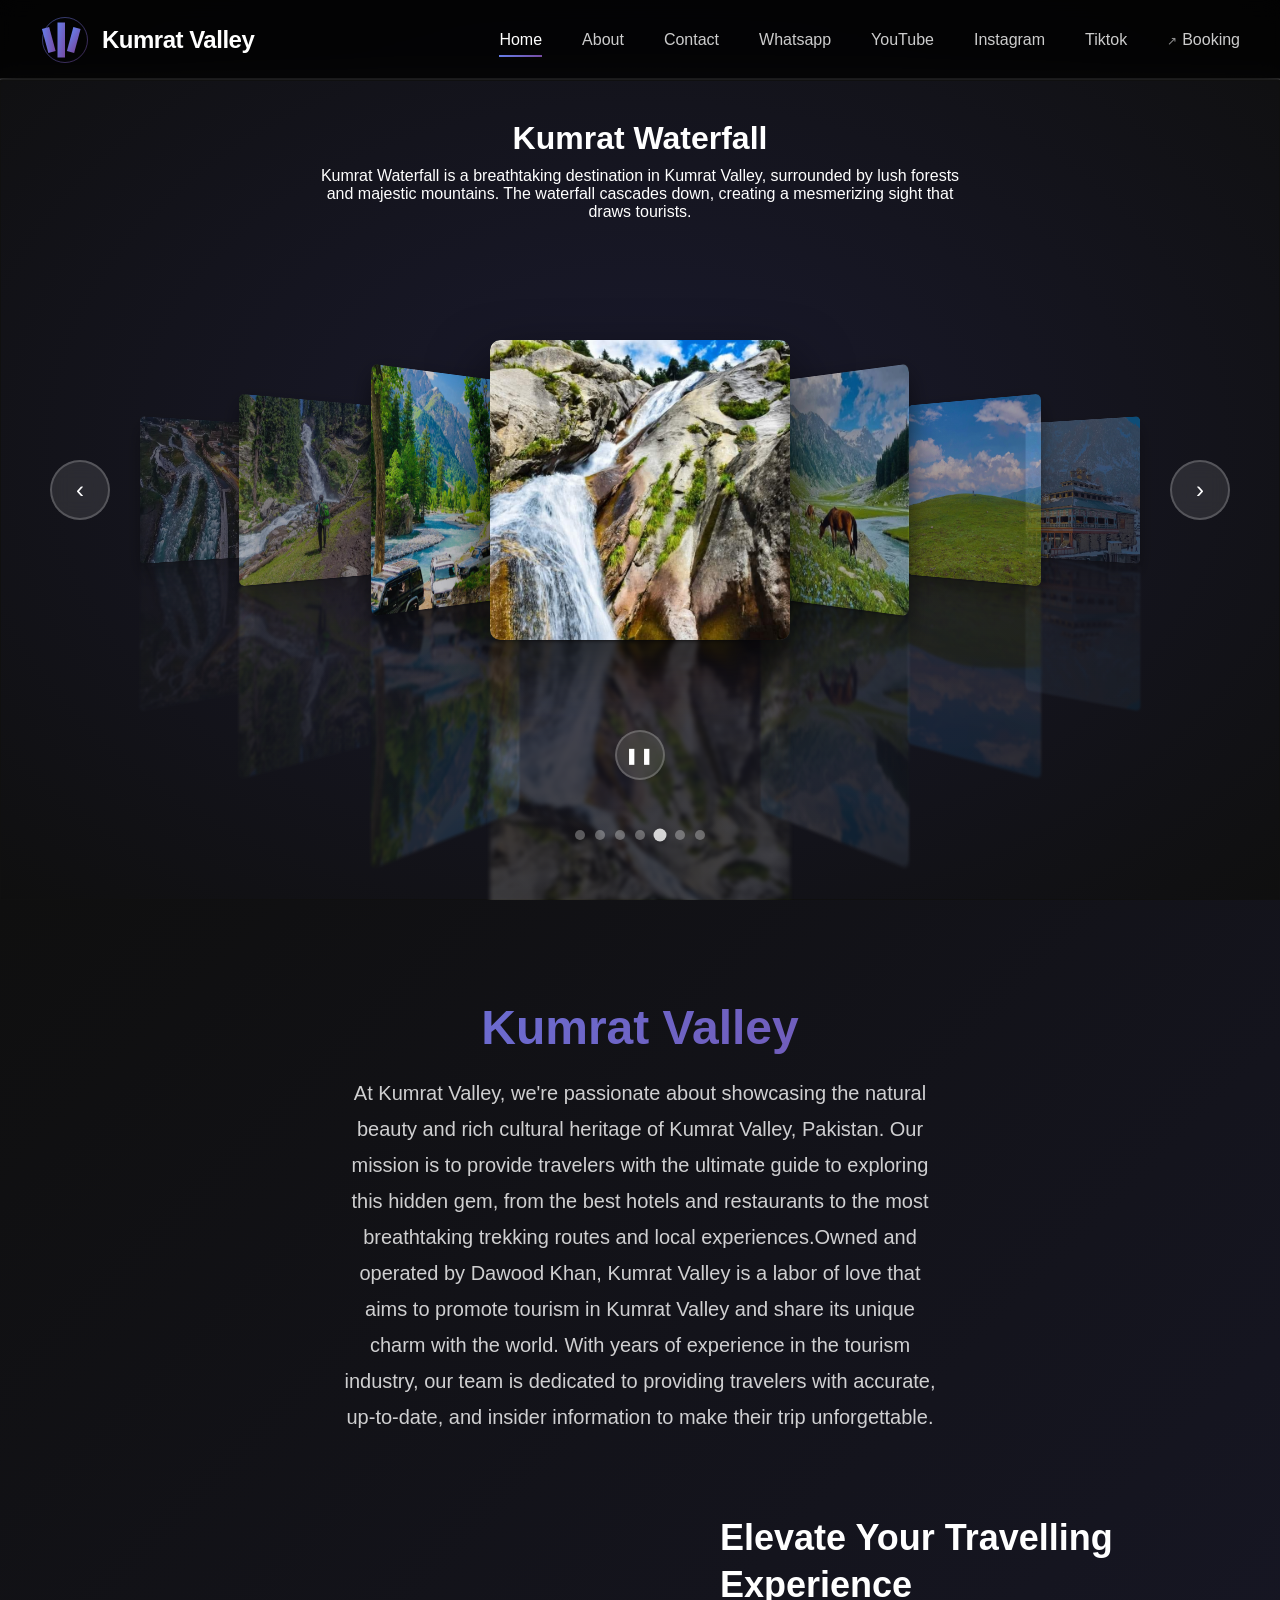
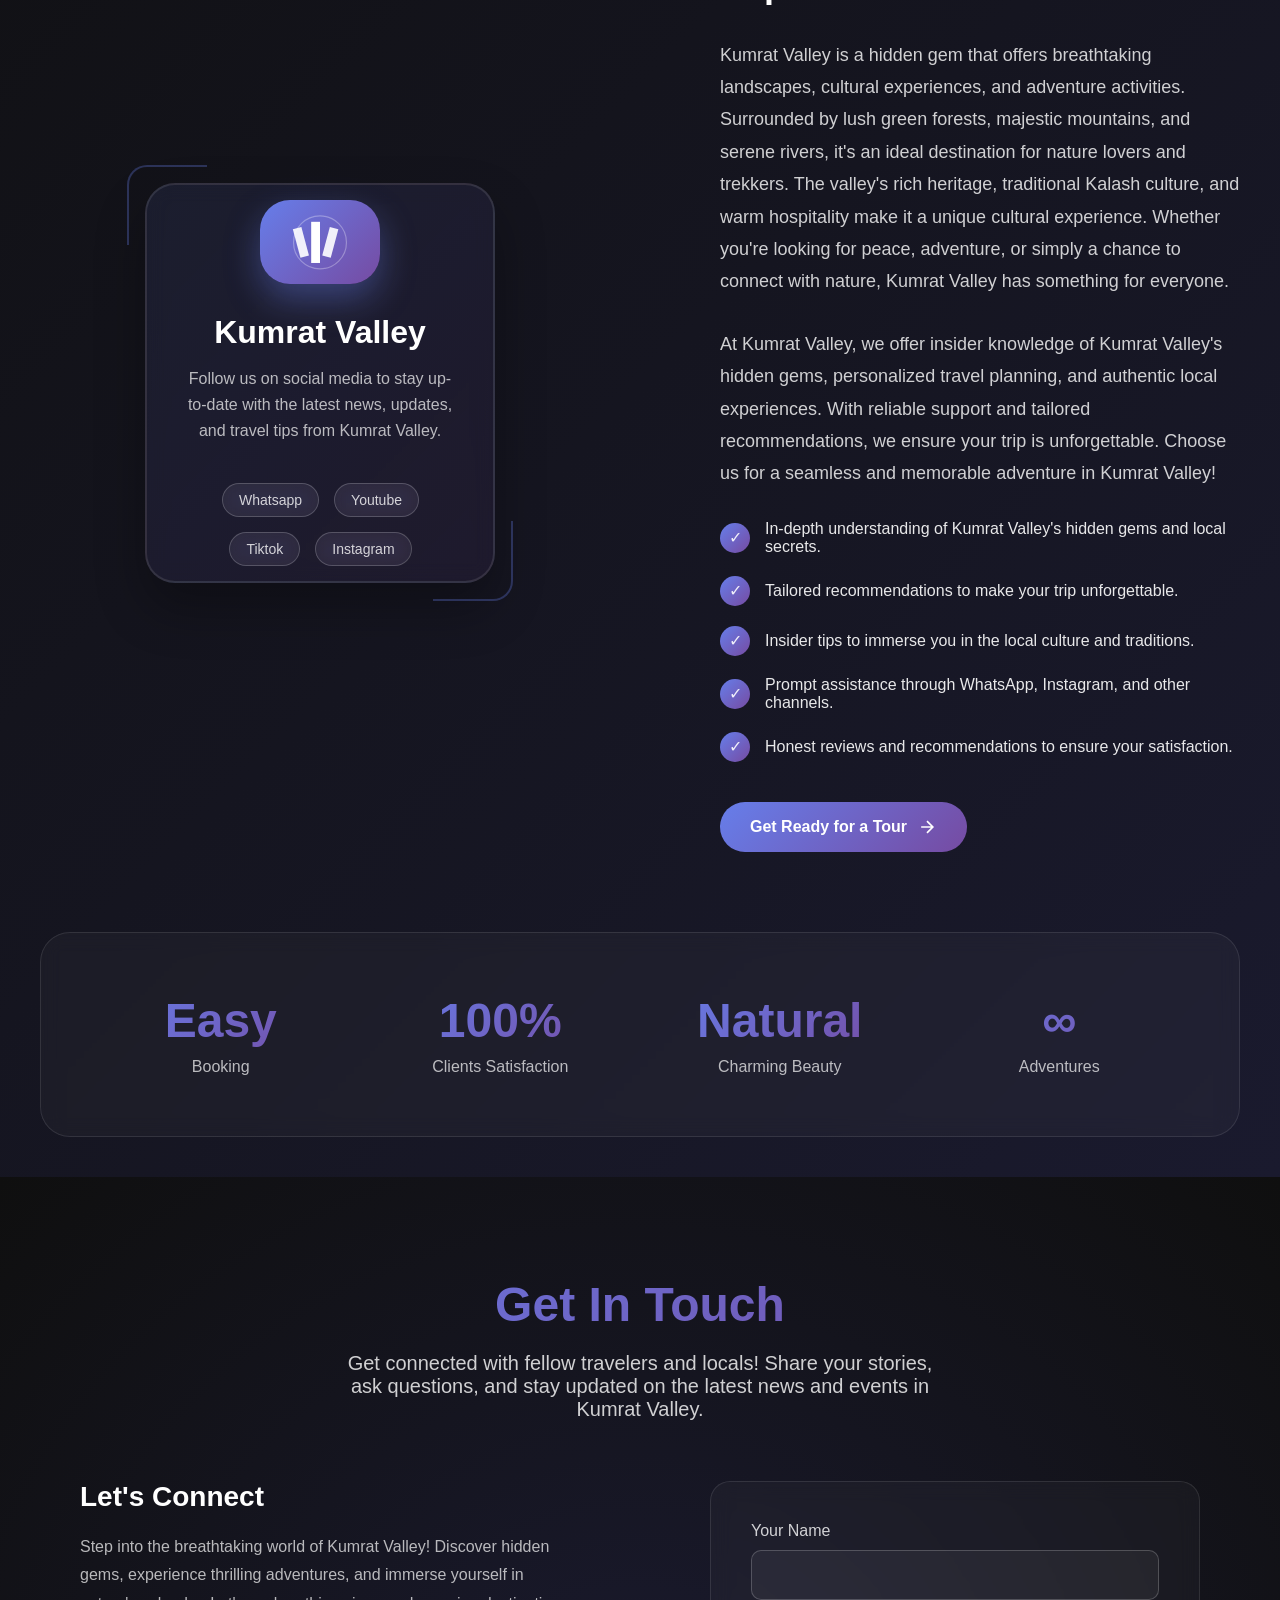
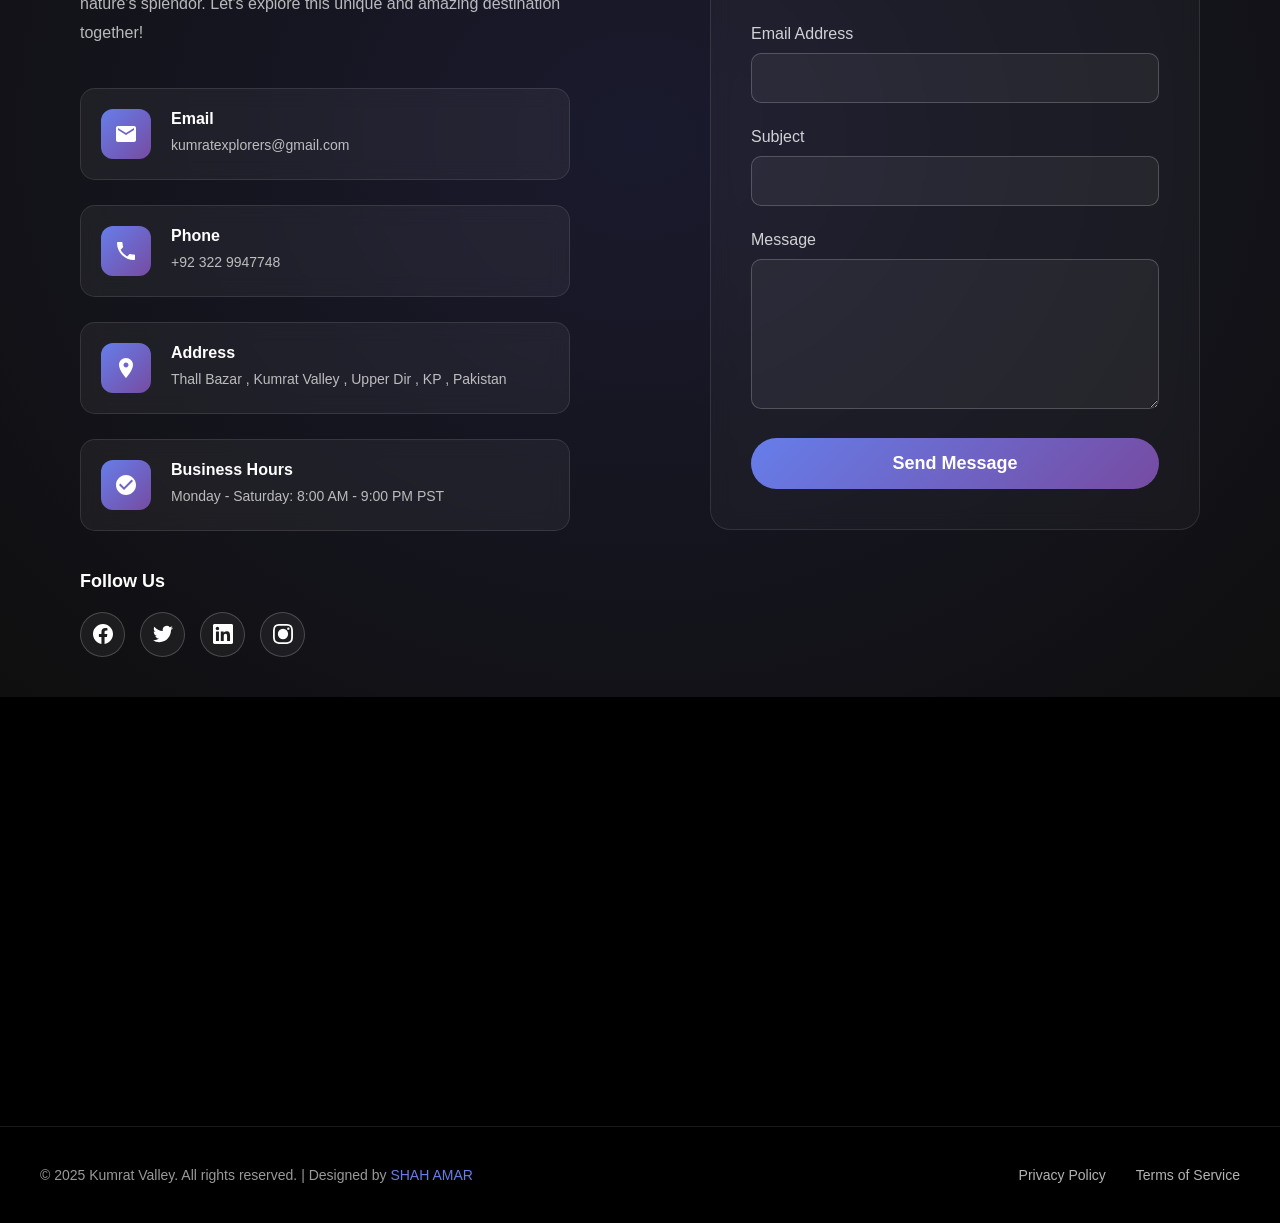
==== index.html @ facb6575 "1st" ====
<!DOCTYPE html>
<html lang="en">
<head>
    <meta charset="UTF-8">
    <meta name="viewport" content="width=device-width, initial-scale=1.0">
    <title>Kumrat Valley</title>
    <link href="style.css" rel="stylesheet">
<!--

Kumrat Valley

By Shah Amar from Doaba Charsadda 

-->
</head>
<body>
    <!-- Header -->
    <header class="header" id="header">
        <a href="#home" class="logo-container">
            <div class="logo">
                <svg viewBox="0 0 100 100" xmlns="http://www.w3.org/2000/svg">
                    <defs>
                        <linearGradient id="grad1" x1="0%" y1="0%" x2="100%" y2="100%">
                            <stop offset="0%" style="stop-color:#667eea;stop-opacity:1" />
                            <stop offset="100%" style="stop-color:#764ba2;stop-opacity:1" />
                        </linearGradient>
                    </defs>
                    <rect x="10" y="25" width="15" height="50" fill="url(#grad1)" transform="rotate(-15 17.5 50)" />
                    <rect x="35" y="15" width="15" height="70" fill="url(#grad1)" />
                    <rect x="60" y="25" width="15" height="50" fill="url(#grad1)" transform="rotate(15 67.5 50)" />
                    <circle cx="50" cy="50" r="45" fill="none" stroke="url(#grad1)" stroke-width="2" opacity="0.5" />
                </svg>
            </div>
            <div class="logo-text">Kumrat Valley</div>
        </a>
        
        <nav class="main-menu" id="mainMenu">
            <a href="#home" class="menu-item active">Home</a>
            <a href="#about" class="menu-item">About</a>
            <a href="#contact" class="menu-item">Contact</a>
            <a href="https://wa.me/+923229947748" class="menu-item">Whatsapp</a>
            <a href="https://www.youtube.com/@DawoodIbrahimKumrat" class="menu-item">YouTube</a>
            <a href="https://www.instagram.com/kumrat_valley0?igsh=cnh4NHB3M2pnN2gz" class="menu-item">Instagram</a>
            <a href="https://www.tiktok.com/@kumrat_valley00?_t=ZP-90ZQNMDwTB0&_r=1" class="menu-item">Tiktok</a>
            <a href="#contact" target="_blank" rel="noopener noreferrer" class="menu-item external">Booking</a>
        </nav>
        
        <div class="menu-toggle" id="menuToggle">
            <span></span>
            <span></span>
            <span></span>
        </div>
    </header>

    <!-- Home Section -->
    <section id="home" class="section">
        <div class="coverflow-wrapper">
            <div class="info">
                <h2 id="current-title">Historical Mosque</h2>
                <p id="current-description">The historical mosque in Kumrat Valley is a stunning example of traditional wooden architecture, featuring intricate carvings and ornate details. This centuries-old mosque is a testament to the region's rich cultural heritage and spiritual significance.</p>
            </div>

            <div class="coverflow-container" tabindex="0">
                <div class="coverflow" id="coverflow">
                    <div class="coverflow-item" data-index="0">
                        <div class="cover image-loading">
                            <img src="images/kumrat historical musq 2.jpg" alt="Historical Mosque" loading="lazy">
                        </div>
                        <div class="reflection"></div>
                    </div>
                    <div class="coverflow-item" data-index="1">
                        <div class="cover image-loading">
                            <img src="images/Thall Bazar.jpg" alt="Thall Bazar" loading="lazy">
                        </div>
                        <div class="reflection"></div>
                    </div>
                    <div class="coverflow-item" data-index="2">
                        <div class="cover image-loading">
                            <img src="images/Jahaz bandha water fall.jpg" alt="Jahaz Banda" loading="lazy">
                        </div>
                        <div class="reflection"></div>
                    </div>
                    <div class="coverflow-item" data-index="3">
                        <div class="cover image-loading">
                            <img src="images/back said black water.jpg" alt="Dark Water" loading="lazy">
                        </div>
                        <div class="reflection"></div>
                    </div>
                    <div class="coverflow-item" data-index="4">
                        <div class="cover image-loading">
                            <img src="images/kumrat waterfall.jpg" alt="Kumrat WaterFall" loading="lazy">
                        </div>
                        <div class="reflection"></div>
                    </div>
                    <div class="coverflow-item" data-index="5">
                        <div class="cover image-loading">
                            <img src="images/kund bandha 2.jpg" alt="Kund Banda" loading="lazy">
                        </div>
                        <div class="reflection"></div>
                    </div>
                    <div class="coverflow-item" data-index="6">
                        <div class="cover image-loading">
                            <img src="images/badgoe top.jpg" alt="Badgoe Top" loading="lazy">
                        </div>
                        <div class="reflection"></div>
                    </div>
                </div>

                <button class="nav-button prev" onclick="navigate(-1)">‹</button>
                <button class="nav-button next" onclick="navigate(1)">›</button>

                <div class="dots-container" id="dots"></div>
                
                <!-- Play/Pause Button -->
                <button class="play-pause-button" id="playPauseBtn" onclick="toggleAutoplay()">
                    <span class="play-icon">▶</span>
                    <span class="pause-icon" style="display: none;">❚❚</span>
                </button>
            </div>
        </div>
    </section>

    <!-- About Section -->
    <section id="about" class="section">
        <div class="about-content">
            <div class="about-header">
                <h2>Kumrat Valley</h2>
                <p>At Kumrat Valley, we're passionate about showcasing the natural beauty and rich cultural heritage of Kumrat Valley, Pakistan. Our mission is to provide travelers with the ultimate guide to exploring this hidden gem, from the best hotels and restaurants to the most breathtaking trekking routes and local experiences.Owned and operated by Dawood Khan, Kumrat Valley is a labor of love that aims to promote tourism in Kumrat Valley and share its unique charm with the world. With years of experience in the tourism industry, our team is dedicated to providing travelers with accurate, up-to-date, and insider information to make their trip unforgettable.</p>
            </div>
            
            <div class="about-main">
                <div class="about-visual">
                    <div class="showcase-display">
                        <div class="showcase-main">
                            <div class="corner-decoration top-left"></div>
                            <div class="corner-decoration bottom-right"></div>
                            
                            <div class="showcase-logo">
                                <svg viewBox="0 0 100 100" xmlns="http://www.w3.org/2000/svg">
                                    <rect x="10" y="25" width="15" height="50" fill="white" transform="rotate(-15 17.5 50)" opacity="0.9" />
                                    <rect x="35" y="15" width="15" height="70" fill="white" />
                                    <rect x="60" y="25" width="15" height="50" fill="white" transform="rotate(15 67.5 50)" opacity="0.9" />
                                    <circle cx="50" cy="50" r="45" fill="none" stroke="white" stroke-width="2" opacity="0.3" />
                                </svg>
                            </div>
                            
                            <h3 class="showcase-title">Kumrat Valley</h3>
                            <p class="showcase-subtitle">Follow us on social media to stay up-to-date with the latest news, updates, and travel tips from Kumrat Valley.</p>
                            
                            <div class="showcase-badges">
                                <a href="https://wa.me/+923229947748" target="_blank" rel="noopener noreferrer" class="badge">Whatsapp</a>
                                <a href="https://www.youtube.com/@DawoodIbrahimKumrat" target="_blank" rel="noopener noreferrer" class="badge">Youtube</a>
                                <a href="https://www.tiktok.com/@kumrat_valley00?_t=ZP-90ZQNMDwTB0&_r=1" target="_blank" rel="noopener noreferrer" class="badge">Tiktok</a>
                                <a href="https://www.instagram.com/kumrat_valley0?igsh=cnh4NHB3M2pnN2gz" target="_blank" rel="noopener noreferrer" class="badge">Instagram</a>
                            </div>
                        </div>
                    </div>
                </div>
                
                <div class="about-info">
                    <h3>Elevate Your Travelling Experience</h3>
                    <p>Kumrat Valley is a hidden gem that offers breathtaking landscapes, cultural experiences, and adventure activities. Surrounded by lush green forests, majestic mountains, and serene rivers, it's an ideal destination for nature lovers and trekkers. The valley's rich heritage, traditional Kalash culture, and warm hospitality make it a unique cultural experience. Whether you're looking for peace, adventure, or simply a chance to connect with nature, Kumrat Valley has something for everyone.</p>
                    <p>At Kumrat Valley, we offer insider knowledge of Kumrat Valley's hidden gems, personalized travel planning, and authentic local experiences. With reliable support and tailored recommendations, we ensure your trip is unforgettable. Choose us for a seamless and memorable adventure in Kumrat Valley!</p>
                    
                    <ul class="feature-list">
                        <li>In-depth understanding of Kumrat Valley's hidden gems and local secrets.</li>
                        <li>Tailored recommendations to make your trip unforgettable.</li>
                        <li>Insider tips to immerse you in the local culture and traditions.</li>
                        <li>Prompt assistance through WhatsApp, Instagram, and other channels.</li>
                        <li>Honest reviews and recommendations to ensure your satisfaction.</li>
                    </ul>
                    
                    <a href="#contact" class="cta-button">
                        Get Ready for a Tour
                        <svg viewBox="0 0 24 24" fill="currentColor">
                            <path d="M5 12h14m-7-7l7 7-7 7" stroke="currentColor" stroke-width="2" fill="none"/>
                        </svg>
                    </a>
                </div>
            </div>
            
            <div class="stats-section">
                <div class="stat-item">
                    <div class="stat-number">Easy</div>
                    <div class="stat-label">Booking</div>
                </div>
                <div class="stat-item">
                    <div class="stat-number">100%</div>
                    <div class="stat-label">Clients Satisfaction</div>
                </div>
                <div class="stat-item">
                    <div class="stat-number">Natural</div>
                    <div class="stat-label">Charming Beauty</div>
                </div>
                <div class="stat-item">
                    <div class="stat-number">∞</div>
                    <div class="stat-label">Adventures</div>
                </div>
            </div>
        </div>
    </section>

    <!-- Contact Section -->
    <section id="contact" class="section">
        <div class="contact-content">
            <div class="contact-header">
                <h2>Get In Touch</h2>
                <p>Get connected with fellow travelers and locals! Share your stories, ask questions, and stay updated on the latest news and events in Kumrat Valley.</p>
            </div>
            
            <div class="contact-container">
                <div class="contact-info-section">
                    <h3>Let's Connect</h3>
                    <p>Step into the breathtaking world of Kumrat Valley! Discover hidden gems, experience thrilling adventures, and immerse yourself in nature's splendor. Let's explore this unique and amazing destination together!</p>
                    
                    <div class="contact-details">
                        <div class="contact-item">
                            <div class="contact-icon">
                                <svg viewBox="0 0 24 24">
                                    <path d="M20 4H4c-1.1 0-1.99.9-1.99 2L2 18c0 1.1.9 2 2 2h16c1.1 0 2-.9 2-2V6c0-1.1-.9-2-2-2zm0 4l-8 5-8-5V6l8 5 8-5v2z"/>
                                </svg>
                            </div>
                            <div class="contact-text">
                                <h4>Email</h4>
                                <p>kumratexplorers@gmail.com</p>
                            </div>
                        </div>
                        
                        <div class="contact-item">
                            <div class="contact-icon">
                                <svg viewBox="0 0 24 24">
                                    <path d="M6.62 10.79c1.44 2.83 3.76 5.14 6.59 6.59l2.2-2.2c.27-.27.67-.36 1.02-.24 1.12.37 2.33.57 3.57.57.55 0 1 .45 1 1V20c0 .55-.45 1-1 1-9.39 0-17-7.61-17-17 0-.55.45-1 1-1h3.5c.55 0 1 .45 1 1 0 1.25.2 2.45.57 3.57.11.35.03.74-.25 1.02l-2.2 2.2z"/>
                                </svg>
                            </div>
                            <div class="contact-text">
                                <h4>Phone</h4>
                                <p>+92 322 9947748</p>
                            </div>
                        </div>
                        
                        <div class="contact-item">
                            <div class="contact-icon">
                                <svg viewBox="0 0 24 24">
                                    <path d="M12 2C8.13 2 5 5.13 5 9c0 5.25 7 13 7 13s7-7.75 7-13c0-3.87-3.13-7-7-7zm0 9.5c-1.38 0-2.5-1.12-2.5-2.5s1.12-2.5 2.5-2.5 2.5 1.12 2.5 2.5-1.12 2.5-2.5 2.5z"/>
                                </svg>
                            </div>
                            <div class="contact-text">
                                <h4>Address</h4>
                                <p>Thall Bazar , Kumrat Valley , Upper Dir , KP , Pakistan </p>
                            </div>
                        </div>
                        
                        <div class="contact-item">
                            <div class="contact-icon">
                                <svg viewBox="0 0 24 24">
                                    <path d="M12 2C6.48 2 2 6.48 2 12s4.48 10 10 10 10-4.48 10-10S17.52 2 12 2zm-2 15l-5-5 1.41-1.41L10 14.17l7.59-7.59L19 8l-9 9z"/>
                                </svg>
                            </div>
                            <div class="contact-text">
                                <h4>Business Hours</h4>
                                <p>Monday - Saturday: 8:00 AM - 9:00 PM PST</p>
                            </div>
                        </div>
                    </div>
                    
                    <div class="social-links">
                        <h4>Follow Us</h4>
                        <div class="social-buttons">
                            <a href="#" class="social-btn" title="Facebook">
                                <svg viewBox="0 0 24 24">
                                    <path d="M24 12.073c0-6.627-5.373-12-12-12s-12 5.373-12 12c0 5.99 4.388 10.954 10.125 11.854v-8.385H7.078v-3.47h3.047V9.43c0-3.007 1.792-4.669 4.533-4.669 1.312 0 2.686.235 2.686.235v2.953H15.83c-1.491 0-1.956.925-1.956 1.874v2.25h3.328l-.532 3.47h-2.796v8.385C19.612 23.027 24 18.062 24 12.073z"/>
                                </svg>
                            </a>
                            <a href="https://www.facebook.com/share/1ZhqiZa23u/" class="social-btn" title="Facebook">
                                <svg viewBox="0 0 24 24">
                                    <path d="M23.953 4.57a10 10 0 01-2.825.775 4.958 4.958 0 002.163-2.723c-.951.555-2.005.959-3.127 1.184a4.92 4.92 0 00-8.384 4.482C7.69 8.095 4.067 6.13 1.64 3.162a4.822 4.822 0 00-.666 2.475c0 1.71.87 3.213 2.188 4.096a4.904 4.904 0 01-2.228-.616v.06a4.923 4.923 0 003.946 4.827 4.996 4.996 0 01-2.212.085 4.936 4.936 0 004.604 3.417 9.867 9.867 0 01-6.102 2.105c-.39 0-.779-.023-1.17-.067a13.995 13.995 0 007.557 2.209c9.053 0 13.998-7.496 13.998-13.985 0-.21 0-.42-.015-.63A9.935 9.935 0 0024 4.59z"/>
                                </svg>
                            </a>
                            <a href="https://www.youtube.com/@DawoodIbrahimKumrat" class="social-btn" title="YouTube">
                                <svg viewBox="0 0 24 24">
                                    <path d="M20.447 20.452h-3.554v-5.569c0-1.328-.027-3.037-1.852-3.037-1.853 0-2.136 1.445-2.136 2.939v5.667H9.351V9h3.414v1.561h.046c.477-.9 1.637-1.85 3.37-1.85 3.601 0 4.267 2.37 4.267 5.455v6.286zM5.337 7.433c-1.144 0-2.063-.926-2.063-2.065 0-1.138.92-2.063 2.063-2.063 1.14 0 2.064.925 2.064 2.063 0 1.139-.925 2.065-2.064 2.065zm1.782 13.019H3.555V9h3.564v11.452zM22.225 0H1.771C.792 0 0 .774 0 1.729v20.542C0 23.227.792 24 1.771 24h20.451C23.2 24 24 23.227 24 22.271V1.729C24 .774 23.2 0 22.222 0h.003z"/>
                                </svg>
                            </a>
                            <a href="https://www.instagram.com/kumrat_valley0?igsh=cnh4NHB3M2pnN2gz" class="social-btn" title="Instagram">
                                <svg viewBox="0 0 24 24">
                                    <path d="M12 2.163c3.204 0 3.584.012 4.85.07 3.252.148 4.771 1.691 4.919 4.919.058 1.265.069 1.645.069 4.849 0 3.205-.012 3.584-.069 4.849-.149 3.225-1.664 4.771-4.919 4.919-1.266.058-1.644.07-4.85.07-3.204 0-3.584-.012-4.849-.07-3.26-.149-4.771-1.699-4.919-4.92-.058-1.265-.07-1.644-.07-4.849 0-3.204.013-3.583.07-4.849.149-3.227 1.664-4.771 4.919-4.919 1.266-.057 1.645-.069 4.849-.069zm0-2.163c-3.259 0-3.667.014-4.947.072-4.358.2-6.78 2.618-6.98 6.98-.059 1.281-.073 1.689-.073 4.948 0 3.259.014 3.668.072 4.948.2 4.358 2.618 6.78 6.98 6.98 1.281.058 1.689.072 4.948.072 3.259 0 3.668-.014 4.948-.072 4.354-.2 6.782-2.618 6.979-6.98.059-1.28.073-1.689.073-4.948 0-3.259-.014-3.667-.072-4.947-.196-4.354-2.617-6.78-6.979-6.98-1.281-.059-1.69-.073-4.949-.073zM5.838 12a6.162 6.162 0 1112.324 0 6.162 6.162 0 01-12.324 0zM12 16a4 4 0 110-8 4 4 0 010 8zm4.965-10.405a1.44 1.44 0 112.881.001 1.44 1.44 0 01-2.881-.001z"/>
                                </svg>
                            </a>
                        </div>
                    </div>
                </div>
                
                <div class="contact-form-section">
                    <form class="contact-form" onsubmit="handleSubmit(event)" action="https://formspree.io/f/meorvvwj"
  method="POST"
>
                        <div class="form-group">
                            <label for="name">Your Name</label>
                            <input type="text" id="name" name="name" required>
                        </div>
                        <div class="form-group">
                            <label for="email">Email Address</label>
                            <input type="email" id="email" name="email" required>
                        </div>
                        <div class="form-group">
                            <label for="subject">Subject</label>
                            <input type="text" id="subject" name="subject" required>
                        </div>
                        <div class="form-group">
                            <label for="message">Message</label>
                            <textarea id="message" name="message" required></textarea>
                        </div>
                        <button type="submit" class="submit-btn">Send Message</button>
                    </form>
                </div>
            </div>
        </div>
    </section>
    <section>
        <div>
           <div class="mapouter"><div class="gmap_canvas"><iframe class="gmap_iframe" width="100%" frameborder="0" scrolling="no" marginheight="0" marginwidth="0" src="https://maps.google.com/maps?width=300&amp;height=349&amp;hl=en&amp;q=Kumrat Valley &amp;t=k&amp;z=9&amp;ie=UTF8&amp;iwloc=B&amp;output=embed"></iframe><a href="https://embed-googlemap.com">embed-googlemap.com</a></div><style>.mapouter{position:relative;text-align:right;width:100%;height:349px;}.gmap_canvas {overflow:hidden;background:none!important;width:100%;height:349px;}.gmap_iframe {height:349px!important;}</style></div>
            
        </div>
        
        
    </section>
    

    <!-- Footer -->
    <footer class="footer">
        <div class="footer-content">
            <div class="footer-copyright">
                © 2025 Kumrat Valley. All rights reserved. | Designed by <a href="https://wa.me/+923139424265" target="_blank" rel="noopener noreferrer">SHAH AMAR</a>
            </div>
            <div class="footer-links">
                <a href="#privacy" onclick="event.preventDefault(); alert('We respect your privacy and protect your personal data. We collect information through website interactions and use it to respond to inquiries and improve our services. We take reasonable measures to protect your data and do not share it with third parties without your consent.');">Privacy Policy</a>
                <a href="#terms" onclick="event.preventDefault(); alert('By using Kumrat Valley, you agree to our terms. We provide information for personal use only, strive for accuracy but do not guarantee it, and are not liable for damages. You must use the website responsibly and not reproduce content without permission. We reserve the right to modify these terms..');">Terms of Service</a>
            </div>
        </div>
    </footer>

    <!-- Scroll to top button -->
    <div class="scroll-to-top" id="scrollToTop">
        <span>↑</span>
    </div>

<script src="scripts.js"></script>

</body>
</html>
---- style.css ----
/*

TemplateMo 595 3d coverflow

https://templatemo.com/tm-595-3d-coverflow

*/

@charset "utf-8";
/* CSS Document */

 * {
            margin: 0;
            padding: 0;
            box-sizing: border-box;
        }

        html {
            scroll-behavior: smooth;
        }

        body {
            font-family: -apple-system, BlinkMacSystemFont, 'Segoe UI', Roboto, Helvetica, Arial, sans-serif;
            overflow-x: hidden;
            position: relative;
            background: #000;
        }

        /* Sections */
        .section {
            min-height: 100vh;
            position: relative;
            display: flex;
            align-items: center;
            justify-content: center;
        }

        #home {
            background: radial-gradient(ellipse at center, #1a1a2e 0%, #0f0f0f 100%);
        }

        #about {
            background: linear-gradient(135deg, #0f0f0f 0%, #1a1a2e 100%);
        }

        #contact {
            background: radial-gradient(ellipse at center, #1a1a2e 0%, #0f0f0f 100%);
        }

        /* Header Styles */
        .header {
            position: fixed;
            top: 0;
            left: 0;
            right: 0;
            height: 80px;
            background: rgba(0, 0, 0, 0.8);
            backdrop-filter: blur(10px);
            border-bottom: 1px solid rgba(255, 255, 255, 0.1);
            z-index: 1000;
            display: flex;
            align-items: center;
            justify-content: space-between;
            padding: 0 40px;
            transition: all 0.3s ease;
        }

        .header.scrolled {
            background: rgba(0, 0, 0, 0.95);
            height: 70px;
        }

        .logo-container {
            display: flex;
            align-items: center;
            gap: 12px;
            text-decoration: none;
            cursor: pointer;
            transition: transform 0.3s ease;
        }

        .logo-container:hover {
            transform: translateY(-2px);
        }

        .logo {
            width: 50px;
            height: 50px;
            display: flex;
            align-items: center;
            justify-content: center;
        }

        .logo svg {
            width: 100%;
            height: 100%;
        }

        .logo-text {
            color: white;
            font-size: 24px;
            font-weight: 600;
            letter-spacing: -0.5px;
        }

        .main-menu {
            display: flex;
            align-items: center;
            gap: 40px;
        }

        .menu-item {
            color: rgba(255, 255, 255, 0.8);
            text-decoration: none;
            font-size: 16px;
            font-weight: 500;
            transition: all 0.3s ease;
            position: relative;
            padding: 8px 0;
        }

        .menu-item:hover {
            color: white;
            transform: translateY(-2px);
        }

        .menu-item::after {
            content: '';
            position: absolute;
            bottom: 0;
            left: 0;
            width: 0;
            height: 2px;
            background: linear-gradient(90deg, #667eea, #764ba2);
            transition: width 0.3s ease;
        }

        .menu-item:hover::after {
            width: 100%;
        }

        .menu-item.active {
            color: white;
        }

        .menu-item.active::after {
            width: 100%;
        }

        .menu-item.external::before {
            content: '↗';
            margin-right: 5px;
            font-size: 12px;
            opacity: 0.7;
        }

        /* Mobile menu toggle */
        .menu-toggle {
            display: none;
            flex-direction: column;
            cursor: pointer;
            padding: 4px;
        }

        .menu-toggle span {
            width: 25px;
            height: 3px;
            background: white;
            margin: 3px 0;
            transition: 0.3s;
            border-radius: 2px;
        }

        /* Home Section with Coverflow */
        .coverflow-wrapper {
            width: 100%;

            height: 100vh;
            display: flex;
            align-items: center;
            justify-content: center;
            padding-top: 80px;
        }

        .coverflow-container {
            width: 100%;
            height: 100%;
            display: flex;
            align-items: center;
            justify-content: center;
            perspective: 1200px;
            position: relative;
        }

        .coverflow {
            display: flex;
            align-items: center;
            justify-content: center;
            transform-style: preserve-3d;
            position: relative;
            width: 100%;
            height: 400px;
        }

        .coverflow-item {
            position: absolute;
            width: 300px;
            height: 300px;
            transition: all 0.6s cubic-bezier(0.68, -0.55, 0.265, 1.55);
            cursor: pointer;
            user-select: none;
        }

        .coverflow-item .cover {
            width: 100%;
            height: 100%;
            border-radius: 10px;
            box-shadow: 0 20px 40px rgba(0, 0, 0, 0.8);
            position: relative;
            overflow: hidden;
            transform-style: preserve-3d;
            background: #333;
        }

        .coverflow-item .cover img {
            width: 100%;
            height: 100%;
            object-fit: cover;
            border-radius: 10px;
        }

        /* Reflection */
        .coverflow-item .reflection {
            position: absolute;
            top: 100%;
            left: 0;
            width: 100%;
            height: 100%;
            border-radius: 10px;
            transform: scaleY(-1);
            opacity: 0.2;
            filter: blur(2px);
            background: linear-gradient(to bottom, 
                rgba(0, 0, 0, 0) 0%, 
                rgba(0, 0, 0, 0.8) 50%, 
                rgba(0, 0, 0, 1) 100%);
            overflow: hidden;
        }

        /* Active item (center) */
        .coverflow-item.active {
            z-index: 100;
            transform: translateX(0) translateZ(0) rotateY(0deg);
        }

        .coverflow-item.active .cover {
            box-shadow: 0 30px 60px rgba(0, 0, 0, 0.9);
        }

        /* Navigation */
        .nav-button {
            position: absolute;
            top: 50%;
            transform: translateY(-50%);
            background: rgba(255, 255, 255, 0.1);
            border: 2px solid rgba(255, 255, 255, 0.2);
            color: white;
            width: 60px;
            height: 60px;
            border-radius: 50%;
            cursor: pointer;
            font-size: 24px;
            display: flex;
            align-items: center;
            justify-content: center;
            transition: all 0.3s ease;
            backdrop-filter: blur(10px);
            z-index: 200;
        }

        .nav-button:hover {
            background: rgba(255, 255, 255, 0.2);
            transform: translateY(-50%) scale(1.1);
        }

        .nav-button.prev {
            left: 50px;
        }

        .nav-button.next {
            right: 50px;
        }

        /* Dots indicator */
        .dots-container {
            position: absolute;
            bottom: 60px;
            left: 50%;
            transform: translateX(-50%);
            display: flex;
            gap: 10px;
            z-index: 200;
        }

        .dot {
            width: 10px;
            height: 10px;
            border-radius: 50%;
            background: rgba(255, 255, 255, 0.3);
            cursor: pointer;
            transition: all 0.3s ease;
        }

        .dot.active {
            background: rgba(255, 255, 255, 0.8);
            transform: scale(1.3);
        }

        /* Info display */
        .info {
            position: absolute;
            top: 120px;
            left: 50%;
            transform: translateX(-50%);
            color: white;
            text-align: center;
            z-index: 200;
        }

        .info h2 {
            font-size: 32px;
            margin-bottom: 10px;
            opacity: 0;
            animation: fadeIn 0.6s forwards;
        }

        .info p {
            font-size: 16px;
            opacity: 0.7;
        }

        @keyframes fadeIn {
            to {
                opacity: 1;
            }
        }

        /* Play/Pause Button */
        .play-pause-button {
            position: absolute;
            bottom: 120px;
            left: 50%;
            transform: translateX(-50%);
            background: rgba(255, 255, 255, 0.1);
            border: 2px solid rgba(255, 255, 255, 0.2);
            color: white;
            width: 50px;
            height: 50px;
            border-radius: 50%;
            cursor: pointer;
            font-size: 20px;
            display: flex;
            align-items: center;
            justify-content: center;
            transition: all 0.3s ease;
            backdrop-filter: blur(10px);
            z-index: 200;
        }

        .play-pause-button:hover {
            background: rgba(255, 255, 255, 0.2);
            transform: translateX(-50%) scale(1.1);
        }

        .play-pause-button .pause-icon {
            font-size: 16px;
            letter-spacing: 2px;
        }

        /* About Section */
        .about-content {
            max-width: 1400px;
            margin: 0 auto;
            padding: 40px;
            color: white;
        }

        .about-header {
            text-align: center;
            margin-bottom: 80px;
        }

        .about-header h2 {
            font-size: 48px;
			margin-top: 60px;
            margin-bottom: 20px;
            background: linear-gradient(135deg, #667eea 0%, #764ba2 100%);
            -webkit-background-clip: text;
            -webkit-text-fill-color: transparent;
            background-clip: text;
        }

        .about-header p {
            font-size: 20px;
            color: rgba(255, 255, 255, 0.8);
            max-width: 600px;
            margin: 0 auto;
            line-height: 1.8;
        }

        .about-main {
            display: grid;
            grid-template-columns: 1fr 1fr;
            gap: 80px;
            align-items: center;
            margin-bottom: 80px;
        }

        .about-visual {
            position: relative;
            height: 600px;
            display: flex;
            align-items: center;
            justify-content: center;
        }

        .showcase-display {
            position: relative;
            width: 100%;
            max-width: 500px;
            height: 500px;
            display: flex;
            align-items: center;
            justify-content: center;
        }

        .showcase-main {
            position: relative;
            width: 350px;
            height: 400px;
            background: linear-gradient(135deg, rgba(102, 126, 234, 0.1) 0%, rgba(118, 75, 162, 0.1) 100%);
            border-radius: 30px;
            border: 2px solid rgba(255, 255, 255, 0.1);
            padding: 40px;
            display: flex;
            flex-direction: column;
            align-items: center;
            justify-content: center;
            backdrop-filter: blur(10px);
            box-shadow: 0 25px 50px rgba(0, 0, 0, 0.3);
        }

        .showcase-logo {
            width: 120px;
            height: 120px;
            background: linear-gradient(135deg, #667eea 0%, #764ba2 100%);
            border-radius: 30px;
            display: flex;
            align-items: center;
            justify-content: center;
            margin-bottom: 30px;
            box-shadow: 0 15px 35px rgba(102, 126, 234, 0.4);
        }

        .showcase-logo svg {
            width: 70%;
            height: 70%;
        }

        .showcase-title {
            font-size: 32px;
            font-weight: 700;
            color: white;
            margin-bottom: 15px;
            text-align: center;
        }

        .showcase-subtitle {
            font-size: 16px;
            color: rgba(255, 255, 255, 0.7);
            text-align: center;
            margin-bottom: 40px;
            line-height: 1.6;
        }

        .showcase-badges {
            display: flex;
            gap: 15px;
            flex-wrap: wrap;
            justify-content: center;
        }

        .badge {
            background: rgba(255, 255, 255, 0.05);
            border: 1px solid rgba(255, 255, 255, 0.2);
            border-radius: 20px;
            padding: 8px 16px;
            font-size: 14px;
            color: rgba(255, 255, 255, 0.8);
            backdrop-filter: blur(10px);
            transition: all 0.3s ease;
            cursor: pointer;
            text-decoration: none;
            display: inline-block;
        }

        .badge:hover {
            background: linear-gradient(135deg, #667eea 0%, #764ba2 100%);
            border-color: transparent;
            color: white;
            transform: translateY(-2px);
            box-shadow: 0 5px 15px rgba(102, 126, 234, 0.3);
        }

        .badge:active {
            transform: translateY(0);
            box-shadow: 0 2px 8px rgba(102, 126, 234, 0.3);
        }

        /* Decorative corner elements */
        .corner-decoration {
            position: absolute;
            width: 80px;
            height: 80px;
            border: 2px solid rgba(102, 126, 234, 0.3);
        }

        .corner-decoration.top-left {
            top: -20px;
            left: -20px;
            border-right: none;
            border-bottom: none;
            border-radius: 20px 0 0 0;
        }

        .corner-decoration.bottom-right {
            bottom: -20px;
            right: -20px;
            border-left: none;
            border-top: none;
            border-radius: 0 0 20px 0;
        }

        .about-info {
            padding-left: 40px;
        }

        .about-info h3 {
            font-size: 36px;
            margin-bottom: 30px;
            line-height: 1.3;
        }

        .about-info p {
            font-size: 18px;
            color: rgba(255, 255, 255, 0.8);
            line-height: 1.8;
            margin-bottom: 30px;
        }

        .feature-list {
            list-style: none;
            margin-bottom: 40px;
        }

        .feature-list li {
            display: flex;
            align-items: center;
            gap: 15px;
            margin-bottom: 20px;
            font-size: 16px;
            color: rgba(255, 255, 255, 0.9);
        }

        .feature-list li::before {
            content: '✓';
            display: flex;
            align-items: center;
            justify-content: center;
            width: 30px;
            height: 30px;
            background: linear-gradient(135deg, #667eea 0%, #764ba2 100%);
            border-radius: 50%;
            flex-shrink: 0;
        }

        .cta-button {
            display: inline-flex;
            align-items: center;
            gap: 10px;
            background: linear-gradient(135deg, #667eea 0%, #764ba2 100%);
            color: white;
            text-decoration: none;
            padding: 15px 30px;
            border-radius: 30px;
            font-weight: 600;
            transition: all 0.3s ease;
        }

        .cta-button:hover {
            transform: translateY(-2px);
            box-shadow: 0 10px 30px rgba(102, 126, 234, 0.5);
        }

        .cta-button svg {
            width: 20px;
            height: 20px;
            transition: transform 0.3s ease;
        }

        .cta-button:hover svg {
            transform: translateX(5px);
        }

        .stats-section {
            display: grid;
            grid-template-columns: repeat(4, 1fr);
            gap: 40px;
            padding: 60px;
            background: rgba(255, 255, 255, 0.03);
            backdrop-filter: blur(10px);
            border-radius: 30px;
            border: 1px solid rgba(255, 255, 255, 0.1);
        }

        .stat-item {
            text-align: center;
        }

        .stat-number {
            font-size: 48px;
            font-weight: 700;
            background: linear-gradient(135deg, #667eea 0%, #764ba2 100%);
            -webkit-background-clip: text;
            -webkit-text-fill-color: transparent;
            background-clip: text;
            margin-bottom: 10px;
        }

        .stat-label {
            font-size: 16px;
            color: rgba(255, 255, 255, 0.7);
        }

        /* Contact Section */
        .contact-content {
            max-width: 1200px;
            margin: 0 auto;
            padding: 40px;
            color: white;
        }

        .contact-header {
            text-align: center;
			margin-top: 60px;
            margin-bottom: 60px;
        }

        .contact-header h2 {
            font-size: 48px;
            margin-bottom: 20px;
            background: linear-gradient(135deg, #667eea 0%, #764ba2 100%);
            -webkit-background-clip: text;
            -webkit-text-fill-color: transparent;
            background-clip: text;
        }

        .contact-header p {
            font-size: 20px;
            color: rgba(255, 255, 255, 0.8);
            max-width: 600px;
            margin: 0 auto;
        }

        .contact-container {
            display: grid;
            grid-template-columns: 1fr 1fr;
            gap: 60px;
            align-items: start;
        }

        .contact-info-section {
            padding-right: 40px;
        }

        .contact-info-section h3 {
            font-size: 28px;
            margin-bottom: 20px;
            color: white;
        }

        .contact-info-section p {
            font-size: 16px;
            color: rgba(255, 255, 255, 0.7);
            line-height: 1.8;
            margin-bottom: 40px;
        }

        .contact-details {
            display: flex;
            flex-direction: column;
            gap: 25px;
        }

        .contact-item {
            display: flex;
            align-items: center;
            gap: 20px;
            padding: 20px;
            background: rgba(255, 255, 255, 0.05);
            backdrop-filter: blur(10px);
            border: 1px solid rgba(255, 255, 255, 0.1);
            border-radius: 15px;
            transition: all 0.3s ease;
        }

        .contact-item:hover {
            background: rgba(255, 255, 255, 0.08);
            transform: translateX(5px);
            box-shadow: 0 10px 30px rgba(102, 126, 234, 0.2);
        }

        .contact-icon {
            width: 50px;
            height: 50px;
            background: linear-gradient(135deg, #667eea 0%, #764ba2 100%);
            border-radius: 12px;
            display: flex;
            align-items: center;
            justify-content: center;
            flex-shrink: 0;
        }

        .contact-icon svg {
            width: 24px;
            height: 24px;
            fill: white;
        }

        .contact-text {
            flex: 1;
        }

        .contact-text h4 {
            font-size: 16px;
            color: white;
            margin-bottom: 5px;
        }

        .contact-text p {
            font-size: 14px;
            color: rgba(255, 255, 255, 0.7);
            margin: 0;
        }

        .social-links {
            margin-top: 40px;
        }

        .social-links h4 {
            font-size: 18px;
            margin-bottom: 20px;
            color: white;
        }

        .social-buttons {
            display: flex;
            gap: 15px;
        }

        .social-btn {
            width: 45px;
            height: 45px;
            background: rgba(255, 255, 255, 0.05);
            border: 1px solid rgba(255, 255, 255, 0.2);
            border-radius: 50%;
            display: flex;
            align-items: center;
            justify-content: center;
            transition: all 0.3s ease;
            cursor: pointer;
        }

        .social-btn:hover {
            background: linear-gradient(135deg, #667eea 0%, #764ba2 100%);
            border-color: transparent;
            transform: translateY(-3px);
            box-shadow: 0 10px 20px rgba(102, 126, 234, 0.4);
        }

        .social-btn svg {
            width: 20px;
            height: 20px;
            fill: white;
        }

        .contact-form-section {
            padding-left: 40px;
        }

        .contact-form {
            background: rgba(255, 255, 255, 0.03);
            backdrop-filter: blur(10px);
            border: 1px solid rgba(255, 255, 255, 0.1);
            border-radius: 20px;
            padding: 40px;
        }

        .form-group {
            margin-bottom: 25px;
        }

        .form-group label {
            display: block;
            margin-bottom: 10px;
            color: rgba(255, 255, 255, 0.8);
            font-weight: 500;
        }

        .form-group input,
        .form-group textarea {
            width: 100%;
            padding: 15px;
            background: rgba(255, 255, 255, 0.05);
            border: 1px solid rgba(255, 255, 255, 0.2);
            border-radius: 10px;
            color: white;
            font-size: 16px;
            font-family: inherit;
            transition: all 0.3s ease;
        }

        .form-group input:focus,
        .form-group textarea:focus {
            outline: none;
            border-color: #667eea;
            background: rgba(255, 255, 255, 0.08);
        }

        .form-group textarea {
            resize: vertical;
            min-height: 150px;
            line-height: 1.5;
        }

        .submit-btn {
            background: linear-gradient(135deg, #667eea 0%, #764ba2 100%);
            color: white;
            border: none;
            padding: 15px 40px;
            font-size: 18px;
            font-weight: 600;
            border-radius: 30px;
            cursor: pointer;
            transition: all 0.3s ease;
            width: 100%;
        }

        .submit-btn:hover {
            transform: translateY(-2px);
            box-shadow: 0 10px 30px rgba(102, 126, 234, 0.5);
        }

        /* Smooth image loading */
        .image-loading {
            background: linear-gradient(45deg, #333, #555);
            position: relative;
        }

        .image-loading::after {
            content: '📷';
            position: absolute;
            top: 50%;
            left: 50%;
            transform: translate(-50%, -50%);
            font-size: 48px;
            opacity: 0.5;
        }

        /* Footer Styles */
        .footer {
            background: rgba(0, 0, 0, 0.95);
            border-top: 1px solid rgba(255, 255, 255, 0.1);
            padding: 40px 20px;
            margin-top: 80px;
        }

        .footer-content {
            max-width: 1200px;
            margin: 0 auto;
            display: flex;
            justify-content: space-between;
            align-items: center;
            flex-wrap: wrap;
            gap: 30px;
        }

        .footer-copyright {
            color: rgba(255, 255, 255, 0.6);
            font-size: 14px;
        }

        .footer-copyright a {
            color: #667eea;
            text-decoration: none;
            transition: color 0.3s ease;
        }

        .footer-copyright a:hover {
            color: #764ba2;
        }

        .footer-links {
            display: flex;
            gap: 30px;
            align-items: center;
        }

        .footer-links a {
            color: rgba(255, 255, 255, 0.7);
            text-decoration: none;
            font-size: 14px;
            transition: color 0.3s ease;
        }

        .footer-links a:hover {
            color: white;
        }

        /* Scroll to top button */
        .scroll-to-top {
            position: fixed;
            bottom: 30px;
            right: 30px;
            width: 50px;
            height: 50px;
            background: linear-gradient(135deg, #667eea 0%, #764ba2 100%);
            border-radius: 50%;
            display: flex;
            align-items: center;
            justify-content: center;
            color: white;
            font-size: 20px;
            cursor: pointer;
            opacity: 0;
            transform: translateY(100px);
            transition: all 0.3s ease;
            z-index: 999;
        }

        .scroll-to-top.visible {
            opacity: 1;
            transform: translateY(0);
        }

        .scroll-to-top:hover {
            transform: translateY(-5px);
            box-shadow: 0 10px 30px rgba(102, 126, 234, 0.5);
        }

        /* Mobile Responsive */
        @media (max-width: 1024px) {
            .about-main {
                grid-template-columns: 1fr;
                gap: 60px;
            }

            .about-visual {
                height: 400px;
            }

            .about-info {
                padding-left: 0;
                text-align: center;
            }

            .feature-list {
                text-align: left;
                max-width: 500px;
                margin: 0 auto 40px;
            }

            .stats-section {
                grid-template-columns: repeat(2, 1fr);
                gap: 30px;
                padding: 40px;
            }

            /* Contact section responsive */
            .contact-container {
                grid-template-columns: 1fr;
                gap: 50px;
            }

            .contact-info-section {
                padding-right: 0;
            }

            .contact-form-section {
                padding-left: 0;
            }
        }

        @media (max-width: 768px) {
            .header {
                padding: 0 20px;
            }

            .main-menu {
                display: none;
                position: absolute;
                top: 100%;
                left: 0;
                right: 0;
                background: rgba(0, 0, 0, 0.95);
                backdrop-filter: blur(10px);
                flex-direction: column;
                padding: 20px;
                gap: 20px;
                border-bottom: 1px solid rgba(255, 255, 255, 0.1);
            }

            .main-menu.active {
                display: flex;
            }

            .menu-toggle {
                display: flex;
            }

            .menu-toggle.active span:nth-child(1) {
                transform: rotate(-45deg) translate(-5px, 6px);
            }

            .menu-toggle.active span:nth-child(2) {
                opacity: 0;
            }

            .menu-toggle.active span:nth-child(3) {
                transform: rotate(45deg) translate(-5px, -6px);
            }

            .coverflow-item {
                width: 200px;
                height: 200px;
            }

            .nav-button {
                width: 40px;
                height: 40px;
                font-size: 18px;
            }

            .nav-button.prev {
                left: 20px;
            }

            .nav-button.next {
                right: 20px;
            }

            .info h2 {
                font-size: 24px;
            }

            .info p {
                font-size: 14px;
            }

            .logo-text {
                font-size: 20px;
            }

            .about-header h2 {
                font-size: 36px;
            }

            .about-info h3 {
                font-size: 28px;
            }

            .about-visual {
                height: 400px;
            }

            .showcase-display {
                max-width: 350px;
                height: 400px;
            }

            .showcase-main {
                width: 100%;
                height: 350px;
                padding: 30px;
            }

            .showcase-logo {
                width: 100px;
                height: 100px;
                margin-bottom: 20px;
            }

            .showcase-title {
                font-size: 28px;
            }

            .showcase-subtitle {
                font-size: 14px;
                margin-bottom: 30px;
            }

            .corner-decoration {
                display: none;
            }

            .stat-number {
                font-size: 36px;
            }

            .contact-content h2 {
                font-size: 36px;
            }

            .footer-content {
                flex-direction: column;
                text-align: center;
                gap: 20px;
            }

            .footer-links {
                gap: 20px;
            }
        }

        @media (max-width: 480px) {
            .header {
                height: 70px;
                padding: 0 15px;
            }

            .header.scrolled {
                height: 60px;
            }

            .logo {
                width: 40px;
                height: 40px;
            }

            .logo-text {
                font-size: 18px;
            }

            .coverflow-item {
                width: 180px;
                height: 180px;
            }

            .about-content,
            .contact-content {
                padding: 20px;
            }

            /* Additional contact section mobile optimization for small screens */
            .contact-container {
                gap: 30px;
            }

            .contact-header {
                margin-bottom: 40px;
            }

            .contact-header h2 {
                font-size: 32px;
                margin-bottom: 15px;
            }

            .contact-header p {
                font-size: 16px;
                padding: 0 10px;
            }

            .contact-info-section {
                margin-bottom: 20px;
            }

            .contact-info-section h3 {
                font-size: 22px;
                margin-bottom: 15px;
            }

            .contact-info-section > p {
                font-size: 14px;
                padding: 0 10px;
                margin-bottom: 30px;
            }

            .contact-details {
                gap: 15px;
            }

            .contact-item {
                padding: 15px;
                gap: 12px;
            }

            .contact-icon {
                width: 40px;
                height: 40px;
            }

            .contact-icon svg {
                width: 20px;
                height: 20px;
            }

            .contact-text h4 {
                font-size: 14px;
            }

            .contact-text p {
                font-size: 12px;
                word-break: break-word;
            }

            .social-links {
                margin-top: 30px;
            }

            .social-links h4 {
                font-size: 16px;
                margin-bottom: 15px;
            }

            .social-buttons {
                gap: 10px;
            }

            .social-btn {
                width: 40px;
                height: 40px;
            }

            .social-btn svg {
                width: 18px;
                height: 18px;
            }

            .contact-form {
                padding: 20px 15px;
                border-radius: 15px;
            }

            .form-group {
                margin-bottom: 20px;
            }

            .form-group label {
                font-size: 14px;
                margin-bottom: 8px;
            }

            .form-group input,
            .form-group textarea {
                padding: 12px;
                font-size: 14px;
                border-radius: 8px;
            }

            .form-group textarea {
                min-height: 120px;
            }

            .submit-btn {
                padding: 12px 30px;
                font-size: 16px;
                border-radius: 25px;
            }
        }
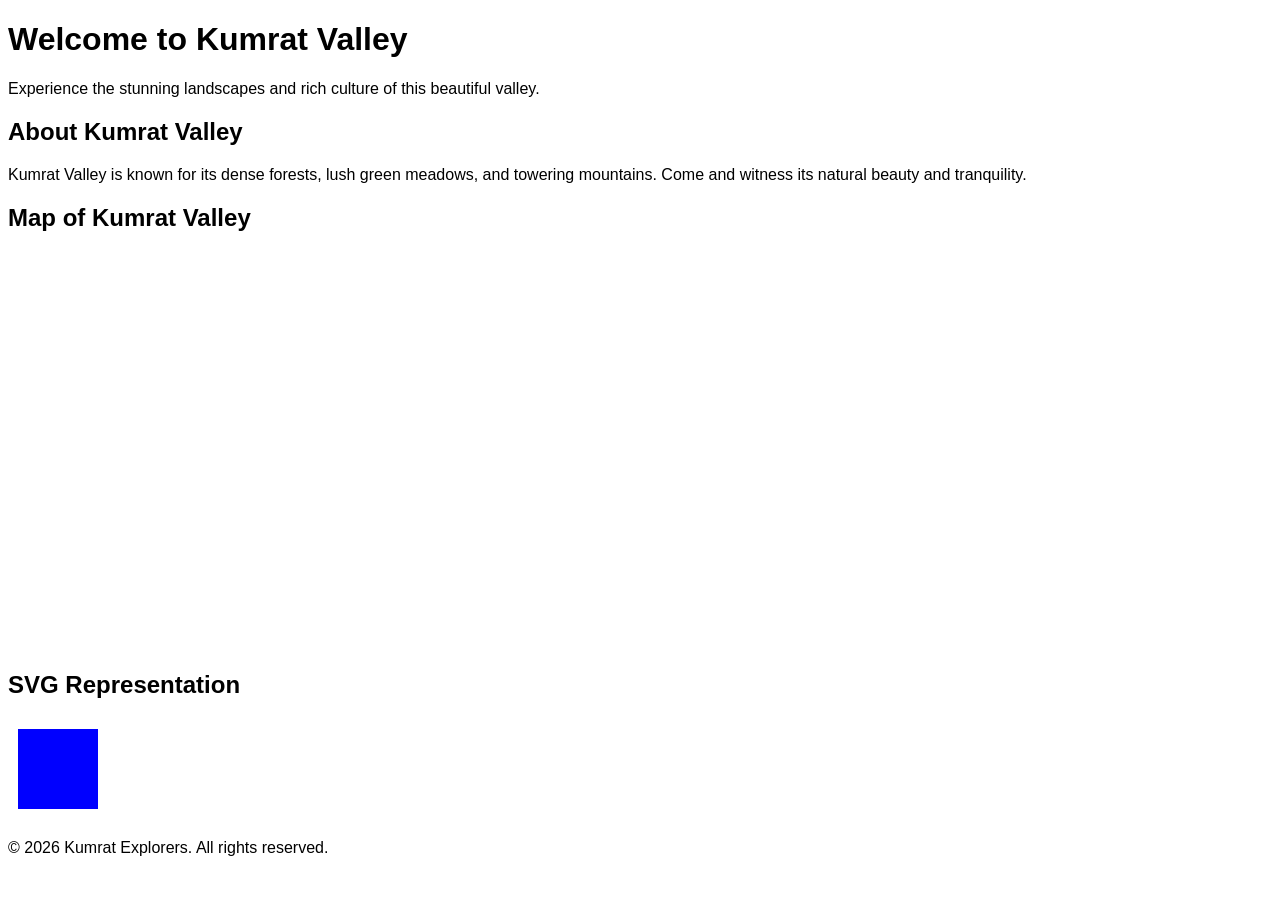
==== commit 6929a69e: "Updated index.html with complete HTML content including descriptions, map embed, and SVG paths." ====
--- a/index.html
+++ b/index.html
@@ -4,347 +4,44 @@
     <meta charset="UTF-8">
     <meta name="viewport" content="width=device-width, initial-scale=1.0">
     <title>Kumrat Valley</title>
-    <link href="style.css" rel="stylesheet">
-<!--
-
-Kumrat Valley
-
-By Shah Amar from Doaba Charsadda 
-
--->
+    <meta name="description" content="Explore the beauty of Kumrat Valley, a breathtaking destination located in the northern region of Pakistan.">
+    <style>
+        body { font-family: Arial, sans-serif; }
+        #map { width: 100%; height: 400px; }
+    </style>
 </head>
 <body>
-    <!-- Header -->
-    <header class="header" id="header">
-        <a href="#home" class="logo-container">
-            <div class="logo">
-                <svg viewBox="0 0 100 100" xmlns="http://www.w3.org/2000/svg">
-                    <defs>
-                        <linearGradient id="grad1" x1="0%" y1="0%" x2="100%" y2="100%">
-                            <stop offset="0%" style="stop-color:#667eea;stop-opacity:1" />
-                            <stop offset="100%" style="stop-color:#764ba2;stop-opacity:1" />
-                        </linearGradient>
-                    </defs>
-                    <rect x="10" y="25" width="15" height="50" fill="url(#grad1)" transform="rotate(-15 17.5 50)" />
-                    <rect x="35" y="15" width="15" height="70" fill="url(#grad1)" />
-                    <rect x="60" y="25" width="15" height="50" fill="url(#grad1)" transform="rotate(15 67.5 50)" />
-                    <circle cx="50" cy="50" r="45" fill="none" stroke="url(#grad1)" stroke-width="2" opacity="0.5" />
-                </svg>
+    <header>
+        <h1>Welcome to Kumrat Valley</h1>
+        <p>Experience the stunning landscapes and rich culture of this beautiful valley.</p>
+    </header>
+    
+    <main>
+        <section>
+            <h2>About Kumrat Valley</h2>
+            <p>Kumrat Valley is known for its dense forests, lush green meadows, and towering mountains. Come and witness its natural beauty and tranquility.</p>
+        </section>
+
+        <section>
+            <h2>Map of Kumrat Valley</h2>
+            <div id="map">
+                <!-- Embed Google Map Here -->
+                <iframe 
+                  src="https://www.google.com/maps/embed?pb=!1m18!1m12!1m3!1d3450.7198475141564!2d72.30391141506984!3d35.2461790381684!2m3!1f0!2f0!3f0!3m2!1i1024!2i768!4f13.1!3m3!1m2!1s0x38f9115efe337f7b%3A0x514d074ecd30ff14!2sKumrat%20Valley!5e0!3m2!1sen!2s!4v1613626861700!5m2!1sen!2s" 
+                  width="600" height="450" style="border:0;" allowfullscreen="" loading="lazy"></iframe>
             </div>
-            <div class="logo-text">Kumrat Valley</div>
-        </a>
+        </section>
         
-        <nav class="main-menu" id="mainMenu">
-            <a href="#home" class="menu-item active">Home</a>
-            <a href="#about" class="menu-item">About</a>
-            <a href="#contact" class="menu-item">Contact</a>
-            <a href="https://wa.me/+923229947748" class="menu-item">Whatsapp</a>
-            <a href="https://www.youtube.com/@DawoodIbrahimKumrat" class="menu-item">YouTube</a>
-            <a href="https://www.instagram.com/kumrat_valley0?igsh=cnh4NHB3M2pnN2gz" class="menu-item">Instagram</a>
-            <a href="https://www.tiktok.com/@kumrat_valley00?_t=ZP-90ZQNMDwTB0&_r=1" class="menu-item">Tiktok</a>
-            <a href="#contact" target="_blank" rel="noopener noreferrer" class="menu-item external">Booking</a>
-        </nav>
-        
-        <div class="menu-toggle" id="menuToggle">
-            <span></span>
-            <span></span>
-            <span></span>
-        </div>
-    </header>
+        <section>
+            <h2>SVG Representation</h2>
+            <svg width="100" height="100">
+                <path d="M10 10 H 90 V 90 H 10 L 10 10" style="fill:blue;"/>
+            </svg>
+        </section>
+    </main>
 
-    <!-- Home Section -->
-    <section id="home" class="section">
-        <div class="coverflow-wrapper">
-            <div class="info">
-                <h2 id="current-title">Historical Mosque</h2>
-                <p id="current-description">The historical mosque in Kumrat Valley is a stunning example of traditional wooden architecture, featuring intricate carvings and ornate details. This centuries-old mosque is a testament to the region's rich cultural heritage and spiritual significance.</p>
-            </div>
-
-            <div class="coverflow-container" tabindex="0">
-                <div class="coverflow" id="coverflow">
-                    <div class="coverflow-item" data-index="0">
-                        <div class="cover image-loading">
-                            <img src="images/kumrat historical musq 2.jpg" alt="Historical Mosque" loading="lazy">
-                        </div>
-                        <div class="reflection"></div>
-                    </div>
-                    <div class="coverflow-item" data-index="1">
-                        <div class="cover image-loading">
-                            <img src="images/Thall Bazar.jpg" alt="Thall Bazar" loading="lazy">
-                        </div>
-                        <div class="reflection"></div>
-                    </div>
-                    <div class="coverflow-item" data-index="2">
-                        <div class="cover image-loading">
-                            <img src="images/Jahaz bandha water fall.jpg" alt="Jahaz Banda" loading="lazy">
-                        </div>
-                        <div class="reflection"></div>
-                    </div>
-                    <div class="coverflow-item" data-index="3">
-                        <div class="cover image-loading">
-                            <img src="images/back said black water.jpg" alt="Dark Water" loading="lazy">
-                        </div>
-                        <div class="reflection"></div>
-                    </div>
-                    <div class="coverflow-item" data-index="4">
-                        <div class="cover image-loading">
-                            <img src="images/kumrat waterfall.jpg" alt="Kumrat WaterFall" loading="lazy">
-                        </div>
-                        <div class="reflection"></div>
-                    </div>
-                    <div class="coverflow-item" data-index="5">
-                        <div class="cover image-loading">
-                            <img src="images/kund bandha 2.jpg" alt="Kund Banda" loading="lazy">
-                        </div>
-                        <div class="reflection"></div>
-                    </div>
-                    <div class="coverflow-item" data-index="6">
-                        <div class="cover image-loading">
-                            <img src="images/badgoe top.jpg" alt="Badgoe Top" loading="lazy">
-                        </div>
-                        <div class="reflection"></div>
-                    </div>
-                </div>
-
-                <button class="nav-button prev" onclick="navigate(-1)">‹</button>
-                <button class="nav-button next" onclick="navigate(1)">›</button>
-
-                <div class="dots-container" id="dots"></div>
-                
-                <!-- Play/Pause Button -->
-                <button class="play-pause-button" id="playPauseBtn" onclick="toggleAutoplay()">
-                    <span class="play-icon">▶</span>
-                    <span class="pause-icon" style="display: none;">❚❚</span>
-                </button>
-            </div>
-        </div>
-    </section>
-
-    <!-- About Section -->
-    <section id="about" class="section">
-        <div class="about-content">
-            <div class="about-header">
-                <h2>Kumrat Valley</h2>
-                <p>At Kumrat Valley, we're passionate about showcasing the natural beauty and rich cultural heritage of Kumrat Valley, Pakistan. Our mission is to provide travelers with the ultimate guide to exploring this hidden gem, from the best hotels and restaurants to the most breathtaking trekking routes and local experiences.Owned and operated by Dawood Khan, Kumrat Valley is a labor of love that aims to promote tourism in Kumrat Valley and share its unique charm with the world. With years of experience in the tourism industry, our team is dedicated to providing travelers with accurate, up-to-date, and insider information to make their trip unforgettable.</p>
-            </div>
-            
-            <div class="about-main">
-                <div class="about-visual">
-                    <div class="showcase-display">
-                        <div class="showcase-main">
-                            <div class="corner-decoration top-left"></div>
-                            <div class="corner-decoration bottom-right"></div>
-                            
-                            <div class="showcase-logo">
-                                <svg viewBox="0 0 100 100" xmlns="http://www.w3.org/2000/svg">
-                                    <rect x="10" y="25" width="15" height="50" fill="white" transform="rotate(-15 17.5 50)" opacity="0.9" />
-                                    <rect x="35" y="15" width="15" height="70" fill="white" />
-                                    <rect x="60" y="25" width="15" height="50" fill="white" transform="rotate(15 67.5 50)" opacity="0.9" />
-                                    <circle cx="50" cy="50" r="45" fill="none" stroke="white" stroke-width="2" opacity="0.3" />
-                                </svg>
-                            </div>
-                            
-                            <h3 class="showcase-title">Kumrat Valley</h3>
-                            <p class="showcase-subtitle">Follow us on social media to stay up-to-date with the latest news, updates, and travel tips from Kumrat Valley.</p>
-                            
-                            <div class="showcase-badges">
-                                <a href="https://wa.me/+923229947748" target="_blank" rel="noopener noreferrer" class="badge">Whatsapp</a>
-                                <a href="https://www.youtube.com/@DawoodIbrahimKumrat" target="_blank" rel="noopener noreferrer" class="badge">Youtube</a>
-                                <a href="https://www.tiktok.com/@kumrat_valley00?_t=ZP-90ZQNMDwTB0&_r=1" target="_blank" rel="noopener noreferrer" class="badge">Tiktok</a>
-                                <a href="https://www.instagram.com/kumrat_valley0?igsh=cnh4NHB3M2pnN2gz" target="_blank" rel="noopener noreferrer" class="badge">Instagram</a>
-                            </div>
-                        </div>
-                    </div>
-                </div>
-                
-                <div class="about-info">
-                    <h3>Elevate Your Travelling Experience</h3>
-                    <p>Kumrat Valley is a hidden gem that offers breathtaking landscapes, cultural experiences, and adventure activities. Surrounded by lush green forests, majestic mountains, and serene rivers, it's an ideal destination for nature lovers and trekkers. The valley's rich heritage, traditional Kalash culture, and warm hospitality make it a unique cultural experience. Whether you're looking for peace, adventure, or simply a chance to connect with nature, Kumrat Valley has something for everyone.</p>
-                    <p>At Kumrat Valley, we offer insider knowledge of Kumrat Valley's hidden gems, personalized travel planning, and authentic local experiences. With reliable support and tailored recommendations, we ensure your trip is unforgettable. Choose us for a seamless and memorable adventure in Kumrat Valley!</p>
-                    
-                    <ul class="feature-list">
-                        <li>In-depth understanding of Kumrat Valley's hidden gems and local secrets.</li>
-                        <li>Tailored recommendations to make your trip unforgettable.</li>
-                        <li>Insider tips to immerse you in the local culture and traditions.</li>
-                        <li>Prompt assistance through WhatsApp, Instagram, and other channels.</li>
-                        <li>Honest reviews and recommendations to ensure your satisfaction.</li>
-                    </ul>
-                    
-                    <a href="#contact" class="cta-button">
-                        Get Ready for a Tour
-                        <svg viewBox="0 0 24 24" fill="currentColor">
-                            <path d="M5 12h14m-7-7l7 7-7 7" stroke="currentColor" stroke-width="2" fill="none"/>
-                        </svg>
-                    </a>
-                </div>
-            </div>
-            
-            <div class="stats-section">
-                <div class="stat-item">
-                    <div class="stat-number">Easy</div>
-                    <div class="stat-label">Booking</div>
-                </div>
-                <div class="stat-item">
-                    <div class="stat-number">100%</div>
-                    <div class="stat-label">Clients Satisfaction</div>
-                </div>
-                <div class="stat-item">
-                    <div class="stat-number">Natural</div>
-                    <div class="stat-label">Charming Beauty</div>
-                </div>
-                <div class="stat-item">
-                    <div class="stat-number">∞</div>
-                    <div class="stat-label">Adventures</div>
-                </div>
-            </div>
-        </div>
-    </section>
-
-    <!-- Contact Section -->
-    <section id="contact" class="section">
-        <div class="contact-content">
-            <div class="contact-header">
-                <h2>Get In Touch</h2>
-                <p>Get connected with fellow travelers and locals! Share your stories, ask questions, and stay updated on the latest news and events in Kumrat Valley.</p>
-            </div>
-            
-            <div class="contact-container">
-                <div class="contact-info-section">
-                    <h3>Let's Connect</h3>
-                    <p>Step into the breathtaking world of Kumrat Valley! Discover hidden gems, experience thrilling adventures, and immerse yourself in nature's splendor. Let's explore this unique and amazing destination together!</p>
-                    
-                    <div class="contact-details">
-                        <div class="contact-item">
-                            <div class="contact-icon">
-                                <svg viewBox="0 0 24 24">
-                                    <path d="M20 4H4c-1.1 0-1.99.9-1.99 2L2 18c0 1.1.9 2 2 2h16c1.1 0 2-.9 2-2V6c0-1.1-.9-2-2-2zm0 4l-8 5-8-5V6l8 5 8-5v2z"/>
-                                </svg>
-                            </div>
-                            <div class="contact-text">
-                                <h4>Email</h4>
-                                <p>kumratexplorers@gmail.com</p>
-                            </div>
-                        </div>
-                        
-                        <div class="contact-item">
-                            <div class="contact-icon">
-                                <svg viewBox="0 0 24 24">
-                                    <path d="M6.62 10.79c1.44 2.83 3.76 5.14 6.59 6.59l2.2-2.2c.27-.27.67-.36 1.02-.24 1.12.37 2.33.57 3.57.57.55 0 1 .45 1 1V20c0 .55-.45 1-1 1-9.39 0-17-7.61-17-17 0-.55.45-1 1-1h3.5c.55 0 1 .45 1 1 0 1.25.2 2.45.57 3.57.11.35.03.74-.25 1.02l-2.2 2.2z"/>
-                                </svg>
-                            </div>
-                            <div class="contact-text">
-                                <h4>Phone</h4>
-                                <p>+92 322 9947748</p>
-                            </div>
-                        </div>
-                        
-                        <div class="contact-item">
-                            <div class="contact-icon">
-                                <svg viewBox="0 0 24 24">
-                                    <path d="M12 2C8.13 2 5 5.13 5 9c0 5.25 7 13 7 13s7-7.75 7-13c0-3.87-3.13-7-7-7zm0 9.5c-1.38 0-2.5-1.12-2.5-2.5s1.12-2.5 2.5-2.5 2.5 1.12 2.5 2.5-1.12 2.5-2.5 2.5z"/>
-                                </svg>
-                            </div>
-                            <div class="contact-text">
-                                <h4>Address</h4>
-                                <p>Thall Bazar , Kumrat Valley , Upper Dir , KP , Pakistan </p>
-                            </div>
-                        </div>
-                        
-                        <div class="contact-item">
-                            <div class="contact-icon">
-                                <svg viewBox="0 0 24 24">
-                                    <path d="M12 2C6.48 2 2 6.48 2 12s4.48 10 10 10 10-4.48 10-10S17.52 2 12 2zm-2 15l-5-5 1.41-1.41L10 14.17l7.59-7.59L19 8l-9 9z"/>
-                                </svg>
-                            </div>
-                            <div class="contact-text">
-                                <h4>Business Hours</h4>
-                                <p>Monday - Saturday: 8:00 AM - 9:00 PM PST</p>
-                            </div>
-                        </div>
-                    </div>
-                    
-                    <div class="social-links">
-                        <h4>Follow Us</h4>
-                        <div class="social-buttons">
-                            <a href="#" class="social-btn" title="Facebook">
-                                <svg viewBox="0 0 24 24">
-                                    <path d="M24 12.073c0-6.627-5.373-12-12-12s-12 5.373-12 12c0 5.99 4.388 10.954 10.125 11.854v-8.385H7.078v-3.47h3.047V9.43c0-3.007 1.792-4.669 4.533-4.669 1.312 0 2.686.235 2.686.235v2.953H15.83c-1.491 0-1.956.925-1.956 1.874v2.25h3.328l-.532 3.47h-2.796v8.385C19.612 23.027 24 18.062 24 12.073z"/>
-                                </svg>
-                            </a>
-                            <a href="https://www.facebook.com/share/1ZhqiZa23u/" class="social-btn" title="Facebook">
-                                <svg viewBox="0 0 24 24">
-                                    <path d="M23.953 4.57a10 10 0 01-2.825.775 4.958 4.958 0 002.163-2.723c-.951.555-2.005.959-3.127 1.184a4.92 4.92 0 00-8.384 4.482C7.69 8.095 4.067 6.13 1.64 3.162a4.822 4.822 0 00-.666 2.475c0 1.71.87 3.213 2.188 4.096a4.904 4.904 0 01-2.228-.616v.06a4.923 4.923 0 003.946 4.827 4.996 4.996 0 01-2.212.085 4.936 4.936 0 004.604 3.417 9.867 9.867 0 01-6.102 2.105c-.39 0-.779-.023-1.17-.067a13.995 13.995 0 007.557 2.209c9.053 0 13.998-7.496 13.998-13.985 0-.21 0-.42-.015-.63A9.935 9.935 0 0024 4.59z"/>
-                                </svg>
-                            </a>
-                            <a href="https://www.youtube.com/@DawoodIbrahimKumrat" class="social-btn" title="YouTube">
-                                <svg viewBox="0 0 24 24">
-                                    <path d="M20.447 20.452h-3.554v-5.569c0-1.328-.027-3.037-1.852-3.037-1.853 0-2.136 1.445-2.136 2.939v5.667H9.351V9h3.414v1.561h.046c.477-.9 1.637-1.85 3.37-1.85 3.601 0 4.267 2.37 4.267 5.455v6.286zM5.337 7.433c-1.144 0-2.063-.926-2.063-2.065 0-1.138.92-2.063 2.063-2.063 1.14 0 2.064.925 2.064 2.063 0 1.139-.925 2.065-2.064 2.065zm1.782 13.019H3.555V9h3.564v11.452zM22.225 0H1.771C.792 0 0 .774 0 1.729v20.542C0 23.227.792 24 1.771 24h20.451C23.2 24 24 23.227 24 22.271V1.729C24 .774 23.2 0 22.222 0h.003z"/>
-                                </svg>
-                            </a>
-                            <a href="https://www.instagram.com/kumrat_valley0?igsh=cnh4NHB3M2pnN2gz" class="social-btn" title="Instagram">
-                                <svg viewBox="0 0 24 24">
-                                    <path d="M12 2.163c3.204 0 3.584.012 4.85.07 3.252.148 4.771 1.691 4.919 4.919.058 1.265.069 1.645.069 4.849 0 3.205-.012 3.584-.069 4.849-.149 3.225-1.664 4.771-4.919 4.919-1.266.058-1.644.07-4.85.07-3.204 0-3.584-.012-4.849-.07-3.26-.149-4.771-1.699-4.919-4.92-.058-1.265-.07-1.644-.07-4.849 0-3.204.013-3.583.07-4.849.149-3.227 1.664-4.771 4.919-4.919 1.266-.057 1.645-.069 4.849-.069zm0-2.163c-3.259 0-3.667.014-4.947.072-4.358.2-6.78 2.618-6.98 6.98-.059 1.281-.073 1.689-.073 4.948 0 3.259.014 3.668.072 4.948.2 4.358 2.618 6.78 6.98 6.98 1.281.058 1.689.072 4.948.072 3.259 0 3.668-.014 4.948-.072 4.354-.2 6.782-2.618 6.979-6.98.059-1.28.073-1.689.073-4.948 0-3.259-.014-3.667-.072-4.947-.196-4.354-2.617-6.78-6.979-6.98-1.281-.059-1.69-.073-4.949-.073zM5.838 12a6.162 6.162 0 1112.324 0 6.162 6.162 0 01-12.324 0zM12 16a4 4 0 110-8 4 4 0 010 8zm4.965-10.405a1.44 1.44 0 112.881.001 1.44 1.44 0 01-2.881-.001z"/>
-                                </svg>
-                            </a>
-                        </div>
-                    </div>
-                </div>
-                
-                <div class="contact-form-section">
-                    <form class="contact-form" onsubmit="handleSubmit(event)" action="https://formspree.io/f/meorvvwj"
-  method="POST"
->
-                        <div class="form-group">
-                            <label for="name">Your Name</label>
-                            <input type="text" id="name" name="name" required>
-                        </div>
-                        <div class="form-group">
-                            <label for="email">Email Address</label>
-                            <input type="email" id="email" name="email" required>
-                        </div>
-                        <div class="form-group">
-                            <label for="subject">Subject</label>
-                            <input type="text" id="subject" name="subject" required>
-                        </div>
-                        <div class="form-group">
-                            <label for="message">Message</label>
-                            <textarea id="message" name="message" required></textarea>
-                        </div>
-                        <button type="submit" class="submit-btn">Send Message</button>
-                    </form>
-                </div>
-            </div>
-        </div>
-    </section>
-    <section>
-        <div>
-           <div class="mapouter"><div class="gmap_canvas"><iframe class="gmap_iframe" width="100%" frameborder="0" scrolling="no" marginheight="0" marginwidth="0" src="https://maps.google.com/maps?width=300&amp;height=349&amp;hl=en&amp;q=Kumrat Valley &amp;t=k&amp;z=9&amp;ie=UTF8&amp;iwloc=B&amp;output=embed"></iframe><a href="https://embed-googlemap.com">embed-googlemap.com</a></div><style>.mapouter{position:relative;text-align:right;width:100%;height:349px;}.gmap_canvas {overflow:hidden;background:none!important;width:100%;height:349px;}.gmap_iframe {height:349px!important;}</style></div>
-            
-        </div>
-        
-        
-    </section>
-    
-
-    <!-- Footer -->
-    <footer class="footer">
-        <div class="footer-content">
-            <div class="footer-copyright">
-                © 2025 Kumrat Valley. All rights reserved. | Designed by <a href="https://wa.me/+923139424265" target="_blank" rel="noopener noreferrer">SHAH AMAR</a>
-            </div>
-            <div class="footer-links">
-                <a href="#privacy" onclick="event.preventDefault(); alert('We respect your privacy and protect your personal data. We collect information through website interactions and use it to respond to inquiries and improve our services. We take reasonable measures to protect your data and do not share it with third parties without your consent.');">Privacy Policy</a>
-                <a href="#terms" onclick="event.preventDefault(); alert('By using Kumrat Valley, you agree to our terms. We provide information for personal use only, strive for accuracy but do not guarantee it, and are not liable for damages. You must use the website responsibly and not reproduce content without permission. We reserve the right to modify these terms..');">Terms of Service</a>
-            </div>
-        </div>
+    <footer>
+        <p>&copy; 2026 Kumrat Explorers. All rights reserved.</p>
     </footer>
-
-    <!-- Scroll to top button -->
-    <div class="scroll-to-top" id="scrollToTop">
-        <span>↑</span>
-    </div>
-
-<script src="scripts.js"></script>
-
 </body>
 </html>
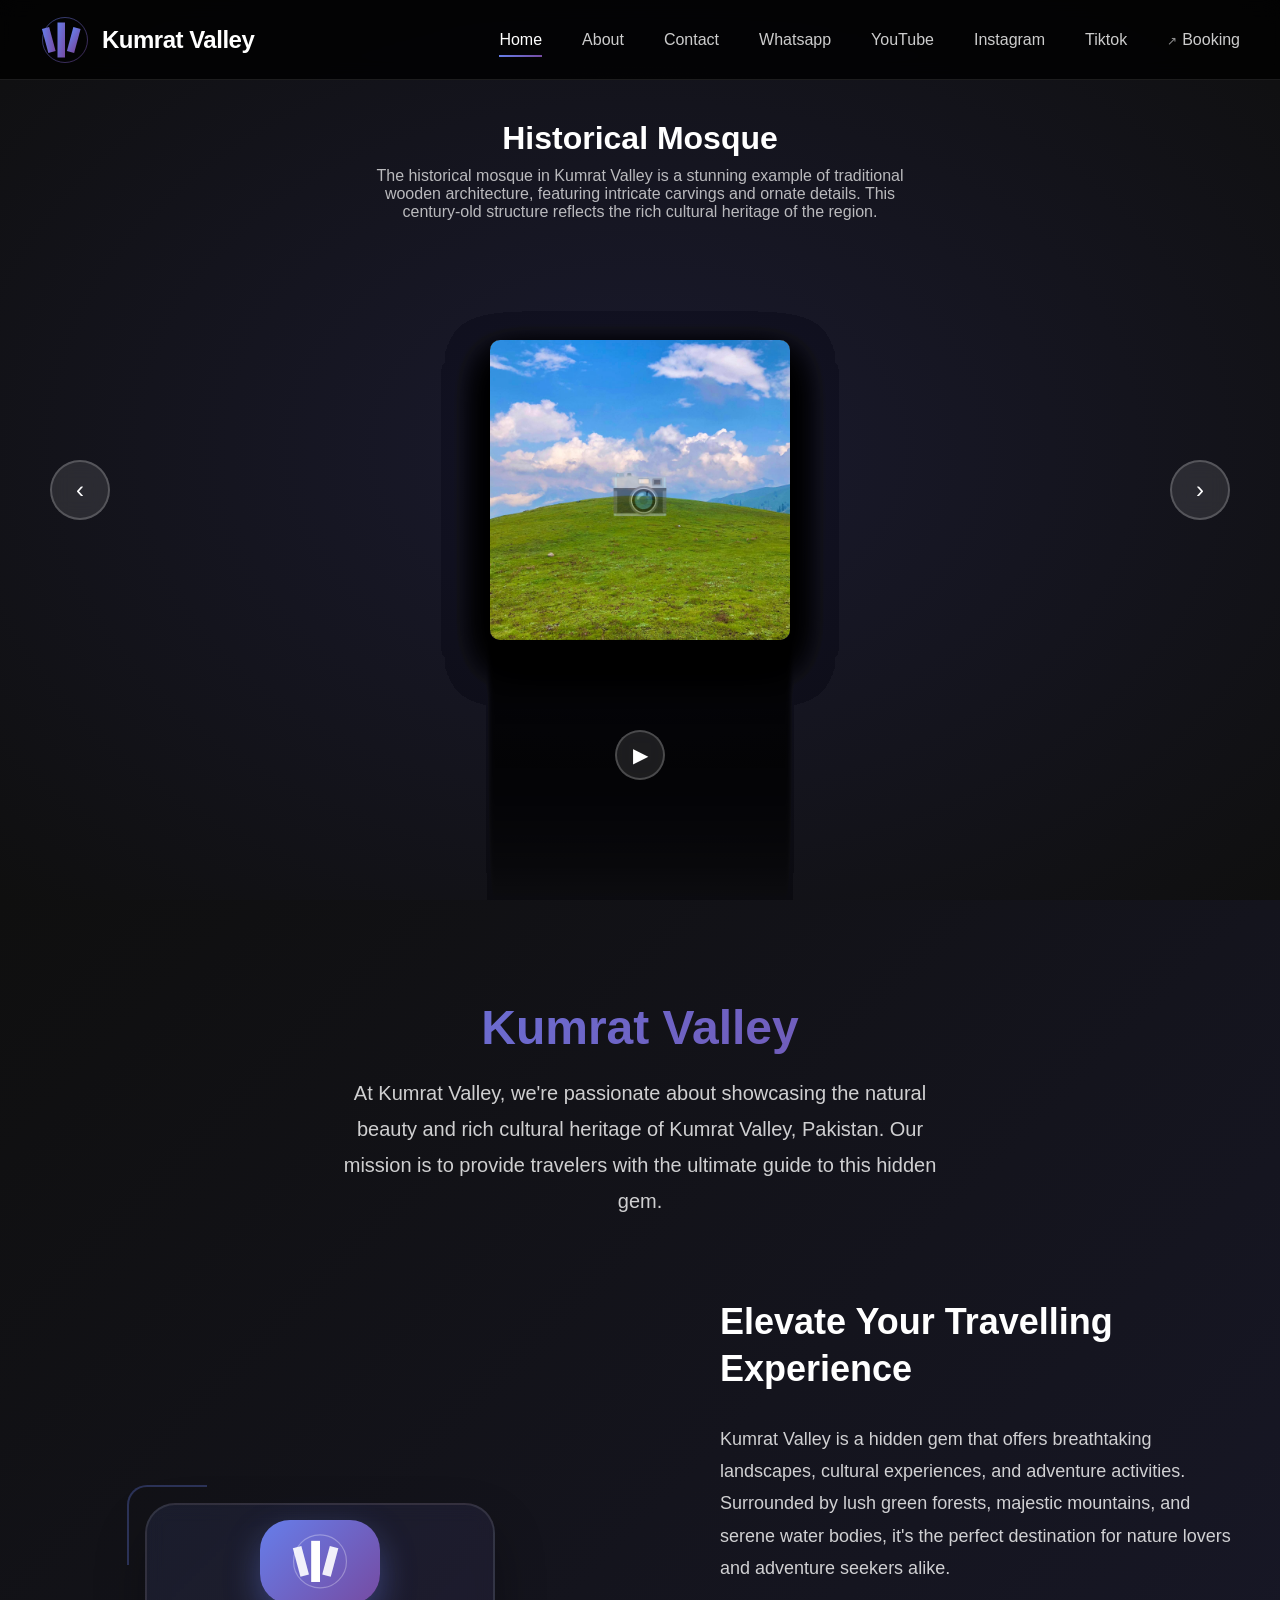
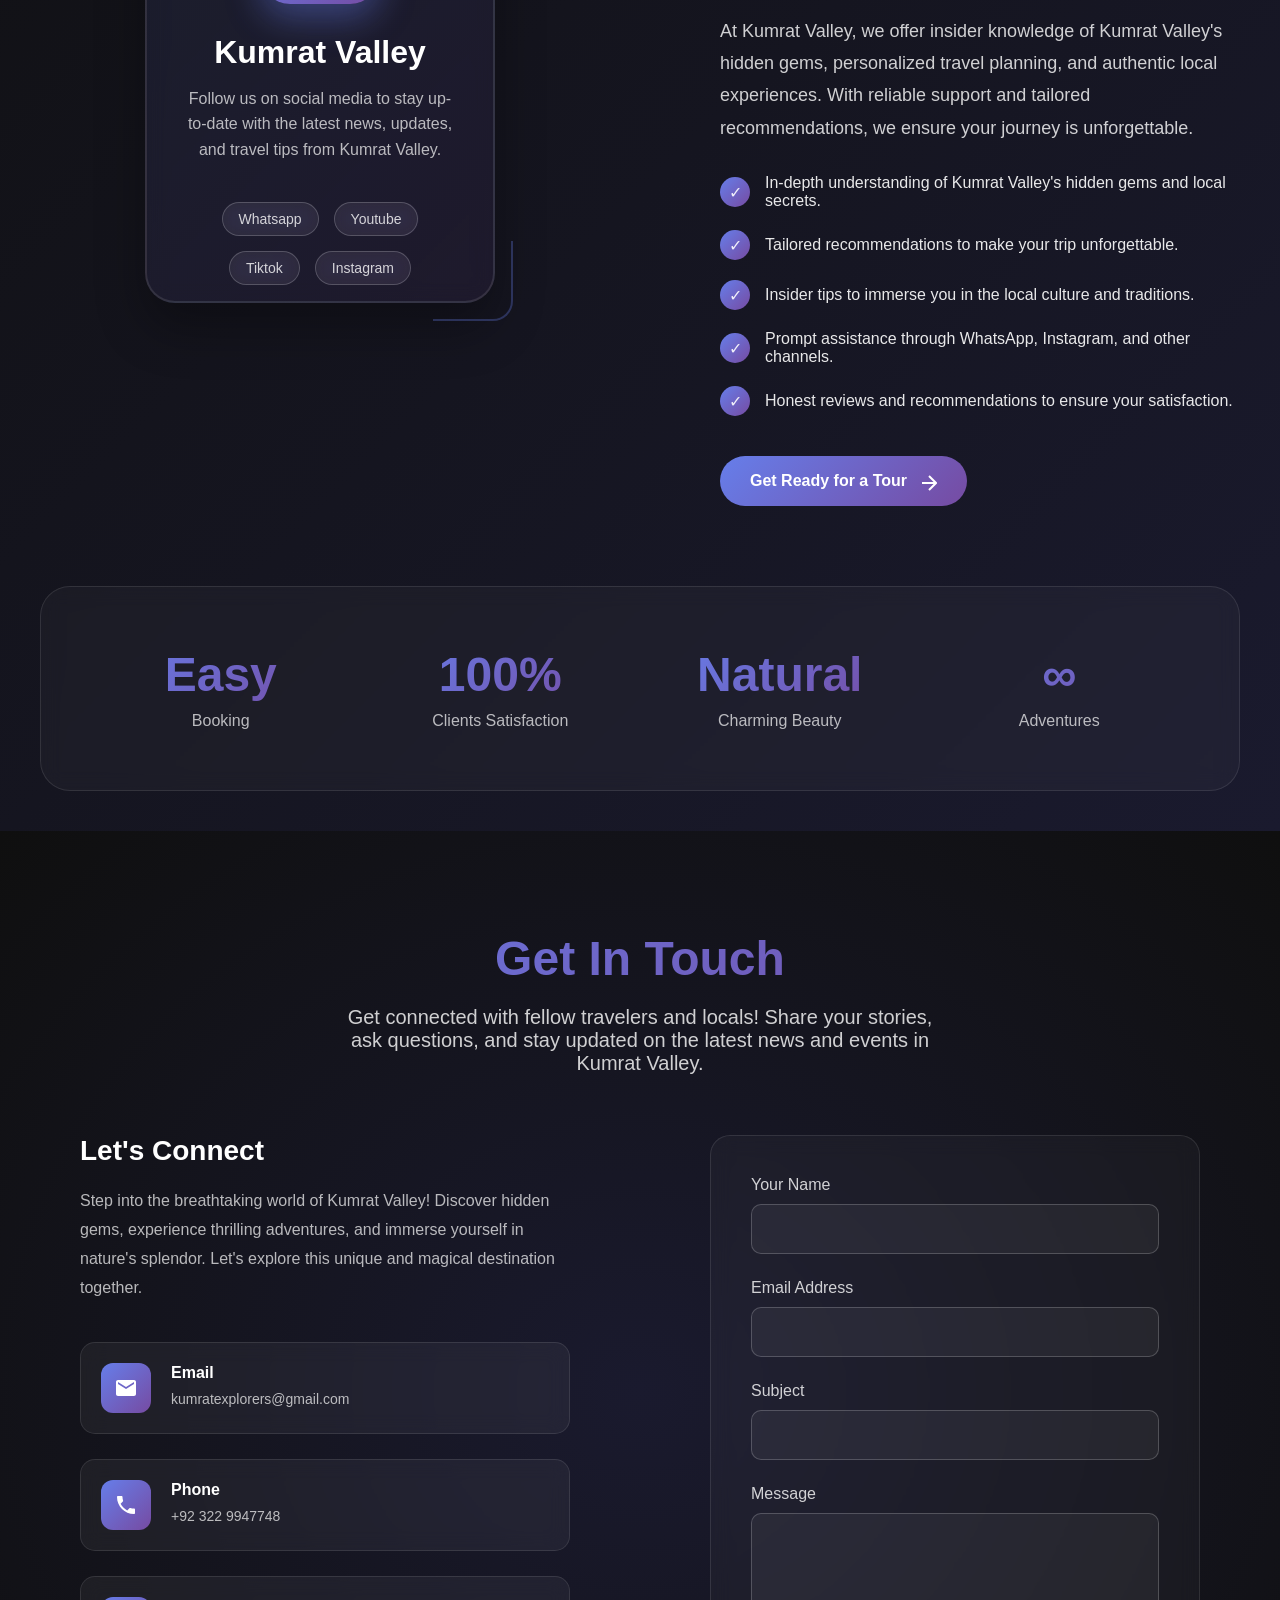
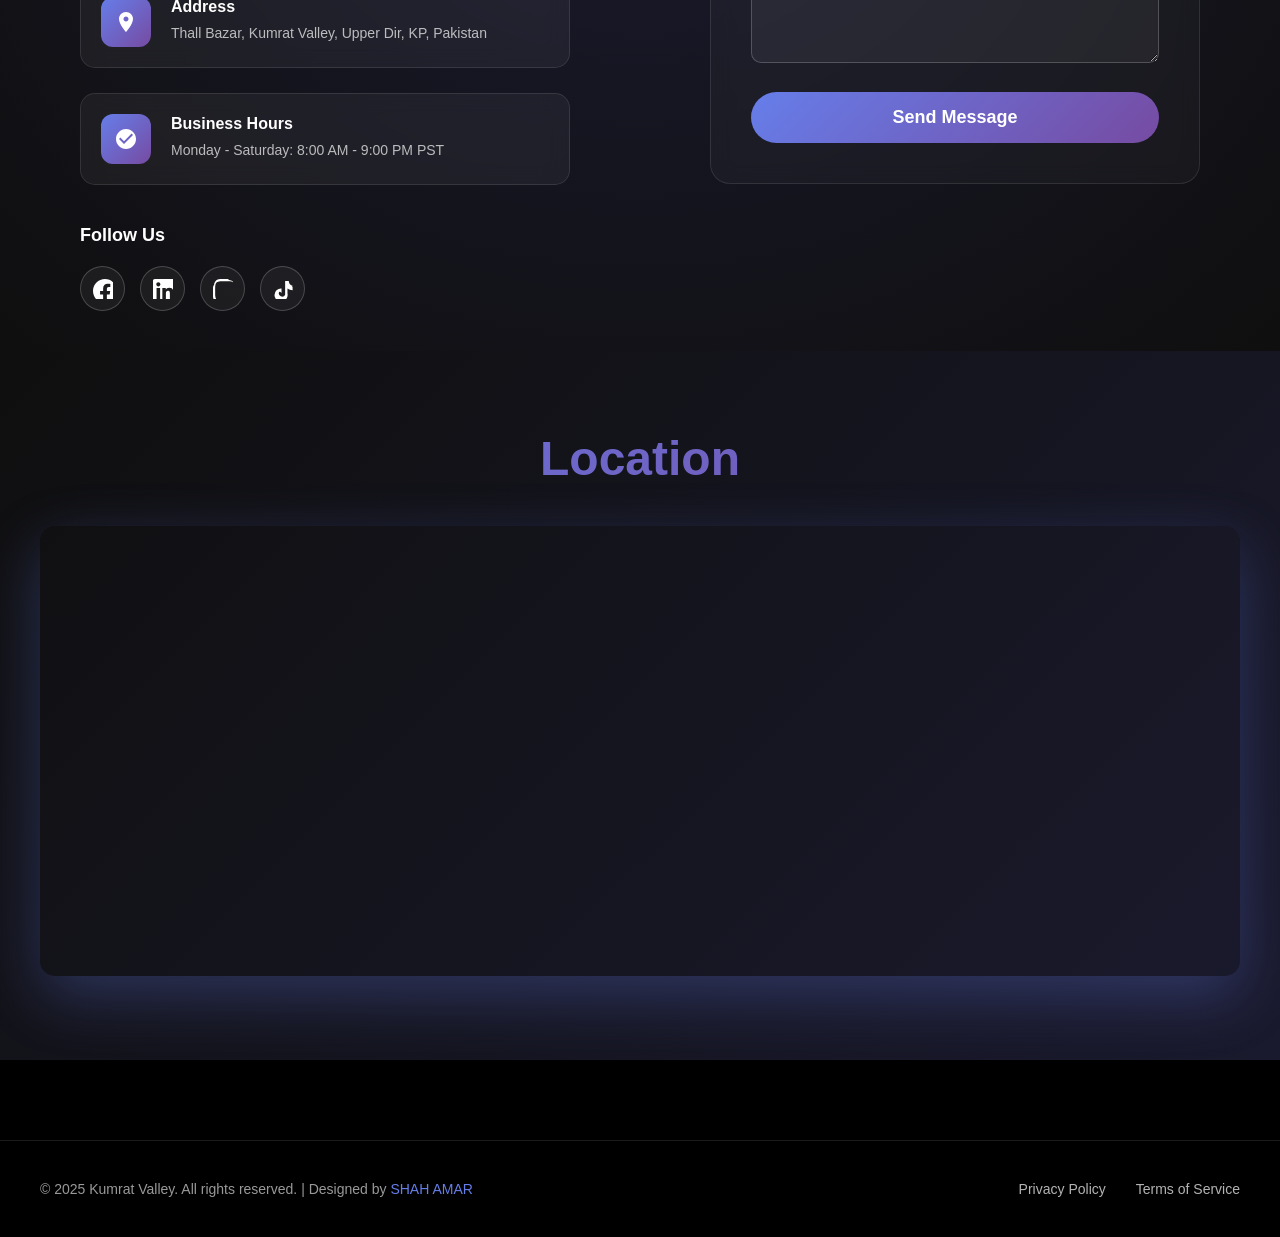
==== commit 99eb425c: "Updated index.html with complete HTML structure." ====
--- a/index.html
+++ b/index.html
@@ -1,47 +1 @@
-<!DOCTYPE html>
-<html lang="en">
-<head>
-    <meta charset="UTF-8">
-    <meta name="viewport" content="width=device-width, initial-scale=1.0">
-    <title>Kumrat Valley</title>
-    <meta name="description" content="Explore the beauty of Kumrat Valley, a breathtaking destination located in the northern region of Pakistan.">
-    <style>
-        body { font-family: Arial, sans-serif; }
-        #map { width: 100%; height: 400px; }
-    </style>
-</head>
-<body>
-    <header>
-        <h1>Welcome to Kumrat Valley</h1>
-        <p>Experience the stunning landscapes and rich culture of this beautiful valley.</p>
-    </header>
-    
-    <main>
-        <section>
-            <h2>About Kumrat Valley</h2>
-            <p>Kumrat Valley is known for its dense forests, lush green meadows, and towering mountains. Come and witness its natural beauty and tranquility.</p>
-        </section>
-
-        <section>
-            <h2>Map of Kumrat Valley</h2>
-            <div id="map">
-                <!-- Embed Google Map Here -->
-                <iframe 
-                  src="https://www.google.com/maps/embed?pb=!1m18!1m12!1m3!1d3450.7198475141564!2d72.30391141506984!3d35.2461790381684!2m3!1f0!2f0!3f0!3m2!1i1024!2i768!4f13.1!3m3!1m2!1s0x38f9115efe337f7b%3A0x514d074ecd30ff14!2sKumrat%20Valley!5e0!3m2!1sen!2s!4v1613626861700!5m2!1sen!2s" 
-                  width="600" height="450" style="border:0;" allowfullscreen="" loading="lazy"></iframe>
-            </div>
-        </section>
-        
-        <section>
-            <h2>SVG Representation</h2>
-            <svg width="100" height="100">
-                <path d="M10 10 H 90 V 90 H 10 L 10 10" style="fill:blue;"/>
-            </svg>
-        </section>
-    </main>
-
-    <footer>
-        <p>&copy; 2026 Kumrat Explorers. All rights reserved.</p>
-    </footer>
-</body>
-</html>
+<!DOCTYPE html><html lang="en"><head><meta charset="UTF-8"><meta name="viewport" content="width=device-width, initial-scale=1.0"><title>Kumrat Valley</title><link href="style.css" rel="stylesheet"><!-- Kumrat Valley By Shah Amar from Doaba Charsadda --></head><body><!-- Header --><header class="header" id="header"><a href="#home" class="logo-container"><div class="logo"><svg viewBox="0 0 100 100" xmlns="http://www.w3.org/2000/svg"><defs><linearGradient id="grad1" x1="0%" y1="0%" x2="100%" y2="100%"><stop offset="0%" style="stop-color:#667eea;stop-opacity:1" /><stop offset="100%" style="stop-color:#764ba2;stop-opacity:1" /></linearGradient></defs><rect x="10" y="25" width="15" height="50" fill="url(#grad1)" transform="rotate(-15 17.5 50)" /><rect x="35" y="15" width="15" height="70" fill="url(#grad1)" /><rect x="60" y="25" width="15" height="50" fill="url(#grad1)" transform="rotate(15 67.5 50)" /><circle cx="50" cy="50" r="45" fill="none" stroke="url(#grad1)" stroke-width="2" opacity="0.5" /></svg></div><div class="logo-text">Kumrat Valley</div></a><nav class="main-menu" id="mainMenu"><a href="#home" class="menu-item active">Home</a><a href="#about" class="menu-item">About</a><a href="#contact" class="menu-item">Contact</a><a href="https://wa.me/+923229947748" class="menu-item">Whatsapp</a><a href="https://www.youtube.com/@DawoodIbrahimKumrat" class="menu-item">YouTube</a><a href="https://www.instagram.com/kumrat_valley0?igsh=cnh4NHB3M2pnN2gz" class="menu-item">Instagram</a><a href="https://www.tiktok.com/@kumrat_valley00?_t=ZP-90ZQNMDwTB0&_r=1" class="menu-item">Tiktok</a><a href="#contact" target="_blank" rel="noopener noreferrer" class="menu-item external">Booking</a></nav><div class="menu-toggle" id="menuToggle"><span></span><span></span><span></span></div></header><!-- Home Section --><section id="home" class="section"><div class="coverflow-wrapper"><div class="info"><h2 id="current-title">Historical Mosque</h2><p id="current-description">The historical mosque in Kumrat Valley is a stunning example of traditional wooden architecture, featuring intricate carvings and ornate details. This century-old structure reflects the rich cultural heritage of the region.</p></div><div class="coverflow-container" tabindex="0"><div class="coverflow" id="coverflow"><div class="coverflow-item" data-index="0"><div class="cover image-loading"><img src="images/kumrat historical musq 2.jpg" alt="Historical Mosque" loading="lazy"></div><div class="reflection"></div></div><div class="coverflow-item" data-index="1"><div class="cover image-loading"><img src="images/Thall Bazar.jpg" alt="Thall Bazar" loading="lazy"></div><div class="reflection"></div></div><div class="coverflow-item" data-index="2"><div class="cover image-loading"><img src="images/Jahaz bandha water fall.jpg" alt="Jahaz Banda" loading="lazy"></div><div class="reflection"></div></div><div class="coverflow-item" data-index="3"><div class="cover image-loading"><img src="images/back said black water.jpg" alt="Dark Water" loading="lazy"></div><div class="reflection"></div></div><div class="coverflow-item" data-index="4"><div class="cover image-loading"><img src="images/kumrat waterfall.jpg" alt="Kumrat WaterFall" loading="lazy"></div><div class="reflection"></div></div><div class="coverflow-item" data-index="5"><div class="cover image-loading"><img src="images/kund bandha 2.jpg" alt="Kund Banda" loading="lazy"></div><div class="reflection"></div></div><div class="coverflow-item" data-index="6"><div class="cover image-loading"><img src="images/badgoe top.jpg" alt="Badgoe Top" loading="lazy"></div><div class="reflection"></div></div></div><button class="nav-button prev" onclick="navigate(-1)">‹</button><button class="nav-button next" onclick="navigate(1)">›</button><div class="dots-container" id="dots"></div><button class="play-pause-button" id="playPauseBtn" onclick="toggleAutoplay()"><span class="play-icon">▶</span><span class="pause-icon" style="display: none;">❚❚</span></button></div></div></section><!-- About Section --><section id="about" class="section"><div class="about-content"><div class="about-header"><h2>Kumrat Valley</h2><p>At Kumrat Valley, we're passionate about showcasing the natural beauty and rich cultural heritage of Kumrat Valley, Pakistan. Our mission is to provide travelers with the ultimate guide to this hidden gem.</p></div><div class="about-main"><div class="about-visual"><div class="showcase-display"><div class="showcase-main"><div class="corner-decoration top-left"></div><div class="corner-decoration bottom-right"></div><div class="showcase-logo"><svg viewBox="0 0 100 100" xmlns="http://www.w3.org/2000/svg"><rect x="10" y="25" width="15" height="50" fill="white" transform="rotate(-15 17.5 50)" opacity="0.9" /><rect x="35" y="15" width="15" height="70" fill="white" /><rect x="60" y="25" width="15" height="50" fill="white" transform="rotate(15 67.5 50)" opacity="0.9" /><circle cx="50" cy="50" r="45" fill="none" stroke="white" stroke-width="2" opacity="0.3" /></svg></div><h3 class="showcase-title">Kumrat Valley</h3><p class="showcase-subtitle">Follow us on social media to stay up-to-date with the latest news, updates, and travel tips from Kumrat Valley.</p><div class="showcase-badges"><a href="https://wa.me/+923229947748" target="_blank" rel="noopener noreferrer" class="badge">Whatsapp</a><a href="https://www.youtube.com/@DawoodIbrahimKumrat" target="_blank" rel="noopener noreferrer" class="badge">Youtube</a><a href="https://www.tiktok.com/@kumrat_valley00?_t=ZP-90ZQNMDwTB0&_r=1" target="_blank" rel="noopener noreferrer" class="badge">Tiktok</a><a href="https://www.instagram.com/kumrat_valley0?igsh=cnh4NHB3M2pnN2gz" target="_blank" rel="noopener noreferrer" class="badge">Instagram</a></div></div></div></div><div class="about-info"><h3>Elevate Your Travelling Experience</h3><p>Kumrat Valley is a hidden gem that offers breathtaking landscapes, cultural experiences, and adventure activities. Surrounded by lush green forests, majestic mountains, and serene water bodies, it's the perfect destination for nature lovers and adventure seekers alike.</p><p>At Kumrat Valley, we offer insider knowledge of Kumrat Valley's hidden gems, personalized travel planning, and authentic local experiences. With reliable support and tailored recommendations, we ensure your journey is unforgettable.</p><ul class="feature-list"><li>In-depth understanding of Kumrat Valley's hidden gems and local secrets.</li><li>Tailored recommendations to make your trip unforgettable.</li><li>Insider tips to immerse you in the local culture and traditions.</li><li>Prompt assistance through WhatsApp, Instagram, and other channels.</li><li>Honest reviews and recommendations to ensure your satisfaction.</li></ul><a href="#contact" class="cta-button">Get Ready for a Tour<svg view="0 0 24 24" fill="currentColor"><path d="M5 12h14m-7-7l7 7-7 7" stroke="currentColor" stroke-width="2" fill="none"/></svg></a></div></div><div class="stats-section"><div class="stat-item"><div class="stat-number">Easy</div><div class="stat-label">Booking</div></div><div class="stat-item"><div class="stat-number">100%</div><div class="stat-label">Clients Satisfaction</div></div><div class="stat-item"><div class="stat-number">Natural</div><div class="stat-label">Charming Beauty</div></div><div class="stat-item"><div class="stat-number">∞</div><div class="stat-label">Adventures</div></div></div></div></section><!-- Contact Section --><section id="contact" class="section"><div class="contact-content"><div class="contact-header"><h2>Get In Touch</h2><p>Get connected with fellow travelers and locals! Share your stories, ask questions, and stay updated on the latest news and events in Kumrat Valley.</p></div><div class="contact-container"><div class="contact-info-section"><h3>Let's Connect</h3><p>Step into the breathtaking world of Kumrat Valley! Discover hidden gems, experience thrilling adventures, and immerse yourself in nature's splendor. Let's explore this unique and magical destination together.</p><div class="contact-details"><div class="contact-item"><div class="contact-icon"><svg view="0 0 24 24"><path d="M20 4H4c-1.1 0-1.99.9-1.99 2L2 18c0 1.1.9 2 2 2h16c1.1 0 2-.9 2-2V6c0-1.1-.9-2-2-2zm0 4l-8 5-8-5V6l8 5 8-5v2z"/></svg></div><div class="contact-text"><h4>Email</h4><p>kumratexplorers@gmail.com</p></div></div><div class="contact-item"><div class="contact-icon"><svg view="0 0 24 24"><path d="M6.62 10.79c1.44 2.83 3.76 5.14 6.59 6.59l2.2-2.2c.27-.27.67-.36 1.02-.24 1.12.37 2.33.57 3.57.57.55 0 1 .45 1 1V20c0 .55-.45 1-1 1-9.39 0-17-7.61-17-17 0-.55.45-1 1-1h3.5c.55 0 1 .45 1 1 0 1.25.2 2.45.57 3.57.11.35.03.74-.25 1.02l-2.2 2.2z"/></svg></div><div class="contact-text"><h4>Phone</h4><p>+92 322 9947748</p></div></div><div class="contact-item"><div class="contact-icon"><svg view="0 0 24 24"><path d="M12 2C8.13 2 5 5.13 5 9c0 5.25 7 13 7 13s7-7.75 7-13c0-3.87-3.13-7-7-7zm0 9.5c-1.38 0-2.5-1.12-2.5-2.5s1.12-2.5 2.5-2.5 2.5 1.12 2.5 2.5-1.12 2.5-2.5 2.5z"/></svg></div><div class="contact-text"><h4>Address</h4><p>Thall Bazar, Kumrat Valley, Upper Dir, KP, Pakistan</p></div></div><div class="contact-item"><div class="contact-icon"><svg view="0 0 24 24"><path d="M12 2C6.48 2 2 6.48 2 12s4.48 10 10 10 10-4.48 10-10S17.52 2 12 2zm-2 15l-5-5 1.41-1.41L10 14.17l7.59-7.59L19 8l-9 9z"/></svg></div><div class="contact-text"><h4>Business Hours</h4><p>Monday - Saturday: 8:00 AM - 9:00 PM PST</p></div></div></div><div class="social-links"><h4>Follow Us</h4><div class="social-buttons"><a href="https://www.facebook.com/share/1ZhqiZa23u/" class="social-btn" title="Facebook"><svg view="0 0 24 24"><path d="M24 12.073c0-6.627-5.373-12-12-12s-12 5.373-12 12c0 5.99 4.388 10.954 10.125 11.854v-8.385H7.078v-3.47h3.047V9.43c0-3.007 1.792-4.669 4.533-4.669 1.312 0 2.686.235 2.686.235v2.953H15.83c-1.491 0-1.956.925-1.956 1.874v2.25h3.328l-.532 3.47h-2.796v8.385C19.612 23.027 24 18.062 24 12.073z"/></svg></a><a href="https://www.youtube.com/@DawoodIbrahimKumrat" class="social-btn" title="YouTube"><svg view="0 0 24 24"><path d="M20.447 20.452h-3.554v-5.569c0-1.328-.027-3.037-1.852-3.037-1.853 0-2.136 1.445-2.136 2.939v5.667H9.351V9h3.414v1.561h.046c.477-.9 1.637-1.85 3.37-1.85 3.601 0 4.267 2.37 4.267 5.455v6.286zM5.337 7.433c-1.144 0-2.063-.926-2.063-2.065 0-1.138.92-2.063 2.063-2.063 1.14 0 2.064.925 2.064 2.063 0 1.139-.925 2.065-2.064 2.065zm1.782 13.019H3.555V9h3.564v11.452zM22.225 0H1.771C.792 0 0 .774 0 1.729v20.542C0 23.227.792 24 1.771 24h20.451C23.2 24 24 23.227 24 22.271V1.729C24 .774 23.2 0 22.225 0z"/></svg></a><a href="https://www.instagram.com/kumrat_valley0?igsh=cnh4NHB3M2pnN2gz" class="social-btn" title="Instagram"><svg view="0 0 24 24"><path d="M12 2.163c3.204 0 3.584.012 4.85.07 3.252.148 4.771 1.691 4.919 4.919.058 1.265.069 1.645.069 4.849 0 3.205-.012 3.584-.069 4.849-.149 3.225-1.664 4.771-4.919 4.919-1.266.058-1.644.07-4.85.07-3.204 0-3.584-.012-4.849-.07-3.26-.149-4.771-1.699-4.919-4.92-.058-1.265-.07-1.644-.07-4.849 0-3.204.013-3.583.07-4.849.149-3.227 1.664-4.771 4.919-4.919 1.266-.057 1.645-.069 4.849-.069zm0-2.163C8.756 0 8.331.012 7.052.07 3.656.272 1.273 2.69 1.07 6.052.012 7.331 0 7.756 0 12s.012 4.669.07 5.948c.202 3.36 2.59 5.778 5.95 5.98 1.279.058 1.704.07 4.95.07s3.671-.012 4.95-.07c3.36-.202 5.748-2.62 5.95-5.98.058-1.279.07-1.704.07-4.95s-.012-4.669-.07-5.948c-.202-3.36-2.59-5.778-5.95-5.98C15.669.012 15.244 0 12 0z"/></svg></a><a href="https://www.tiktok.com/@kumrat_valley00" class="social-btn" title="TikTok"><svg view="0 0 24 24"><path d="M19.59 6.69a4.83 4.83 0 0 1-3.77-4.25V2h-3.68v13.67a2.89 2.89 0 1 1-5.92-2.87 2.88 2.88 0 0 1 2.31 1.25V9.44a6.57 6.57 0 1 0 5.94 5.11V9.39a8.38 8.38 0 0 0 5.13 1.82v-3.54a4.83 4.83 0 0 1-.76-.08z"/></svg></a></div></div></div><div class="contact-form-section"><form class="contact-form" onsubmit="handleSubmit(event)" action="https://formspree.io/f/meorvvwj" method="POST"><div class="form-group"><label for="name">Your Name</label><input type="text" id="name" name="name" required></div><div class="form-group"><label for="email">Email Address</label><input type="email" id="email" name="email" required></div><div class="form-group"><label for="subject">Subject</label><input type="text" id="subject" name="subject" required></div><div class="form-group"><label for="message">Message</label><textarea id="message" name="message" required></textarea></div><button type="submit" class="submit-btn">Send Message</button></form></div></div></div></section><!-- Map Section --><section class="map-section"><div class="map-container"><h2>Location</h2><iframe src="https://www.google.com/maps/embed?pb=!1m18!1m12!1m3!1d3450.7198475141564!2d72.30391141506984!3d35.2461790381684!2m3!1f0!2f0!3f0!3m2!1i1024!2i768!4f13.1!3m3!1m2!1s0x38f9115efe337f7b%3A0x514d074ecd30ff14!2sKumrat%20Valley%2C%20Upper%20Dir%2C%20Khyber%20Pakhtunkhwa!5e0!3m2!1sen!2s!4v1613626861700" width="100%" height="450" style="border:0;" allowfullscreen="" loading="lazy" referrerpolicy="no-referrer-when-downgrade"></iframe></div></section><!-- Footer --><footer class="footer"><div class="footer-content"><div class="footer-copyright">© 2025 Kumrat Valley. All rights reserved. | Designed by <a href="https://wa.me/+923139424265" target="_blank" rel="noopener noreferrer">SHAH AMAR</a></div><div class="footer-links"><a href="#privacy" onclick="event.preventDefault(); alert('We respect your privacy and protect your personal data. We collect information through website interactions and use it to respond to your inquiries and improve our services.')">Privacy Policy</a><a href="#terms" onclick="event.preventDefault(); alert('By using Kumrat Valley, you agree to our terms. We provide information for personal use only, strive for accuracy but do not guarantee completeness.')">Terms of Service</a></div></div></footer><!-- Scroll to top button --><div class="scroll-to-top" id="scrollToTop"><span>↑</span></div><script src="scripts.js"></script></body></html>
--- a/style.css
+++ b/style.css
@@ -0,0 +1 @@
+@charset "utf-8"; * { margin: 0; padding: 0; box-sizing: border-box; } html { scroll-behavior: smooth; } body { font-family: -apple-system, BlinkMacSystemFont, 'Segoe UI', Roboto, Helvetica, Arial, sans-serif; overflow-x: hidden; position: relative; background: #000; } .section { min-height: 100vh; position: relative; display: flex; align-items: center; justify-content: center; } #home { background: radial-gradient(ellipse at center, #1a1a2e 0%, #0f0f0f 100%); } #about { background: linear-gradient(135deg, #0f0f0f 0%, #1a1a2e 100%); } #contact { background: radial-gradient(ellipse at center, #1a1a2e 0%, #0f0f0f 100%); } .header { position: fixed; top: 0; left: 0; right: 0; height: 80px; background: rgba(0, 0, 0, 0.8); backdrop-filter: blur(10px); border-bottom: 1px solid rgba(255, 255, 255, 0.1); z-index: 1000; display: flex; align-items: center; justify-content: space-between; padding: 0 40px; transition: all 0.3s ease; } .header.scrolled { background: rgba(0, 0, 0, 0.95); height: 70px; } .logo-container { display: flex; align-items: center; gap: 12px; text-decoration: none; cursor: pointer; transition: transform 0.3s ease; } .logo-container:hover { transform: translateY(-2px); } .logo { width: 50px; height: 50px; display: flex; align-items: center; justify-content: center; } .logo svg { width: 100%; height: 100%; } .logo-text { color: white; font-size: 24px; font-weight: 600; letter-spacing: -0.5px; } .main-menu { display: flex; align-items: center; gap: 40px; } .menu-item { color: rgba(255, 255, 255, 0.8); text-decoration: none; font-size: 16px; font-weight: 500; transition: all 0.3s ease; position: relative; padding: 8px 0; } .menu-item:hover { color: white; transform: translateY(-2px); } .menu-item::after { content: ''; position: absolute; bottom: 0; left: 0; width: 0; height: 2px; background: linear-gradient(90deg, #667eea, #764ba2); transition: width 0.3s ease; } .menu-item:hover::after { width: 100%; } .menu-item.active { color: white; } .menu-item.active::after { width: 100%; } .menu-item.external::before { content: '↗'; margin-right: 5px; font-size: 12px; opacity: 0.7; } .menu-toggle { display: none; flex-direction: column; cursor: pointer; padding: 4px; } .menu-toggle span { width: 25px; height: 3px; background: white; margin: 3px 0; transition: 0.3s; border-radius: 2px; } .menu-toggle.active span:nth-child(1) { transform: rotate(45deg) translate(10px, 10px); } .menu-toggle.active span:nth-child(2) { opacity: 0; } .menu-toggle.active span:nth-child(3) { transform: rotate(-45deg) translate(7px, -7px); } .main-menu.active { display: flex; } .coverflow-wrapper { width: 100%; height: 100vh; display: flex; align-items: center; justify-content: center; padding-top: 80px; } .coverflow-container { width: 100%; height: 100%; display: flex; align-items: center; justify-content: center; perspective: 1200px; position: relative; } .coverflow { display: flex; align-items: center; justify-content: center; transform-style: preserve-3d; position: relative; width: 100%; height: 400px; } .coverflow-item { position: absolute; width: 300px; height: 300px; transition: all 0.6s cubic-bezier(0.68, -0.55, 0.265, 1.55); cursor: pointer; user-select: none; } .coverflow-item .cover { width: 100%; height: 100%; border-radius: 10px; box-shadow: 0 20px 40px rgba(0, 0, 0, 0.8); position: relative; overflow: hidden; transform-style: preserve-3d; background: #333; } .coverflow-item .cover img { width: 100%; height: 100%; object-fit: cover; border-radius: 10px; } .coverflow-item .reflection { position: absolute; top: 100%; left: 0; width: 100%; height: 100%; border-radius: 10px; transform: scaleY(-1); opacity: 0.2; filter: blur(2px); background: linear-gradient(to bottom, rgba(0, 0, 0, 0) 0%, rgba(0, 0, 0, 0.8) 50%, rgba(0, 0, 0, 1) 100%); overflow: hidden; } .coverflow-item.active { z-index: 100; transform: translateX(0) translateZ(0) rotateY(0deg); } .coverflow-item.active .cover { box-shadow: 0 30px 60px rgba(0, 0, 0, 0.9); } .nav-button { position: absolute; top: 50%; transform: translateY(-50%); background: rgba(255, 255, 255, 0.1); border: 2px solid rgba(255, 255, 255, 0.2); color: white; width: 60px; height: 60px; border-radius: 50%; cursor: pointer; font-size: 24px; display: flex; align-items: center; justify-content: center; transition: all 0.3s ease; backdrop-filter: blur(10px); z-index: 200; } .nav-button:hover { background: rgba(255, 255, 255, 0.2); transform: translateY(-50%) scale(1.1); } .nav-button.prev { left: 50px; } .nav-button.next { right: 50px; } .dots-container { position: absolute; bottom: 60px; left: 50%; transform: translateX(-50%); display: flex; gap: 10px; z-index: 200; } .dot { width: 10px; height: 10px; border-radius: 50%; background: rgba(255, 255, 255, 0.3); cursor: pointer; transition: all 0.3s ease; } .dot.active { background: rgba(255, 255, 255, 0.8); transform: scale(1.3); } .info { position: absolute; top: 120px; left: 50%; transform: translateX(-50%); color: white; text-align: center; z-index: 200; max-width: 600px; padding: 0 20px; } .info h2 { font-size: 32px; margin-bottom: 10px; opacity: 0; animation: fadeIn 0.6s forwards; } .info p { font-size: 16px; opacity: 0.7; } @keyframes fadeIn { to { opacity: 1; } } .play-pause-button { position: absolute; bottom: 120px; left: 50%; transform: translateX(-50%); background: rgba(255, 255, 255, 0.1); border: 2px solid rgba(255, 255, 255, 0.2); color: white; width: 50px; height: 50px; border-radius: 50%; cursor: pointer; font-size: 20px; display: flex; align-items: center; justify-content: center; transition: all 0.3s ease; backdrop-filter: blur(10px); z-index: 200; } .play-pause-button:hover { background: rgba(255, 255, 255, 0.2); transform: translateX(-50%) scale(1.1); } .play-pause-button .pause-icon { font-size: 16px; letter-spacing: 2px; } .about-content { max-width: 1400px; margin: 0 auto; padding: 40px; color: white; } .about-header { text-align: center; margin-bottom: 80px; } .about-header h2 { font-size: 48px; margin-top: 60px; margin-bottom: 20px; background: linear-gradient(135deg, #667eea 0%, #764ba2 100%); -webkit-background-clip: text; -webkit-text-fill-color: transparent; background-clip: text; } .about-header p { font-size: 20px; color: rgba(255, 255, 255, 0.8); max-width: 600px; margin: 0 auto; line-height: 1.8; } .about-main { display: grid; grid-template-columns: 1fr 1fr; gap: 80px; align-items: center; margin-bottom: 80px; } .about-visual { position: relative; height: 600px; display: flex; align-items: center; justify-content: center; } .showcase-display { position: relative; width: 100%; max-width: 500px; height: 500px; display: flex; align-items: center; justify-content: center; } .showcase-main { position: relative; width: 350px; height: 400px; background: linear-gradient(135deg, rgba(102, 126, 234, 0.1) 0%, rgba(118, 75, 162, 0.1) 100%); border-radius: 30px; border: 2px solid rgba(255, 255, 255, 0.1); padding: 40px; display: flex; flex-direction: column; align-items: center; justify-content: center; backdrop-filter: blur(10px); box-shadow: 0 25px 50px rgba(0, 0, 0, 0.3); } .showcase-logo { width: 120px; height: 120px; background: linear-gradient(135deg, #667eea 0%, #764ba2 100%); border-radius: 30px; display: flex; align-items: center; justify-content: center; margin-bottom: 30px; box-shadow: 0 15px 35px rgba(102, 126, 234, 0.4); } .showcase-logo svg { width: 70%; height: 70%; } .showcase-title { font-size: 32px; font-weight: 700; color: white; margin-bottom: 15px; text-align: center; } .showcase-subtitle { font-size: 16px; color: rgba(255, 255, 255, 0.7); text-align: center; margin-bottom: 40px; line-height: 1.6; } .showcase-badges { display: flex; gap: 15px; flex-wrap: wrap; justify-content: center; } .badge { background: rgba(255, 255, 255, 0.05); border: 1px solid rgba(255, 255, 255, 0.2); border-radius: 20px; padding: 8px 16px; font-size: 14px; color: rgba(255, 255, 255, 0.8); backdrop-filter: blur(10px); transition: all 0.3s ease; cursor: pointer; text-decoration: none; display: inline-block; } .badge:hover { background: linear-gradient(135deg, #667eea 0%, #764ba2 100%); border-color: transparent; color: white; transform: translateY(-2px); box-shadow: 0 5px 15px rgba(102, 126, 234, 0.3); } .badge:active { transform: translateY(0); box-shadow: 0 2px 8px rgba(102, 126, 234, 0.3); } .corner-decoration { position: absolute; width: 80px; height: 80px; border: 2px solid rgba(102, 126, 234, 0.3); } .corner-decoration.top-left { top: -20px; left: -20px; border-right: none; border-bottom: none; border-radius: 20px 0 0 0; } .corner-decoration.bottom-right { bottom: -20px; right: -20px; border-left: none; border-top: none; border-radius: 0 0 20px 0; } .about-info { padding-left: 40px; } .about-info h3 { font-size: 36px; margin-bottom: 30px; line-height: 1.3; } .about-info p { font-size: 18px; color: rgba(255, 255, 255, 0.8); line-height: 1.8; margin-bottom: 30px; } .feature-list { list-style: none; margin-bottom: 40px; } .feature-list li { display: flex; align-items: center; gap: 15px; margin-bottom: 20px; font-size: 16px; color: rgba(255, 255, 255, 0.9); } .feature-list li::before { content: '✓'; display: flex; align-items: center; justify-content: center; width: 30px; height: 30px; background: linear-gradient(135deg, #667eea 0%, #764ba2 100%); border-radius: 50%; flex-shrink: 0; } .cta-button { display: inline-flex; align-items: center; gap: 10px; background: linear-gradient(135deg, #667eea 0%, #764ba2 100%); color: white; text-decoration: none; padding: 15px 30px; border-radius: 30px; font-weight: 600; transition: all 0.3s ease; } .cta-button:hover { transform: translateY(-2px); box-shadow: 0 10px 30px rgba(102, 126, 234, 0.5); } .cta-button svg { width: 20px; height: 20px; transition: transform 0.3s ease; } .cta-button:hover svg { transform: translateX(5px); } .stats-section { display: grid; grid-template-columns: repeat(4, 1fr); gap: 40px; padding: 60px; background: rgba(255, 255, 255, 0.03); backdrop-filter: blur(10px); border-radius: 30px; border: 1px solid rgba(255, 255, 255, 0.1); } .stat-item { text-align: center; } .stat-number { font-size: 48px; font-weight: 700; background: linear-gradient(135deg, #667eea 0%, #764ba2 100%); -webkit-background-clip: text; -webkit-text-fill-color: transparent; background-clip: text; margin-bottom: 10px; } .stat-label { font-size: 16px; color: rgba(255, 255, 255, 0.7); } .contact-content { max-width: 1200px; margin: 0 auto; padding: 40px; color: white; } .contact-header { text-align: center; margin-top: 60px; margin-bottom: 60px; } .contact-header h2 { font-size: 48px; margin-bottom: 20px; background: linear-gradient(135deg, #667eea 0%, #764ba2 100%); -webkit-background-clip: text; -webkit-text-fill-color: transparent; background-clip: text; } .contact-header p { font-size: 20px; color: rgba(255, 255, 255, 0.8); max-width: 600px; margin: 0 auto; } .contact-container { display: grid; grid-template-columns: 1fr 1fr; gap: 60px; align-items: start; } .contact-info-section { padding-right: 40px; } .contact-info-section h3 { font-size: 28px; margin-bottom: 20px; color: white; } .contact-info-section p { font-size: 16px; color: rgba(255, 255, 255, 0.7); line-height: 1.8; margin-bottom: 40px; } .contact-details { display: flex; flex-direction: column; gap: 25px; } .contact-item { display: flex; align-items: center; gap: 20px; padding: 20px; background: rgba(255, 255, 255, 0.05); backdrop-filter: blur(10px); border: 1px solid rgba(255, 255, 255, 0.1); border-radius: 15px; transition: all 0.3s ease; } .contact-item:hover { background: rgba(255, 255, 255, 0.08); transform: translateX(5px); box-shadow: 0 10px 30px rgba(102, 126, 234, 0.2); } .contact-icon { width: 50px; height: 50px; background: linear-gradient(135deg, #667eea 0%, #764ba2 100%); border-radius: 12px; display: flex; align-items: center; justify-content: center; flex-shrink: 0; } .contact-icon svg { width: 24px; height: 24px; fill: white; } .contact-text { flex: 1; } .contact-text h4 { font-size: 16px; color: white; margin-bottom: 5px; } .contact-text p { font-size: 14px; color: rgba(255, 255, 255, 0.7); margin: 0; } .social-links { margin-top: 40px; } .social-links h4 { font-size: 18px; margin-bottom: 20px; color: white; } .social-buttons { display: flex; gap: 15px; flex-wrap: wrap; } .social-btn { width: 45px; height: 45px; background: rgba(255, 255, 255, 0.05); border: 1px solid rgba(255, 255, 255, 0.2); border-radius: 50%; display: flex; align-items: center; justify-content: center; transition: all 0.3s ease; cursor: pointer; } .social-btn:hover { background: linear-gradient(135deg, #667eea 0%, #764ba2 100%); border-color: transparent; transform: translateY(-3px); box-shadow: 0 10px 20px rgba(102, 126, 234, 0.4); } .social-btn svg { width: 20px; height: 20px; fill: white; } .contact-form-section { padding-left: 40px; } .contact-form { background: rgba(255, 255, 255, 0.03); backdrop-filter: blur(10px); border: 1px solid rgba(255, 255, 255, 0.1); border-radius: 20px; padding: 40px; } .form-group { margin-bottom: 25px; } .form-group label { display: block; margin-bottom: 10px; color: rgba(255, 255, 255, 0.8); font-weight: 500; } .form-group input, .form-group textarea { width: 100%; padding: 15px; background: rgba(255, 255, 255, 0.05); border: 1px solid rgba(255, 255, 255, 0.2); border-radius: 10px; color: white; font-size: 16px; font-family: inherit; transition: all 0.3s ease; } .form-group input::placeholder, .form-group textarea::placeholder { color: rgba(255, 255, 255, 0.4); } .form-group input:focus, .form-group textarea:focus { outline: none; border-color: #667eea; background: rgba(255, 255, 255, 0.08); } .form-group textarea { resize: vertical; min-height: 150px; line-height: 1.5; } .submit-btn { background: linear-gradient(135deg, #667eea 0%, #764ba2 100%); color: white; border: none; padding: 15px 40px; font-size: 18px; font-weight: 600; border-radius: 30px; cursor: pointer; transition: all 0.3s ease; width: 100%; } .submit-btn:hover { transform: translateY(-2px); box-shadow: 0 10px 30px rgba(102, 126, 234, 0.5); } .submit-btn:active { transform: translateY(0); } .map-section { background: linear-gradient(135deg, #0f0f0f 0%, #1a1a2e 100%); padding: 80px 40px; min-height: auto; } .map-container { max-width: 1200px; margin: 0 auto; color: white; } .map-container h2 { font-size: 48px; margin-bottom: 40px; text-align: center; background: linear-gradient(135deg, #667eea 0%, #764ba2 100%); -webkit-background-clip: text; -webkit-text-fill-color: transparent; background-clip: text; } .map-container iframe { border-radius: 15px; box-shadow: 0 20px 60px rgba(102, 126, 234, 0.3); } .image-loading { background: linear-gradient(45deg, #333, #555); position: relative; } .image-loading::after { content: '📷'; position: absolute; top: 50%; left: 50%; transform: translate(-50%, -50%); font-size: 48px; opacity: 0.5; } .footer { background: rgba(0, 0, 0, 0.95); border-top: 1px solid rgba(255, 255, 255, 0.1); padding: 40px 20px; margin-top: 80px; } .footer-content { max-width: 1200px; margin: 0 auto; display: flex; justify-content: space-between; align-items: center; flex-wrap: wrap; gap: 30px; } .footer-copyright { color: rgba(255, 255, 255, 0.6); font-size: 14px; } .footer-copyright a { color: #667eea; text-decoration: none; transition: color 0.3s ease; } .footer-copyright a:hover { color: #764ba2; } .footer-links { display: flex; gap: 30px; align-items: center; } .footer-links a { color: rgba(255, 255, 255, 0.7); text-decoration: none; font-size: 14px; transition: color 0.3s ease; cursor: pointer; } .footer-links a:hover { color: white; } .scroll-to-top { position: fixed; bottom: 30px; right: 30px; width: 50px; height: 50px; background: linear-gradient(135deg, #667eea 0%, #764ba2 100%); border-radius: 50%; display: flex; align-items: center; justify-content: center; color: white; font-size: 20px; cursor: pointer; opacity: 0; transform: translateY(100px); transition: all 0.3s ease; z-index: 999; } .scroll-to-top.visible { opacity: 1; transform: translateY(0); } .scroll-to-top:hover { transform: translateY(-5px); box-shadow: 0 10px 30px rgba(102, 126, 234, 0.5); } @media (max-width: 1024px) { .header { padding: 0 20px; } .main-menu { gap: 20px; } .menu-item { font-size: 14px; } .about-main { grid-template-columns: 1fr; gap: 60px; } .about-visual { height: 400px; } .about-info { padding-left: 0; text-align: center; } .feature-list { text-align: left; max-width: 500px; margin: 0 auto 40px; } .stats-section { grid-template-columns: repeat(2, 1fr); gap: 30px; padding: 40px; } .contact-container { grid-template-columns: 1fr; gap: 50px; } .contact-info-section { padding-right: 0; } .contact-form-section { padding-left: 0; } .nav-button.prev { left: 20px; } .nav-button.next { right: 20px; } } @media (max-width: 768px) { .header { padding: 0 15px; } .logo-text { font-size: 20px; } .main-menu { position: fixed; left: -100%; top: 70px; flex-direction: column; background-color: rgba(0, 0, 0, 0.95); width: 100%; text-align: center; transition: 0.3s; gap: 0; padding: 20px 0; } .main-menu.active { left: 0; } .menu-item { display: block; padding: 15px; border-bottom: 1px solid rgba(255, 255, 255, 0.1); } .menu-toggle { display: flex; } .coverflow-item { width: 200px; height: 200px; } .info { top: 100px; } .info h2 { font-size: 24px; } .info p { font-size: 14px; } .nav-button { width: 45px; height: 45px; font-size: 18px; } .nav-button.prev { left: 10px; } .nav-button.next { right: 10px; } .about-header h2 { font-size: 36px; } .about-header p { font-size: 16px; } .about-info h3 { font-size: 28px; } .about-info p { font-size: 16px; } .stats-section { grid-template-columns: 1fr; gap: 20px; padding: 30px; } .contact-header h2 { font-size: 36px; } .contact-header p { font-size: 16px; } .contact-info-section h3 { font-size: 24px; } .contact-form { padding: 30px; } .showcase-main { width: 280px; height: 320px; padding: 30px; } .showcase-logo { width: 100px; height: 100px; margin-bottom: 20px; } .showcase-title { font-size: 24px; } .showcase-subtitle { font-size: 14px; margin-bottom: 30px; } .badge { padding: 6px 12px; font-size: 12px; } .map-container h2 { font-size: 36px; margin-bottom: 30px; } } @media (max-width: 480px) { .header { height: 70px; } .logo { width: 40px; height: 40px; } .logo-text { font-size: 18px; } .coverflow-item { width: 150px; height: 150px; } .info h2 { font-size: 20px; } .info p { font-size: 13px; } .nav-button { width: 40px; height: 40px; font-size: 16px; } .dots-container { bottom: 50px; gap: 8px; } .dot { width: 8px; height: 8px; } .play-pause-button { width: 45px; height: 45px; bottom: 100px; font-size: 18px; } .about-content { padding: 20px; } .about-header h2 { font-size: 28px; margin-top: 40px; } .about-main { gap: 40px; } .about-info { padding: 0; } .about-info h3 { font-size: 24px; margin-bottom: 20px; } .about-info p { font-size: 14px; } .feature-list li { font-size: 14px; margin-bottom: 15px; } .feature-list li::before { width: 25px; height: 25px; font-size: 12px; } .stat-number { font-size: 36px; } .contact-content { padding: 20px; } .contact-header h2 { font-size: 28px; } .contact-container { gap: 30px; } .contact-info-section { padding: 0; } .contact-info-section h3 { font-size: 20px; } .contact-info-section p { font-size: 14px; } .contact-item { padding: 15px; gap: 15px; } .contact-icon { width: 45px; height: 45px; } .contact-icon svg { width: 20px; height: 20px; } .contact-form { padding: 20px; } .form-group label { font-size: 14px; } .form-group input, .form-group textarea { padding: 12px; font-size: 14px; } .submit-btn { padding: 12px 30px; font-size: 16px; } .social-btn { width: 40px; height: 40px; } .social-btn svg { width: 18px; height: 18px; } .map-container h2 { font-size: 28px; margin-bottom: 25px; } .map-container iframe { height: 300px; } .footer-content { flex-direction: column; text-align: center; gap: 20px; } .footer-links { flex-direction: column; gap: 15px; } .scroll-to-top { width: 45px; height: 45px; bottom: 20px; right: 20px; font-size: 18px; } }
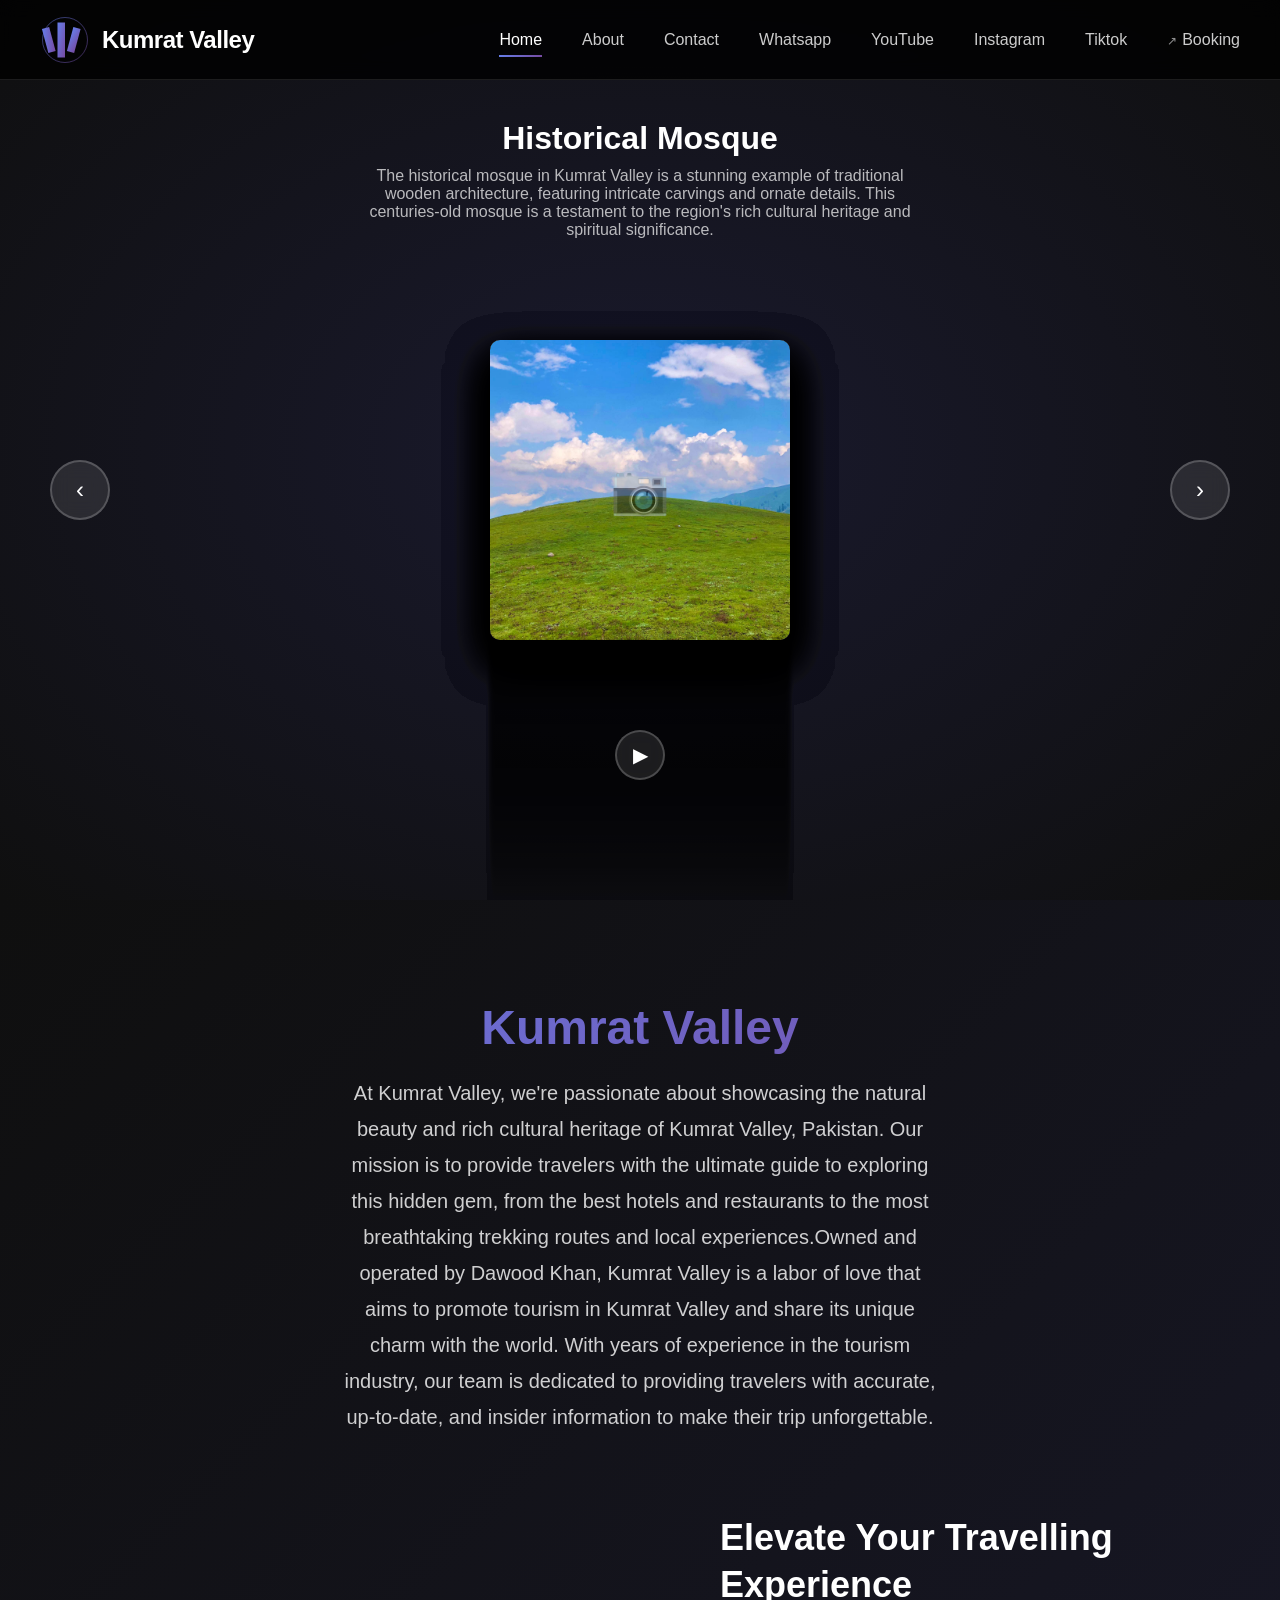
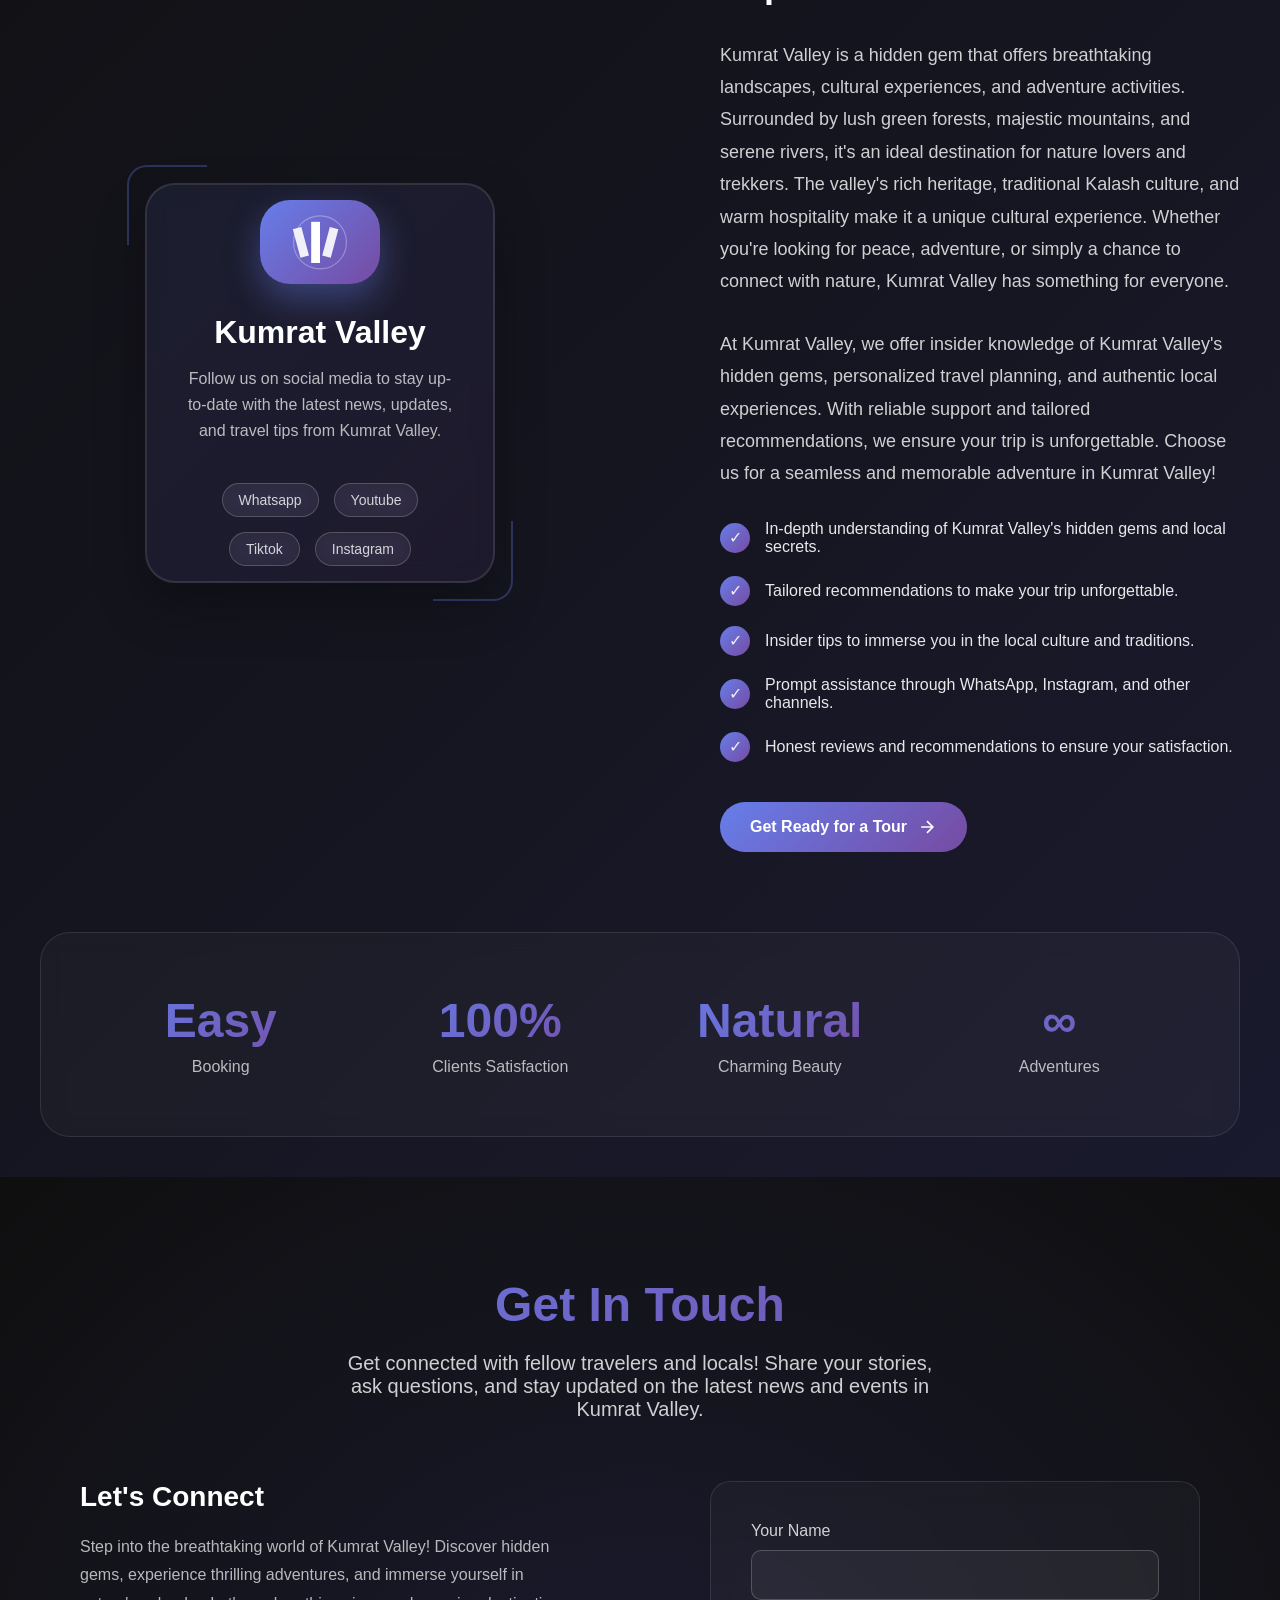
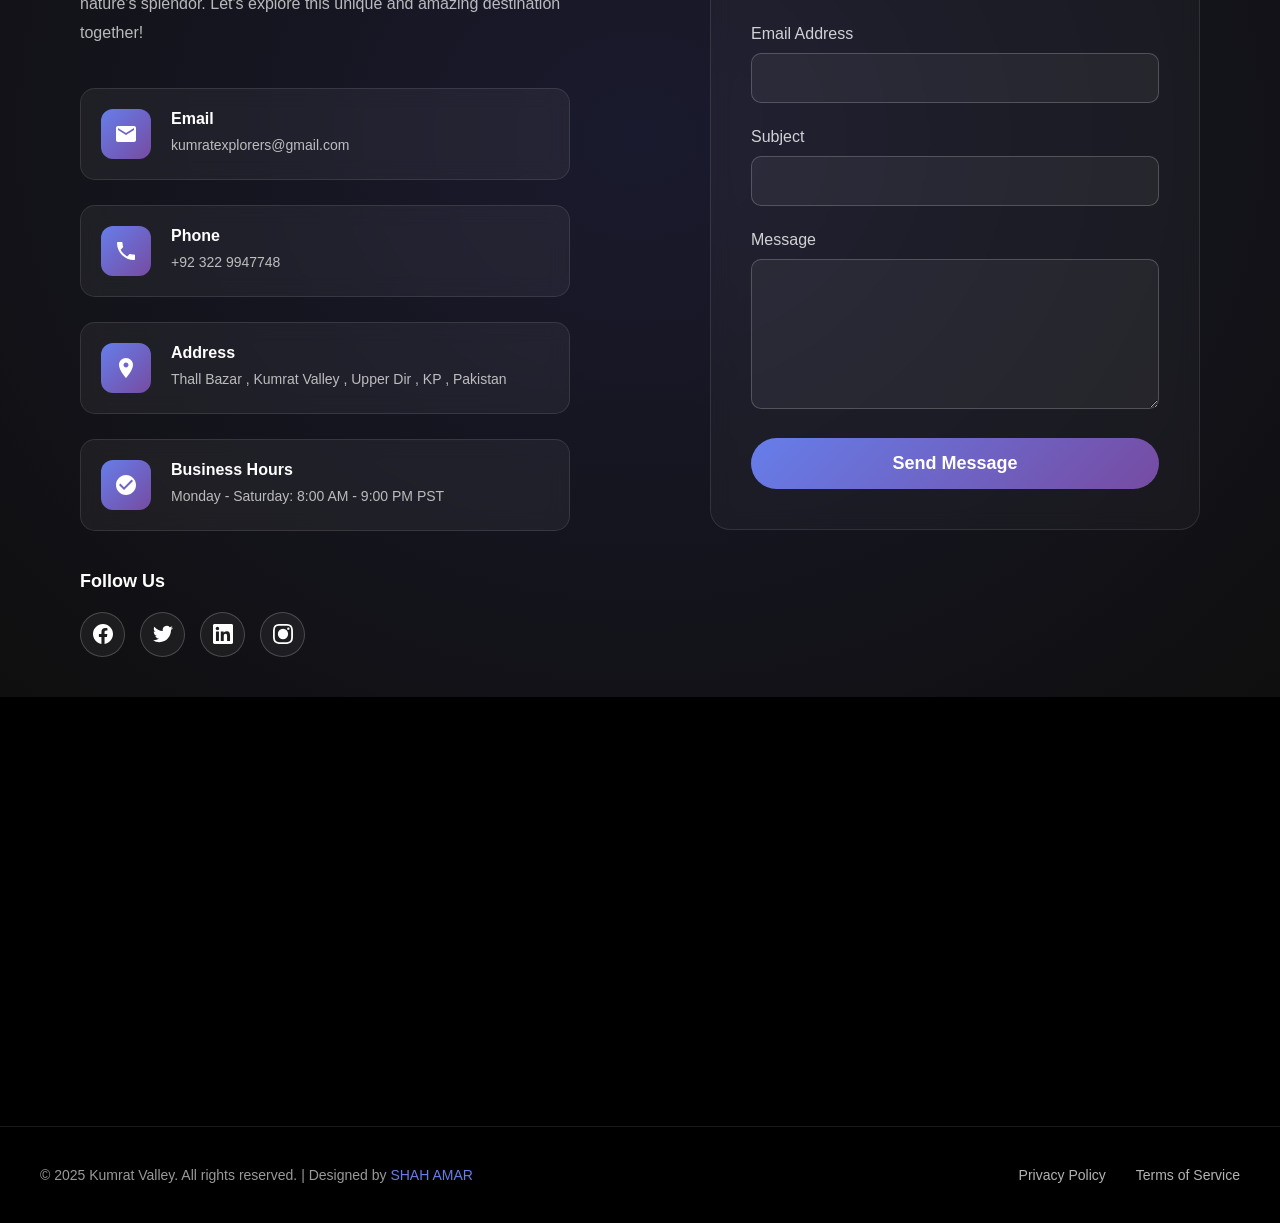
==== commit c6acecfc: "Default" ====
--- a/index.html
+++ b/index.html
@@ -1 +1,350 @@
-<!DOCTYPE html><html lang="en"><head><meta charset="UTF-8"><meta name="viewport" content="width=device-width, initial-scale=1.0"><title>Kumrat Valley</title><link href="style.css" rel="stylesheet"><!-- Kumrat Valley By Shah Amar from Doaba Charsadda --></head><body><!-- Header --><header class="header" id="header"><a href="#home" class="logo-container"><div class="logo"><svg viewBox="0 0 100 100" xmlns="http://www.w3.org/2000/svg"><defs><linearGradient id="grad1" x1="0%" y1="0%" x2="100%" y2="100%"><stop offset="0%" style="stop-color:#667eea;stop-opacity:1" /><stop offset="100%" style="stop-color:#764ba2;stop-opacity:1" /></linearGradient></defs><rect x="10" y="25" width="15" height="50" fill="url(#grad1)" transform="rotate(-15 17.5 50)" /><rect x="35" y="15" width="15" height="70" fill="url(#grad1)" /><rect x="60" y="25" width="15" height="50" fill="url(#grad1)" transform="rotate(15 67.5 50)" /><circle cx="50" cy="50" r="45" fill="none" stroke="url(#grad1)" stroke-width="2" opacity="0.5" /></svg></div><div class="logo-text">Kumrat Valley</div></a><nav class="main-menu" id="mainMenu"><a href="#home" class="menu-item active">Home</a><a href="#about" class="menu-item">About</a><a href="#contact" class="menu-item">Contact</a><a href="https://wa.me/+923229947748" class="menu-item">Whatsapp</a><a href="https://www.youtube.com/@DawoodIbrahimKumrat" class="menu-item">YouTube</a><a href="https://www.instagram.com/kumrat_valley0?igsh=cnh4NHB3M2pnN2gz" class="menu-item">Instagram</a><a href="https://www.tiktok.com/@kumrat_valley00?_t=ZP-90ZQNMDwTB0&_r=1" class="menu-item">Tiktok</a><a href="#contact" target="_blank" rel="noopener noreferrer" class="menu-item external">Booking</a></nav><div class="menu-toggle" id="menuToggle"><span></span><span></span><span></span></div></header><!-- Home Section --><section id="home" class="section"><div class="coverflow-wrapper"><div class="info"><h2 id="current-title">Historical Mosque</h2><p id="current-description">The historical mosque in Kumrat Valley is a stunning example of traditional wooden architecture, featuring intricate carvings and ornate details. This century-old structure reflects the rich cultural heritage of the region.</p></div><div class="coverflow-container" tabindex="0"><div class="coverflow" id="coverflow"><div class="coverflow-item" data-index="0"><div class="cover image-loading"><img src="images/kumrat historical musq 2.jpg" alt="Historical Mosque" loading="lazy"></div><div class="reflection"></div></div><div class="coverflow-item" data-index="1"><div class="cover image-loading"><img src="images/Thall Bazar.jpg" alt="Thall Bazar" loading="lazy"></div><div class="reflection"></div></div><div class="coverflow-item" data-index="2"><div class="cover image-loading"><img src="images/Jahaz bandha water fall.jpg" alt="Jahaz Banda" loading="lazy"></div><div class="reflection"></div></div><div class="coverflow-item" data-index="3"><div class="cover image-loading"><img src="images/back said black water.jpg" alt="Dark Water" loading="lazy"></div><div class="reflection"></div></div><div class="coverflow-item" data-index="4"><div class="cover image-loading"><img src="images/kumrat waterfall.jpg" alt="Kumrat WaterFall" loading="lazy"></div><div class="reflection"></div></div><div class="coverflow-item" data-index="5"><div class="cover image-loading"><img src="images/kund bandha 2.jpg" alt="Kund Banda" loading="lazy"></div><div class="reflection"></div></div><div class="coverflow-item" data-index="6"><div class="cover image-loading"><img src="images/badgoe top.jpg" alt="Badgoe Top" loading="lazy"></div><div class="reflection"></div></div></div><button class="nav-button prev" onclick="navigate(-1)">‹</button><button class="nav-button next" onclick="navigate(1)">›</button><div class="dots-container" id="dots"></div><button class="play-pause-button" id="playPauseBtn" onclick="toggleAutoplay()"><span class="play-icon">▶</span><span class="pause-icon" style="display: none;">❚❚</span></button></div></div></section><!-- About Section --><section id="about" class="section"><div class="about-content"><div class="about-header"><h2>Kumrat Valley</h2><p>At Kumrat Valley, we're passionate about showcasing the natural beauty and rich cultural heritage of Kumrat Valley, Pakistan. Our mission is to provide travelers with the ultimate guide to this hidden gem.</p></div><div class="about-main"><div class="about-visual"><div class="showcase-display"><div class="showcase-main"><div class="corner-decoration top-left"></div><div class="corner-decoration bottom-right"></div><div class="showcase-logo"><svg viewBox="0 0 100 100" xmlns="http://www.w3.org/2000/svg"><rect x="10" y="25" width="15" height="50" fill="white" transform="rotate(-15 17.5 50)" opacity="0.9" /><rect x="35" y="15" width="15" height="70" fill="white" /><rect x="60" y="25" width="15" height="50" fill="white" transform="rotate(15 67.5 50)" opacity="0.9" /><circle cx="50" cy="50" r="45" fill="none" stroke="white" stroke-width="2" opacity="0.3" /></svg></div><h3 class="showcase-title">Kumrat Valley</h3><p class="showcase-subtitle">Follow us on social media to stay up-to-date with the latest news, updates, and travel tips from Kumrat Valley.</p><div class="showcase-badges"><a href="https://wa.me/+923229947748" target="_blank" rel="noopener noreferrer" class="badge">Whatsapp</a><a href="https://www.youtube.com/@DawoodIbrahimKumrat" target="_blank" rel="noopener noreferrer" class="badge">Youtube</a><a href="https://www.tiktok.com/@kumrat_valley00?_t=ZP-90ZQNMDwTB0&_r=1" target="_blank" rel="noopener noreferrer" class="badge">Tiktok</a><a href="https://www.instagram.com/kumrat_valley0?igsh=cnh4NHB3M2pnN2gz" target="_blank" rel="noopener noreferrer" class="badge">Instagram</a></div></div></div></div><div class="about-info"><h3>Elevate Your Travelling Experience</h3><p>Kumrat Valley is a hidden gem that offers breathtaking landscapes, cultural experiences, and adventure activities. Surrounded by lush green forests, majestic mountains, and serene water bodies, it's the perfect destination for nature lovers and adventure seekers alike.</p><p>At Kumrat Valley, we offer insider knowledge of Kumrat Valley's hidden gems, personalized travel planning, and authentic local experiences. With reliable support and tailored recommendations, we ensure your journey is unforgettable.</p><ul class="feature-list"><li>In-depth understanding of Kumrat Valley's hidden gems and local secrets.</li><li>Tailored recommendations to make your trip unforgettable.</li><li>Insider tips to immerse you in the local culture and traditions.</li><li>Prompt assistance through WhatsApp, Instagram, and other channels.</li><li>Honest reviews and recommendations to ensure your satisfaction.</li></ul><a href="#contact" class="cta-button">Get Ready for a Tour<svg view="0 0 24 24" fill="currentColor"><path d="M5 12h14m-7-7l7 7-7 7" stroke="currentColor" stroke-width="2" fill="none"/></svg></a></div></div><div class="stats-section"><div class="stat-item"><div class="stat-number">Easy</div><div class="stat-label">Booking</div></div><div class="stat-item"><div class="stat-number">100%</div><div class="stat-label">Clients Satisfaction</div></div><div class="stat-item"><div class="stat-number">Natural</div><div class="stat-label">Charming Beauty</div></div><div class="stat-item"><div class="stat-number">∞</div><div class="stat-label">Adventures</div></div></div></div></section><!-- Contact Section --><section id="contact" class="section"><div class="contact-content"><div class="contact-header"><h2>Get In Touch</h2><p>Get connected with fellow travelers and locals! Share your stories, ask questions, and stay updated on the latest news and events in Kumrat Valley.</p></div><div class="contact-container"><div class="contact-info-section"><h3>Let's Connect</h3><p>Step into the breathtaking world of Kumrat Valley! Discover hidden gems, experience thrilling adventures, and immerse yourself in nature's splendor. Let's explore this unique and magical destination together.</p><div class="contact-details"><div class="contact-item"><div class="contact-icon"><svg view="0 0 24 24"><path d="M20 4H4c-1.1 0-1.99.9-1.99 2L2 18c0 1.1.9 2 2 2h16c1.1 0 2-.9 2-2V6c0-1.1-.9-2-2-2zm0 4l-8 5-8-5V6l8 5 8-5v2z"/></svg></div><div class="contact-text"><h4>Email</h4><p>kumratexplorers@gmail.com</p></div></div><div class="contact-item"><div class="contact-icon"><svg view="0 0 24 24"><path d="M6.62 10.79c1.44 2.83 3.76 5.14 6.59 6.59l2.2-2.2c.27-.27.67-.36 1.02-.24 1.12.37 2.33.57 3.57.57.55 0 1 .45 1 1V20c0 .55-.45 1-1 1-9.39 0-17-7.61-17-17 0-.55.45-1 1-1h3.5c.55 0 1 .45 1 1 0 1.25.2 2.45.57 3.57.11.35.03.74-.25 1.02l-2.2 2.2z"/></svg></div><div class="contact-text"><h4>Phone</h4><p>+92 322 9947748</p></div></div><div class="contact-item"><div class="contact-icon"><svg view="0 0 24 24"><path d="M12 2C8.13 2 5 5.13 5 9c0 5.25 7 13 7 13s7-7.75 7-13c0-3.87-3.13-7-7-7zm0 9.5c-1.38 0-2.5-1.12-2.5-2.5s1.12-2.5 2.5-2.5 2.5 1.12 2.5 2.5-1.12 2.5-2.5 2.5z"/></svg></div><div class="contact-text"><h4>Address</h4><p>Thall Bazar, Kumrat Valley, Upper Dir, KP, Pakistan</p></div></div><div class="contact-item"><div class="contact-icon"><svg view="0 0 24 24"><path d="M12 2C6.48 2 2 6.48 2 12s4.48 10 10 10 10-4.48 10-10S17.52 2 12 2zm-2 15l-5-5 1.41-1.41L10 14.17l7.59-7.59L19 8l-9 9z"/></svg></div><div class="contact-text"><h4>Business Hours</h4><p>Monday - Saturday: 8:00 AM - 9:00 PM PST</p></div></div></div><div class="social-links"><h4>Follow Us</h4><div class="social-buttons"><a href="https://www.facebook.com/share/1ZhqiZa23u/" class="social-btn" title="Facebook"><svg view="0 0 24 24"><path d="M24 12.073c0-6.627-5.373-12-12-12s-12 5.373-12 12c0 5.99 4.388 10.954 10.125 11.854v-8.385H7.078v-3.47h3.047V9.43c0-3.007 1.792-4.669 4.533-4.669 1.312 0 2.686.235 2.686.235v2.953H15.83c-1.491 0-1.956.925-1.956 1.874v2.25h3.328l-.532 3.47h-2.796v8.385C19.612 23.027 24 18.062 24 12.073z"/></svg></a><a href="https://www.youtube.com/@DawoodIbrahimKumrat" class="social-btn" title="YouTube"><svg view="0 0 24 24"><path d="M20.447 20.452h-3.554v-5.569c0-1.328-.027-3.037-1.852-3.037-1.853 0-2.136 1.445-2.136 2.939v5.667H9.351V9h3.414v1.561h.046c.477-.9 1.637-1.85 3.37-1.85 3.601 0 4.267 2.37 4.267 5.455v6.286zM5.337 7.433c-1.144 0-2.063-.926-2.063-2.065 0-1.138.92-2.063 2.063-2.063 1.14 0 2.064.925 2.064 2.063 0 1.139-.925 2.065-2.064 2.065zm1.782 13.019H3.555V9h3.564v11.452zM22.225 0H1.771C.792 0 0 .774 0 1.729v20.542C0 23.227.792 24 1.771 24h20.451C23.2 24 24 23.227 24 22.271V1.729C24 .774 23.2 0 22.225 0z"/></svg></a><a href="https://www.instagram.com/kumrat_valley0?igsh=cnh4NHB3M2pnN2gz" class="social-btn" title="Instagram"><svg view="0 0 24 24"><path d="M12 2.163c3.204 0 3.584.012 4.85.07 3.252.148 4.771 1.691 4.919 4.919.058 1.265.069 1.645.069 4.849 0 3.205-.012 3.584-.069 4.849-.149 3.225-1.664 4.771-4.919 4.919-1.266.058-1.644.07-4.85.07-3.204 0-3.584-.012-4.849-.07-3.26-.149-4.771-1.699-4.919-4.92-.058-1.265-.07-1.644-.07-4.849 0-3.204.013-3.583.07-4.849.149-3.227 1.664-4.771 4.919-4.919 1.266-.057 1.645-.069 4.849-.069zm0-2.163C8.756 0 8.331.012 7.052.07 3.656.272 1.273 2.69 1.07 6.052.012 7.331 0 7.756 0 12s.012 4.669.07 5.948c.202 3.36 2.59 5.778 5.95 5.98 1.279.058 1.704.07 4.95.07s3.671-.012 4.95-.07c3.36-.202 5.748-2.62 5.95-5.98.058-1.279.07-1.704.07-4.95s-.012-4.669-.07-5.948c-.202-3.36-2.59-5.778-5.95-5.98C15.669.012 15.244 0 12 0z"/></svg></a><a href="https://www.tiktok.com/@kumrat_valley00" class="social-btn" title="TikTok"><svg view="0 0 24 24"><path d="M19.59 6.69a4.83 4.83 0 0 1-3.77-4.25V2h-3.68v13.67a2.89 2.89 0 1 1-5.92-2.87 2.88 2.88 0 0 1 2.31 1.25V9.44a6.57 6.57 0 1 0 5.94 5.11V9.39a8.38 8.38 0 0 0 5.13 1.82v-3.54a4.83 4.83 0 0 1-.76-.08z"/></svg></a></div></div></div><div class="contact-form-section"><form class="contact-form" onsubmit="handleSubmit(event)" action="https://formspree.io/f/meorvvwj" method="POST"><div class="form-group"><label for="name">Your Name</label><input type="text" id="name" name="name" required></div><div class="form-group"><label for="email">Email Address</label><input type="email" id="email" name="email" required></div><div class="form-group"><label for="subject">Subject</label><input type="text" id="subject" name="subject" required></div><div class="form-group"><label for="message">Message</label><textarea id="message" name="message" required></textarea></div><button type="submit" class="submit-btn">Send Message</button></form></div></div></div></section><!-- Map Section --><section class="map-section"><div class="map-container"><h2>Location</h2><iframe src="https://www.google.com/maps/embed?pb=!1m18!1m12!1m3!1d3450.7198475141564!2d72.30391141506984!3d35.2461790381684!2m3!1f0!2f0!3f0!3m2!1i1024!2i768!4f13.1!3m3!1m2!1s0x38f9115efe337f7b%3A0x514d074ecd30ff14!2sKumrat%20Valley%2C%20Upper%20Dir%2C%20Khyber%20Pakhtunkhwa!5e0!3m2!1sen!2s!4v1613626861700" width="100%" height="450" style="border:0;" allowfullscreen="" loading="lazy" referrerpolicy="no-referrer-when-downgrade"></iframe></div></section><!-- Footer --><footer class="footer"><div class="footer-content"><div class="footer-copyright">© 2025 Kumrat Valley. All rights reserved. | Designed by <a href="https://wa.me/+923139424265" target="_blank" rel="noopener noreferrer">SHAH AMAR</a></div><div class="footer-links"><a href="#privacy" onclick="event.preventDefault(); alert('We respect your privacy and protect your personal data. We collect information through website interactions and use it to respond to your inquiries and improve our services.')">Privacy Policy</a><a href="#terms" onclick="event.preventDefault(); alert('By using Kumrat Valley, you agree to our terms. We provide information for personal use only, strive for accuracy but do not guarantee completeness.')">Terms of Service</a></div></div></footer><!-- Scroll to top button --><div class="scroll-to-top" id="scrollToTop"><span>↑</span></div><script src="scripts.js"></script></body></html>+<!DOCTYPE html>
+<html lang="en">
+<head>
+    <meta charset="UTF-8">
+    <meta name="viewport" content="width=device-width, initial-scale=1.0">
+    <title>Kumrat Valley</title>
+    <link href="style.css" rel="stylesheet">
+<!--
+
+Kumrat Valley
+
+By Shah Amar from Doaba Charsadda 
+
+-->
+</head>
+<body>
+    <!-- Header -->
+    <header class="header" id="header">
+        <a href="#home" class="logo-container">
+            <div class="logo">
+                <svg viewBox="0 0 100 100" xmlns="http://www.w3.org/2000/svg">
+                    <defs>
+                        <linearGradient id="grad1" x1="0%" y1="0%" x2="100%" y2="100%">
+                            <stop offset="0%" style="stop-color:#667eea;stop-opacity:1" />
+                            <stop offset="100%" style="stop-color:#764ba2;stop-opacity:1" />
+                        </linearGradient>
+                    </defs>
+                    <rect x="10" y="25" width="15" height="50" fill="url(#grad1)" transform="rotate(-15 17.5 50)" />
+                    <rect x="35" y="15" width="15" height="70" fill="url(#grad1)" />
+                    <rect x="60" y="25" width="15" height="50" fill="url(#grad1)" transform="rotate(15 67.5 50)" />
+                    <circle cx="50" cy="50" r="45" fill="none" stroke="url(#grad1)" stroke-width="2" opacity="0.5" />
+                </svg>
+            </div>
+            <div class="logo-text">Kumrat Valley</div>
+        </a>
+        
+        <nav class="main-menu" id="mainMenu">
+            <a href="#home" class="menu-item active">Home</a>
+            <a href="#about" class="menu-item">About</a>
+            <a href="#contact" class="menu-item">Contact</a>
+            <a href="https://wa.me/+923229947748" class="menu-item">Whatsapp</a>
+            <a href="https://www.youtube.com/@DawoodIbrahimKumrat" class="menu-item">YouTube</a>
+            <a href="https://www.instagram.com/kumrat_valley0?igsh=cnh4NHB3M2pnN2gz" class="menu-item">Instagram</a>
+            <a href="https://www.tiktok.com/@kumrat_valley00?_t=ZP-90ZQNMDwTB0&_r=1" class="menu-item">Tiktok</a>
+            <a href="#contact" target="_blank" rel="noopener noreferrer" class="menu-item external">Booking</a>
+        </nav>
+        
+        <div class="menu-toggle" id="menuToggle">
+            <span></span>
+            <span></span>
+            <span></span>
+        </div>
+    </header>
+
+    <!-- Home Section -->
+    <section id="home" class="section">
+        <div class="coverflow-wrapper">
+            <div class="info">
+                <h2 id="current-title">Historical Mosque</h2>
+                <p id="current-description">The historical mosque in Kumrat Valley is a stunning example of traditional wooden architecture, featuring intricate carvings and ornate details. This centuries-old mosque is a testament to the region's rich cultural heritage and spiritual significance.</p>
+            </div>
+
+            <div class="coverflow-container" tabindex="0">
+                <div class="coverflow" id="coverflow">
+                    <div class="coverflow-item" data-index="0">
+                        <div class="cover image-loading">
+                            <img src="images/kumrat historical musq 2.jpg" alt="Historical Mosque" loading="lazy">
+                        </div>
+                        <div class="reflection"></div>
+                    </div>
+                    <div class="coverflow-item" data-index="1">
+                        <div class="cover image-loading">
+                            <img src="images/Thall Bazar.jpg" alt="Thall Bazar" loading="lazy">
+                        </div>
+                        <div class="reflection"></div>
+                    </div>
+                    <div class="coverflow-item" data-index="2">
+                        <div class="cover image-loading">
+                            <img src="images/Jahaz bandha water fall.jpg" alt="Jahaz Banda" loading="lazy">
+                        </div>
+                        <div class="reflection"></div>
+                    </div>
+                    <div class="coverflow-item" data-index="3">
+                        <div class="cover image-loading">
+                            <img src="images/back said black water.jpg" alt="Dark Water" loading="lazy">
+                        </div>
+                        <div class="reflection"></div>
+                    </div>
+                    <div class="coverflow-item" data-index="4">
+                        <div class="cover image-loading">
+                            <img src="images/kumrat waterfall.jpg" alt="Kumrat WaterFall" loading="lazy">
+                        </div>
+                        <div class="reflection"></div>
+                    </div>
+                    <div class="coverflow-item" data-index="5">
+                        <div class="cover image-loading">
+                            <img src="images/kund bandha 2.jpg" alt="Kund Banda" loading="lazy">
+                        </div>
+                        <div class="reflection"></div>
+                    </div>
+                    <div class="coverflow-item" data-index="6">
+                        <div class="cover image-loading">
+                            <img src="images/badgoe top.jpg" alt="Badgoe Top" loading="lazy">
+                        </div>
+                        <div class="reflection"></div>
+                    </div>
+                </div>
+
+                <button class="nav-button prev" onclick="navigate(-1)">‹</button>
+                <button class="nav-button next" onclick="navigate(1)">›</button>
+
+                <div class="dots-container" id="dots"></div>
+                
+                <!-- Play/Pause Button -->
+                <button class="play-pause-button" id="playPauseBtn" onclick="toggleAutoplay()">
+                    <span class="play-icon">▶</span>
+                    <span class="pause-icon" style="display: none;">❚❚</span>
+                </button>
+            </div>
+        </div>
+    </section>
+
+    <!-- About Section -->
+    <section id="about" class="section">
+        <div class="about-content">
+            <div class="about-header">
+                <h2>Kumrat Valley</h2>
+                <p>At Kumrat Valley, we're passionate about showcasing the natural beauty and rich cultural heritage of Kumrat Valley, Pakistan. Our mission is to provide travelers with the ultimate guide to exploring this hidden gem, from the best hotels and restaurants to the most breathtaking trekking routes and local experiences.Owned and operated by Dawood Khan, Kumrat Valley is a labor of love that aims to promote tourism in Kumrat Valley and share its unique charm with the world. With years of experience in the tourism industry, our team is dedicated to providing travelers with accurate, up-to-date, and insider information to make their trip unforgettable.</p>
+            </div>
+            
+            <div class="about-main">
+                <div class="about-visual">
+                    <div class="showcase-display">
+                        <div class="showcase-main">
+                            <div class="corner-decoration top-left"></div>
+                            <div class="corner-decoration bottom-right"></div>
+                            
+                            <div class="showcase-logo">
+                                <svg viewBox="0 0 100 100" xmlns="http://www.w3.org/2000/svg">
+                                    <rect x="10" y="25" width="15" height="50" fill="white" transform="rotate(-15 17.5 50)" opacity="0.9" />
+                                    <rect x="35" y="15" width="15" height="70" fill="white" />
+                                    <rect x="60" y="25" width="15" height="50" fill="white" transform="rotate(15 67.5 50)" opacity="0.9" />
+                                    <circle cx="50" cy="50" r="45" fill="none" stroke="white" stroke-width="2" opacity="0.3" />
+                                </svg>
+                            </div>
+                            
+                            <h3 class="showcase-title">Kumrat Valley</h3>
+                            <p class="showcase-subtitle">Follow us on social media to stay up-to-date with the latest news, updates, and travel tips from Kumrat Valley.</p>
+                            
+                            <div class="showcase-badges">
+                                <a href="https://wa.me/+923229947748" target="_blank" rel="noopener noreferrer" class="badge">Whatsapp</a>
+                                <a href="https://www.youtube.com/@DawoodIbrahimKumrat" target="_blank" rel="noopener noreferrer" class="badge">Youtube</a>
+                                <a href="https://www.tiktok.com/@kumrat_valley00?_t=ZP-90ZQNMDwTB0&_r=1" target="_blank" rel="noopener noreferrer" class="badge">Tiktok</a>
+                                <a href="https://www.instagram.com/kumrat_valley0?igsh=cnh4NHB3M2pnN2gz" target="_blank" rel="noopener noreferrer" class="badge">Instagram</a>
+                            </div>
+                        </div>
+                    </div>
+                </div>
+                
+                <div class="about-info">
+                    <h3>Elevate Your Travelling Experience</h3>
+                    <p>Kumrat Valley is a hidden gem that offers breathtaking landscapes, cultural experiences, and adventure activities. Surrounded by lush green forests, majestic mountains, and serene rivers, it's an ideal destination for nature lovers and trekkers. The valley's rich heritage, traditional Kalash culture, and warm hospitality make it a unique cultural experience. Whether you're looking for peace, adventure, or simply a chance to connect with nature, Kumrat Valley has something for everyone.</p>
+                    <p>At Kumrat Valley, we offer insider knowledge of Kumrat Valley's hidden gems, personalized travel planning, and authentic local experiences. With reliable support and tailored recommendations, we ensure your trip is unforgettable. Choose us for a seamless and memorable adventure in Kumrat Valley!</p>
+                    
+                    <ul class="feature-list">
+                        <li>In-depth understanding of Kumrat Valley's hidden gems and local secrets.</li>
+                        <li>Tailored recommendations to make your trip unforgettable.</li>
+                        <li>Insider tips to immerse you in the local culture and traditions.</li>
+                        <li>Prompt assistance through WhatsApp, Instagram, and other channels.</li>
+                        <li>Honest reviews and recommendations to ensure your satisfaction.</li>
+                    </ul>
+                    
+                    <a href="#contact" class="cta-button">
+                        Get Ready for a Tour
+                        <svg viewBox="0 0 24 24" fill="currentColor">
+                            <path d="M5 12h14m-7-7l7 7-7 7" stroke="currentColor" stroke-width="2" fill="none"/>
+                        </svg>
+                    </a>
+                </div>
+            </div>
+            
+            <div class="stats-section">
+                <div class="stat-item">
+                    <div class="stat-number">Easy</div>
+                    <div class="stat-label">Booking</div>
+                </div>
+                <div class="stat-item">
+                    <div class="stat-number">100%</div>
+                    <div class="stat-label">Clients Satisfaction</div>
+                </div>
+                <div class="stat-item">
+                    <div class="stat-number">Natural</div>
+                    <div class="stat-label">Charming Beauty</div>
+                </div>
+                <div class="stat-item">
+                    <div class="stat-number">∞</div>
+                    <div class="stat-label">Adventures</div>
+                </div>
+            </div>
+        </div>
+    </section>
+
+    <!-- Contact Section -->
+    <section id="contact" class="section">
+        <div class="contact-content">
+            <div class="contact-header">
+                <h2>Get In Touch</h2>
+                <p>Get connected with fellow travelers and locals! Share your stories, ask questions, and stay updated on the latest news and events in Kumrat Valley.</p>
+            </div>
+            
+            <div class="contact-container">
+                <div class="contact-info-section">
+                    <h3>Let's Connect</h3>
+                    <p>Step into the breathtaking world of Kumrat Valley! Discover hidden gems, experience thrilling adventures, and immerse yourself in nature's splendor. Let's explore this unique and amazing destination together!</p>
+                    
+                    <div class="contact-details">
+                        <div class="contact-item">
+                            <div class="contact-icon">
+                                <svg viewBox="0 0 24 24">
+                                    <path d="M20 4H4c-1.1 0-1.99.9-1.99 2L2 18c0 1.1.9 2 2 2h16c1.1 0 2-.9 2-2V6c0-1.1-.9-2-2-2zm0 4l-8 5-8-5V6l8 5 8-5v2z"/>
+                                </svg>
+                            </div>
+                            <div class="contact-text">
+                                <h4>Email</h4>
+                                <p>kumratexplorers@gmail.com</p>
+                            </div>
+                        </div>
+                        
+                        <div class="contact-item">
+                            <div class="contact-icon">
+                                <svg viewBox="0 0 24 24">
+                                    <path d="M6.62 10.79c1.44 2.83 3.76 5.14 6.59 6.59l2.2-2.2c.27-.27.67-.36 1.02-.24 1.12.37 2.33.57 3.57.57.55 0 1 .45 1 1V20c0 .55-.45 1-1 1-9.39 0-17-7.61-17-17 0-.55.45-1 1-1h3.5c.55 0 1 .45 1 1 0 1.25.2 2.45.57 3.57.11.35.03.74-.25 1.02l-2.2 2.2z"/>
+                                </svg>
+                            </div>
+                            <div class="contact-text">
+                                <h4>Phone</h4>
+                                <p>+92 322 9947748</p>
+                            </div>
+                        </div>
+                        
+                        <div class="contact-item">
+                            <div class="contact-icon">
+                                <svg viewBox="0 0 24 24">
+                                    <path d="M12 2C8.13 2 5 5.13 5 9c0 5.25 7 13 7 13s7-7.75 7-13c0-3.87-3.13-7-7-7zm0 9.5c-1.38 0-2.5-1.12-2.5-2.5s1.12-2.5 2.5-2.5 2.5 1.12 2.5 2.5-1.12 2.5-2.5 2.5z"/>
+                                </svg>
+                            </div>
+                            <div class="contact-text">
+                                <h4>Address</h4>
+                                <p>Thall Bazar , Kumrat Valley , Upper Dir , KP , Pakistan </p>
+                            </div>
+                        </div>
+                        
+                        <div class="contact-item">
+                            <div class="contact-icon">
+                                <svg viewBox="0 0 24 24">
+                                    <path d="M12 2C6.48 2 2 6.48 2 12s4.48 10 10 10 10-4.48 10-10S17.52 2 12 2zm-2 15l-5-5 1.41-1.41L10 14.17l7.59-7.59L19 8l-9 9z"/>
+                                </svg>
+                            </div>
+                            <div class="contact-text">
+                                <h4>Business Hours</h4>
+                                <p>Monday - Saturday: 8:00 AM - 9:00 PM PST</p>
+                            </div>
+                        </div>
+                    </div>
+                    
+                    <div class="social-links">
+                        <h4>Follow Us</h4>
+                        <div class="social-buttons">
+                            <a href="#" class="social-btn" title="Facebook">
+                                <svg viewBox="0 0 24 24">
+                                    <path d="M24 12.073c0-6.627-5.373-12-12-12s-12 5.373-12 12c0 5.99 4.388 10.954 10.125 11.854v-8.385H7.078v-3.47h3.047V9.43c0-3.007 1.792-4.669 4.533-4.669 1.312 0 2.686.235 2.686.235v2.953H15.83c-1.491 0-1.956.925-1.956 1.874v2.25h3.328l-.532 3.47h-2.796v8.385C19.612 23.027 24 18.062 24 12.073z"/>
+                                </svg>
+                            </a>
+                            <a href="https://www.facebook.com/share/1ZhqiZa23u/" class="social-btn" title="Facebook">
+                                <svg viewBox="0 0 24 24">
+                                    <path d="M23.953 4.57a10 10 0 01-2.825.775 4.958 4.958 0 002.163-2.723c-.951.555-2.005.959-3.127 1.184a4.92 4.92 0 00-8.384 4.482C7.69 8.095 4.067 6.13 1.64 3.162a4.822 4.822 0 00-.666 2.475c0 1.71.87 3.213 2.188 4.096a4.904 4.904 0 01-2.228-.616v.06a4.923 4.923 0 003.946 4.827 4.996 4.996 0 01-2.212.085 4.936 4.936 0 004.604 3.417 9.867 9.867 0 01-6.102 2.105c-.39 0-.779-.023-1.17-.067a13.995 13.995 0 007.557 2.209c9.053 0 13.998-7.496 13.998-13.985 0-.21 0-.42-.015-.63A9.935 9.935 0 0024 4.59z"/>
+                                </svg>
+                            </a>
+                            <a href="https://www.youtube.com/@DawoodIbrahimKumrat" class="social-btn" title="YouTube">
+                                <svg viewBox="0 0 24 24">
+                                    <path d="M20.447 20.452h-3.554v-5.569c0-1.328-.027-3.037-1.852-3.037-1.853 0-2.136 1.445-2.136 2.939v5.667H9.351V9h3.414v1.561h.046c.477-.9 1.637-1.85 3.37-1.85 3.601 0 4.267 2.37 4.267 5.455v6.286zM5.337 7.433c-1.144 0-2.063-.926-2.063-2.065 0-1.138.92-2.063 2.063-2.063 1.14 0 2.064.925 2.064 2.063 0 1.139-.925 2.065-2.064 2.065zm1.782 13.019H3.555V9h3.564v11.452zM22.225 0H1.771C.792 0 0 .774 0 1.729v20.542C0 23.227.792 24 1.771 24h20.451C23.2 24 24 23.227 24 22.271V1.729C24 .774 23.2 0 22.222 0h.003z"/>
+                                </svg>
+                            </a>
+                            <a href="https://www.instagram.com/kumrat_valley0?igsh=cnh4NHB3M2pnN2gz" class="social-btn" title="Instagram">
+                                <svg viewBox="0 0 24 24">
+                                    <path d="M12 2.163c3.204 0 3.584.012 4.85.07 3.252.148 4.771 1.691 4.919 4.919.058 1.265.069 1.645.069 4.849 0 3.205-.012 3.584-.069 4.849-.149 3.225-1.664 4.771-4.919 4.919-1.266.058-1.644.07-4.85.07-3.204 0-3.584-.012-4.849-.07-3.26-.149-4.771-1.699-4.919-4.92-.058-1.265-.07-1.644-.07-4.849 0-3.204.013-3.583.07-4.849.149-3.227 1.664-4.771 4.919-4.919 1.266-.057 1.645-.069 4.849-.069zm0-2.163c-3.259 0-3.667.014-4.947.072-4.358.2-6.78 2.618-6.98 6.98-.059 1.281-.073 1.689-.073 4.948 0 3.259.014 3.668.072 4.948.2 4.358 2.618 6.78 6.98 6.98 1.281.058 1.689.072 4.948.072 3.259 0 3.668-.014 4.948-.072 4.354-.2 6.782-2.618 6.979-6.98.059-1.28.073-1.689.073-4.948 0-3.259-.014-3.667-.072-4.947-.196-4.354-2.617-6.78-6.979-6.98-1.281-.059-1.69-.073-4.949-.073zM5.838 12a6.162 6.162 0 1112.324 0 6.162 6.162 0 01-12.324 0zM12 16a4 4 0 110-8 4 4 0 010 8zm4.965-10.405a1.44 1.44 0 112.881.001 1.44 1.44 0 01-2.881-.001z"/>
+                                </svg>
+                            </a>
+                        </div>
+                    </div>
+                </div>
+                
+                <div class="contact-form-section">
+                    <form class="contact-form" onsubmit="handleSubmit(event)" action="https://formspree.io/f/meorvvwj"
+  method="POST"
+>
+                        <div class="form-group">
+                            <label for="name">Your Name</label>
+                            <input type="text" id="name" name="name" required>
+                        </div>
+                        <div class="form-group">
+                            <label for="email">Email Address</label>
+                            <input type="email" id="email" name="email" required>
+                        </div>
+                        <div class="form-group">
+                            <label for="subject">Subject</label>
+                            <input type="text" id="subject" name="subject" required>
+                        </div>
+                        <div class="form-group">
+                            <label for="message">Message</label>
+                            <textarea id="message" name="message" required></textarea>
+                        </div>
+                        <button type="submit" class="submit-btn">Send Message</button>
+                    </form>
+                </div>
+            </div>
+        </div>
+    </section>
+    <section>
+        <div>
+           <div class="mapouter"><div class="gmap_canvas"><iframe class="gmap_iframe" width="100%" frameborder="0" scrolling="no" marginheight="0" marginwidth="0" src="https://maps.google.com/maps?width=300&amp;height=349&amp;hl=en&amp;q=Kumrat Valley &amp;t=k&amp;z=9&amp;ie=UTF8&amp;iwloc=B&amp;output=embed"></iframe><a href="https://embed-googlemap.com">embed-googlemap.com</a></div><style>.mapouter{position:relative;text-align:right;width:100%;height:349px;}.gmap_canvas {overflow:hidden;background:none!important;width:100%;height:349px;}.gmap_iframe {height:349px!important;}</style></div>
+            
+        </div>
+        
+        
+    </section>
+    
+
+    <!-- Footer -->
+    <footer class="footer">
+        <div class="footer-content">
+            <div class="footer-copyright">
+                © 2025 Kumrat Valley. All rights reserved. | Designed by <a href="https://wa.me/+923139424265" target="_blank" rel="noopener noreferrer">SHAH AMAR</a>
+            </div>
+            <div class="footer-links">
+                <a href="#privacy" onclick="event.preventDefault(); alert('We respect your privacy and protect your personal data. We collect information through website interactions and use it to respond to inquiries and improve our services. We take reasonable measures to protect your data and do not share it with third parties without your consent.');">Privacy Policy</a>
+                <a href="#terms" onclick="event.preventDefault(); alert('By using Kumrat Valley, you agree to our terms. We provide information for personal use only, strive for accuracy but do not guarantee it, and are not liable for damages. You must use the website responsibly and not reproduce content without permission. We reserve the right to modify these terms..');">Terms of Service</a>
+            </div>
+        </div>
+    </footer>
+
+    <!-- Scroll to top button -->
+    <div class="scroll-to-top" id="scrollToTop">
+        <span>↑</span>
+    </div>
+
+<script src="scripts.js"></script>
+
+</body>
+</html>
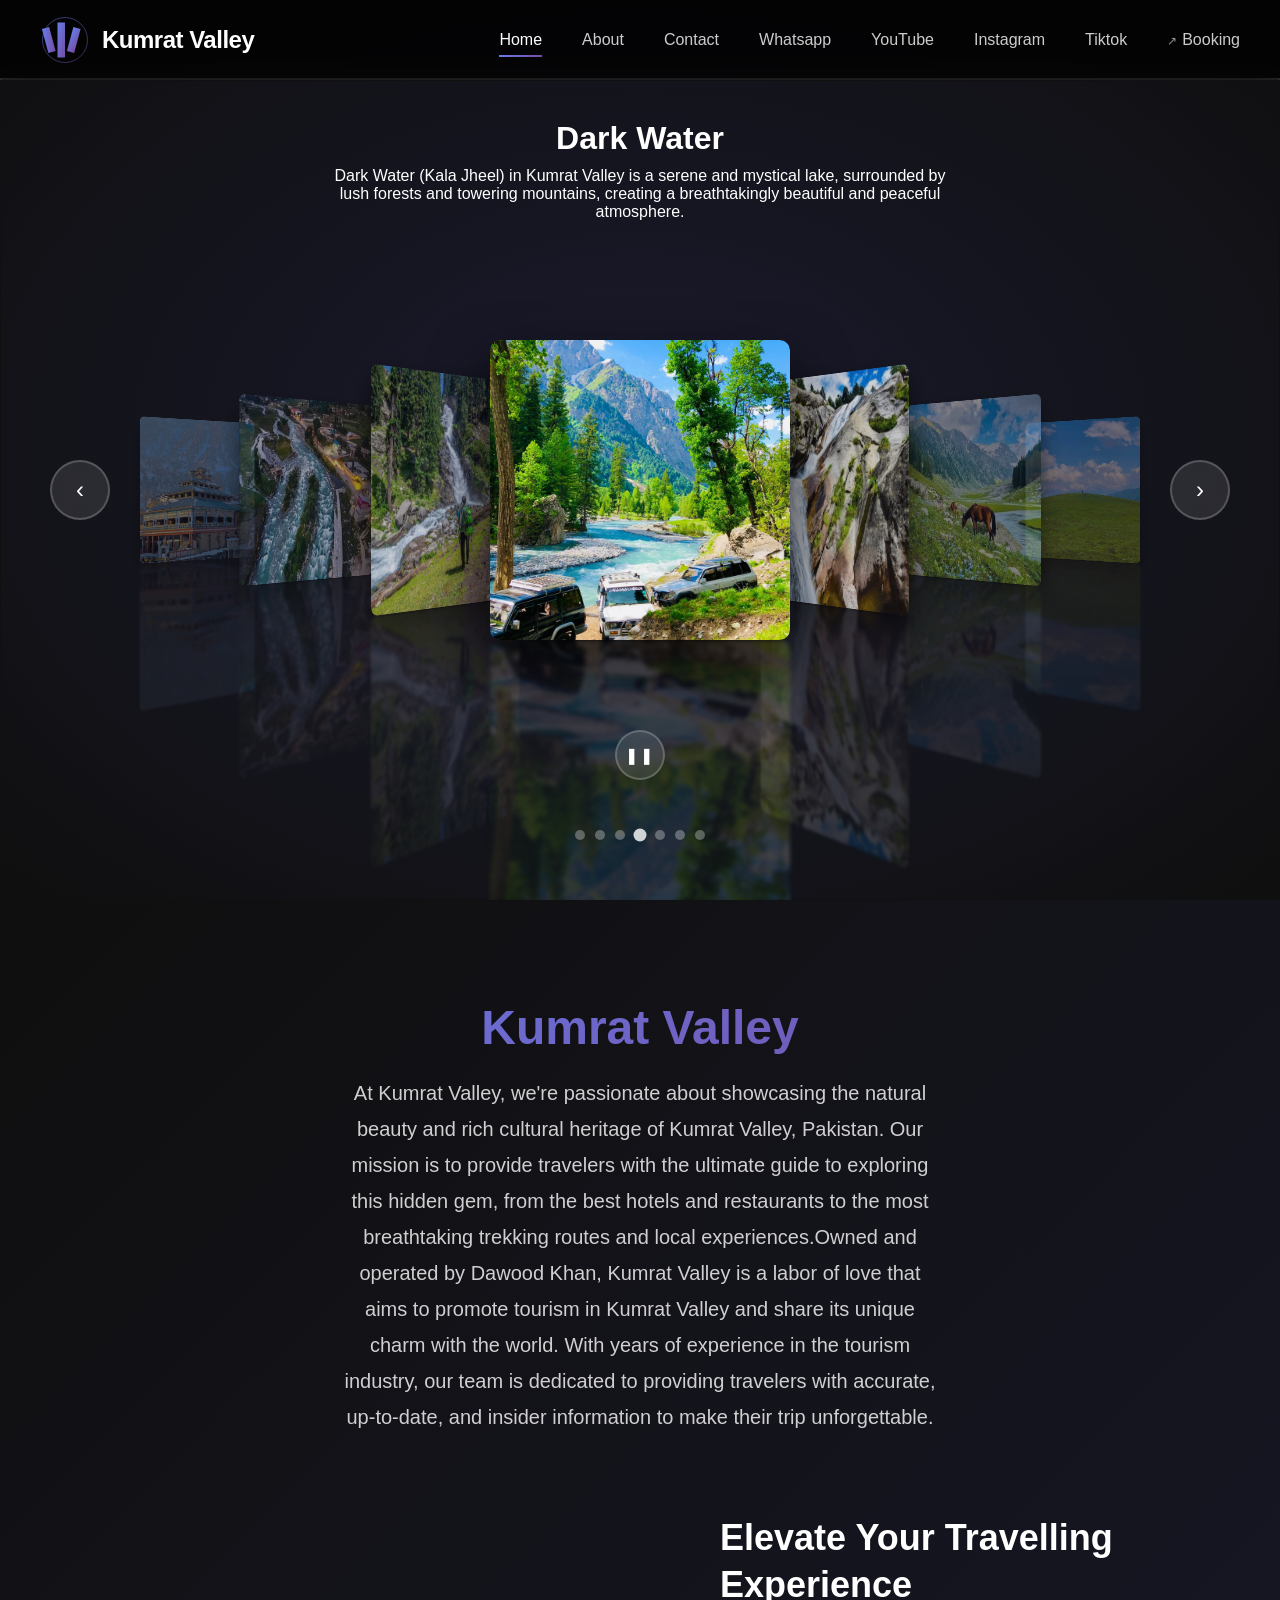
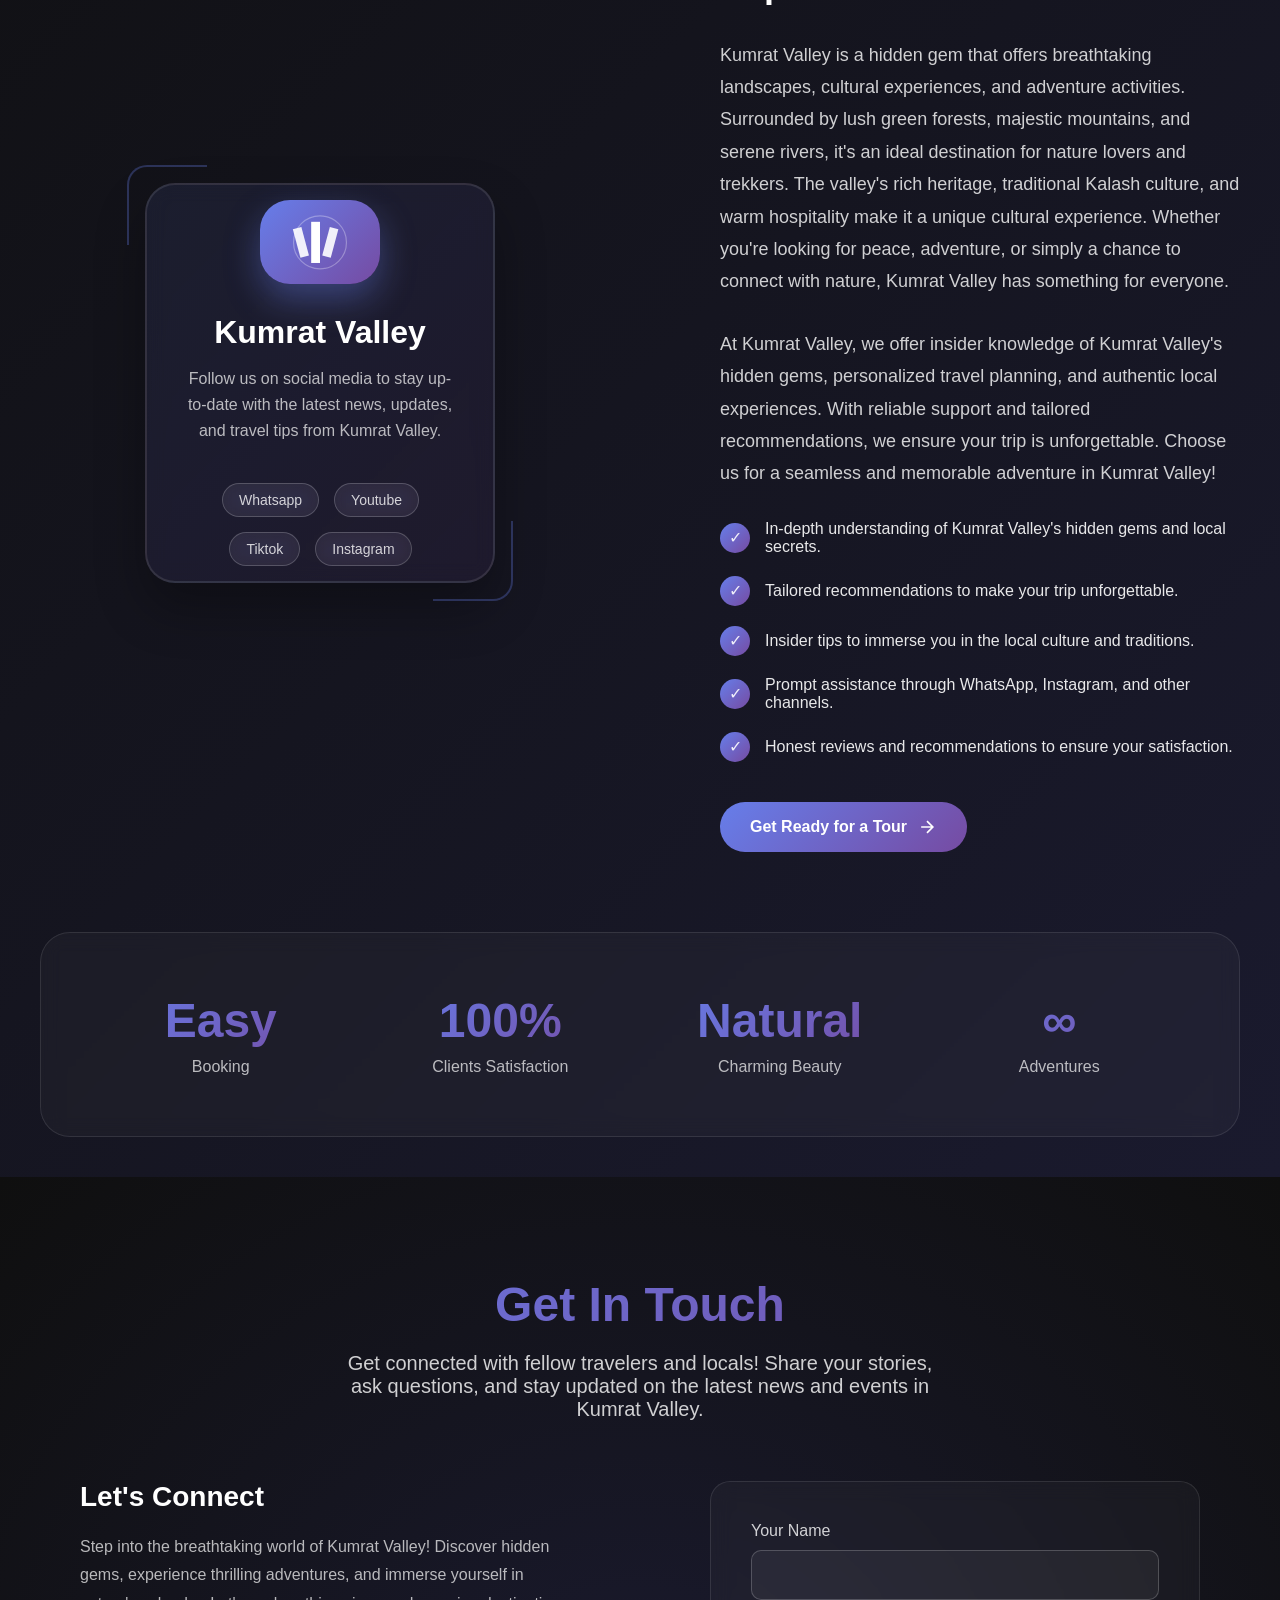
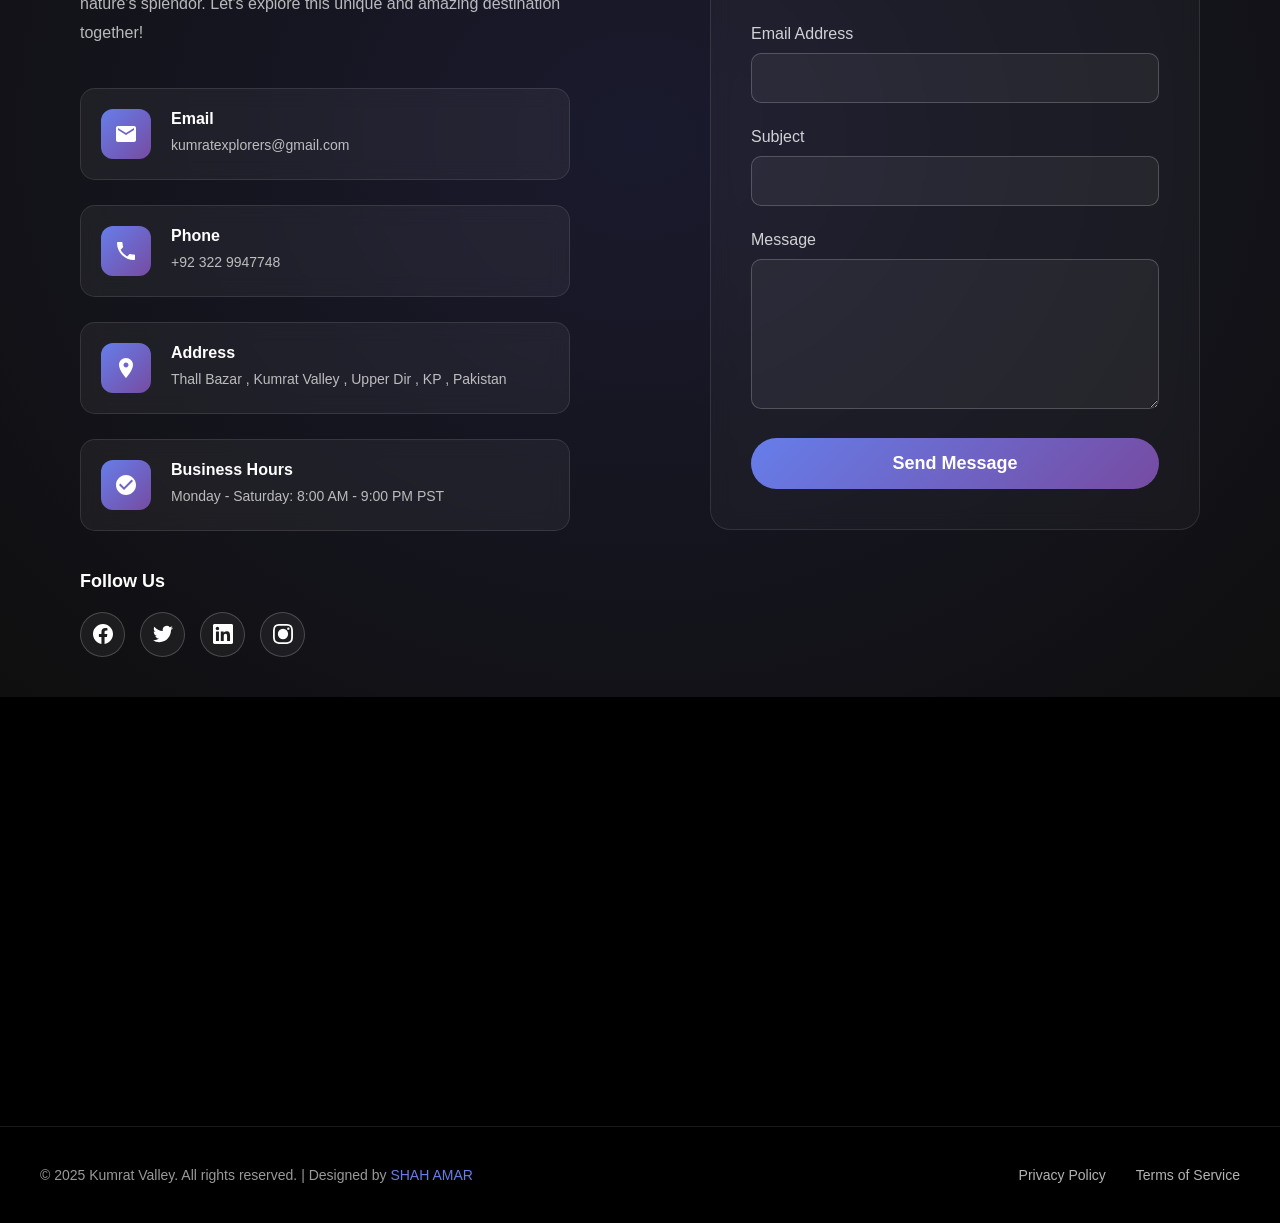
==== commit 05874214: "Post Method Added" ====
--- a/index.html
+++ b/index.html
@@ -291,7 +291,7 @@
                 </div>
                 
                 <div class="contact-form-section">
-                    <form class="contact-form" onsubmit="handleSubmit(event)" action="https://formspree.io/f/meorvvwj"
+                    <form class="contact-form" onsubmit="handleSubmit(event)" method=POST action="https://formspree.io/f/meorvvwj"
   method="POST"
 >
                         <div class="form-group">
--- a/style.css
+++ b/style.css
@@ -1 +1,1279 @@
-@charset "utf-8"; * { margin: 0; padding: 0; box-sizing: border-box; } html { scroll-behavior: smooth; } body { font-family: -apple-system, BlinkMacSystemFont, 'Segoe UI', Roboto, Helvetica, Arial, sans-serif; overflow-x: hidden; position: relative; background: #000; } .section { min-height: 100vh; position: relative; display: flex; align-items: center; justify-content: center; } #home { background: radial-gradient(ellipse at center, #1a1a2e 0%, #0f0f0f 100%); } #about { background: linear-gradient(135deg, #0f0f0f 0%, #1a1a2e 100%); } #contact { background: radial-gradient(ellipse at center, #1a1a2e 0%, #0f0f0f 100%); } .header { position: fixed; top: 0; left: 0; right: 0; height: 80px; background: rgba(0, 0, 0, 0.8); backdrop-filter: blur(10px); border-bottom: 1px solid rgba(255, 255, 255, 0.1); z-index: 1000; display: flex; align-items: center; justify-content: space-between; padding: 0 40px; transition: all 0.3s ease; } .header.scrolled { background: rgba(0, 0, 0, 0.95); height: 70px; } .logo-container { display: flex; align-items: center; gap: 12px; text-decoration: none; cursor: pointer; transition: transform 0.3s ease; } .logo-container:hover { transform: translateY(-2px); } .logo { width: 50px; height: 50px; display: flex; align-items: center; justify-content: center; } .logo svg { width: 100%; height: 100%; } .logo-text { color: white; font-size: 24px; font-weight: 600; letter-spacing: -0.5px; } .main-menu { display: flex; align-items: center; gap: 40px; } .menu-item { color: rgba(255, 255, 255, 0.8); text-decoration: none; font-size: 16px; font-weight: 500; transition: all 0.3s ease; position: relative; padding: 8px 0; } .menu-item:hover { color: white; transform: translateY(-2px); } .menu-item::after { content: ''; position: absolute; bottom: 0; left: 0; width: 0; height: 2px; background: linear-gradient(90deg, #667eea, #764ba2); transition: width 0.3s ease; } .menu-item:hover::after { width: 100%; } .menu-item.active { color: white; } .menu-item.active::after { width: 100%; } .menu-item.external::before { content: '↗'; margin-right: 5px; font-size: 12px; opacity: 0.7; } .menu-toggle { display: none; flex-direction: column; cursor: pointer; padding: 4px; } .menu-toggle span { width: 25px; height: 3px; background: white; margin: 3px 0; transition: 0.3s; border-radius: 2px; } .menu-toggle.active span:nth-child(1) { transform: rotate(45deg) translate(10px, 10px); } .menu-toggle.active span:nth-child(2) { opacity: 0; } .menu-toggle.active span:nth-child(3) { transform: rotate(-45deg) translate(7px, -7px); } .main-menu.active { display: flex; } .coverflow-wrapper { width: 100%; height: 100vh; display: flex; align-items: center; justify-content: center; padding-top: 80px; } .coverflow-container { width: 100%; height: 100%; display: flex; align-items: center; justify-content: center; perspective: 1200px; position: relative; } .coverflow { display: flex; align-items: center; justify-content: center; transform-style: preserve-3d; position: relative; width: 100%; height: 400px; } .coverflow-item { position: absolute; width: 300px; height: 300px; transition: all 0.6s cubic-bezier(0.68, -0.55, 0.265, 1.55); cursor: pointer; user-select: none; } .coverflow-item .cover { width: 100%; height: 100%; border-radius: 10px; box-shadow: 0 20px 40px rgba(0, 0, 0, 0.8); position: relative; overflow: hidden; transform-style: preserve-3d; background: #333; } .coverflow-item .cover img { width: 100%; height: 100%; object-fit: cover; border-radius: 10px; } .coverflow-item .reflection { position: absolute; top: 100%; left: 0; width: 100%; height: 100%; border-radius: 10px; transform: scaleY(-1); opacity: 0.2; filter: blur(2px); background: linear-gradient(to bottom, rgba(0, 0, 0, 0) 0%, rgba(0, 0, 0, 0.8) 50%, rgba(0, 0, 0, 1) 100%); overflow: hidden; } .coverflow-item.active { z-index: 100; transform: translateX(0) translateZ(0) rotateY(0deg); } .coverflow-item.active .cover { box-shadow: 0 30px 60px rgba(0, 0, 0, 0.9); } .nav-button { position: absolute; top: 50%; transform: translateY(-50%); background: rgba(255, 255, 255, 0.1); border: 2px solid rgba(255, 255, 255, 0.2); color: white; width: 60px; height: 60px; border-radius: 50%; cursor: pointer; font-size: 24px; display: flex; align-items: center; justify-content: center; transition: all 0.3s ease; backdrop-filter: blur(10px); z-index: 200; } .nav-button:hover { background: rgba(255, 255, 255, 0.2); transform: translateY(-50%) scale(1.1); } .nav-button.prev { left: 50px; } .nav-button.next { right: 50px; } .dots-container { position: absolute; bottom: 60px; left: 50%; transform: translateX(-50%); display: flex; gap: 10px; z-index: 200; } .dot { width: 10px; height: 10px; border-radius: 50%; background: rgba(255, 255, 255, 0.3); cursor: pointer; transition: all 0.3s ease; } .dot.active { background: rgba(255, 255, 255, 0.8); transform: scale(1.3); } .info { position: absolute; top: 120px; left: 50%; transform: translateX(-50%); color: white; text-align: center; z-index: 200; max-width: 600px; padding: 0 20px; } .info h2 { font-size: 32px; margin-bottom: 10px; opacity: 0; animation: fadeIn 0.6s forwards; } .info p { font-size: 16px; opacity: 0.7; } @keyframes fadeIn { to { opacity: 1; } } .play-pause-button { position: absolute; bottom: 120px; left: 50%; transform: translateX(-50%); background: rgba(255, 255, 255, 0.1); border: 2px solid rgba(255, 255, 255, 0.2); color: white; width: 50px; height: 50px; border-radius: 50%; cursor: pointer; font-size: 20px; display: flex; align-items: center; justify-content: center; transition: all 0.3s ease; backdrop-filter: blur(10px); z-index: 200; } .play-pause-button:hover { background: rgba(255, 255, 255, 0.2); transform: translateX(-50%) scale(1.1); } .play-pause-button .pause-icon { font-size: 16px; letter-spacing: 2px; } .about-content { max-width: 1400px; margin: 0 auto; padding: 40px; color: white; } .about-header { text-align: center; margin-bottom: 80px; } .about-header h2 { font-size: 48px; margin-top: 60px; margin-bottom: 20px; background: linear-gradient(135deg, #667eea 0%, #764ba2 100%); -webkit-background-clip: text; -webkit-text-fill-color: transparent; background-clip: text; } .about-header p { font-size: 20px; color: rgba(255, 255, 255, 0.8); max-width: 600px; margin: 0 auto; line-height: 1.8; } .about-main { display: grid; grid-template-columns: 1fr 1fr; gap: 80px; align-items: center; margin-bottom: 80px; } .about-visual { position: relative; height: 600px; display: flex; align-items: center; justify-content: center; } .showcase-display { position: relative; width: 100%; max-width: 500px; height: 500px; display: flex; align-items: center; justify-content: center; } .showcase-main { position: relative; width: 350px; height: 400px; background: linear-gradient(135deg, rgba(102, 126, 234, 0.1) 0%, rgba(118, 75, 162, 0.1) 100%); border-radius: 30px; border: 2px solid rgba(255, 255, 255, 0.1); padding: 40px; display: flex; flex-direction: column; align-items: center; justify-content: center; backdrop-filter: blur(10px); box-shadow: 0 25px 50px rgba(0, 0, 0, 0.3); } .showcase-logo { width: 120px; height: 120px; background: linear-gradient(135deg, #667eea 0%, #764ba2 100%); border-radius: 30px; display: flex; align-items: center; justify-content: center; margin-bottom: 30px; box-shadow: 0 15px 35px rgba(102, 126, 234, 0.4); } .showcase-logo svg { width: 70%; height: 70%; } .showcase-title { font-size: 32px; font-weight: 700; color: white; margin-bottom: 15px; text-align: center; } .showcase-subtitle { font-size: 16px; color: rgba(255, 255, 255, 0.7); text-align: center; margin-bottom: 40px; line-height: 1.6; } .showcase-badges { display: flex; gap: 15px; flex-wrap: wrap; justify-content: center; } .badge { background: rgba(255, 255, 255, 0.05); border: 1px solid rgba(255, 255, 255, 0.2); border-radius: 20px; padding: 8px 16px; font-size: 14px; color: rgba(255, 255, 255, 0.8); backdrop-filter: blur(10px); transition: all 0.3s ease; cursor: pointer; text-decoration: none; display: inline-block; } .badge:hover { background: linear-gradient(135deg, #667eea 0%, #764ba2 100%); border-color: transparent; color: white; transform: translateY(-2px); box-shadow: 0 5px 15px rgba(102, 126, 234, 0.3); } .badge:active { transform: translateY(0); box-shadow: 0 2px 8px rgba(102, 126, 234, 0.3); } .corner-decoration { position: absolute; width: 80px; height: 80px; border: 2px solid rgba(102, 126, 234, 0.3); } .corner-decoration.top-left { top: -20px; left: -20px; border-right: none; border-bottom: none; border-radius: 20px 0 0 0; } .corner-decoration.bottom-right { bottom: -20px; right: -20px; border-left: none; border-top: none; border-radius: 0 0 20px 0; } .about-info { padding-left: 40px; } .about-info h3 { font-size: 36px; margin-bottom: 30px; line-height: 1.3; } .about-info p { font-size: 18px; color: rgba(255, 255, 255, 0.8); line-height: 1.8; margin-bottom: 30px; } .feature-list { list-style: none; margin-bottom: 40px; } .feature-list li { display: flex; align-items: center; gap: 15px; margin-bottom: 20px; font-size: 16px; color: rgba(255, 255, 255, 0.9); } .feature-list li::before { content: '✓'; display: flex; align-items: center; justify-content: center; width: 30px; height: 30px; background: linear-gradient(135deg, #667eea 0%, #764ba2 100%); border-radius: 50%; flex-shrink: 0; } .cta-button { display: inline-flex; align-items: center; gap: 10px; background: linear-gradient(135deg, #667eea 0%, #764ba2 100%); color: white; text-decoration: none; padding: 15px 30px; border-radius: 30px; font-weight: 600; transition: all 0.3s ease; } .cta-button:hover { transform: translateY(-2px); box-shadow: 0 10px 30px rgba(102, 126, 234, 0.5); } .cta-button svg { width: 20px; height: 20px; transition: transform 0.3s ease; } .cta-button:hover svg { transform: translateX(5px); } .stats-section { display: grid; grid-template-columns: repeat(4, 1fr); gap: 40px; padding: 60px; background: rgba(255, 255, 255, 0.03); backdrop-filter: blur(10px); border-radius: 30px; border: 1px solid rgba(255, 255, 255, 0.1); } .stat-item { text-align: center; } .stat-number { font-size: 48px; font-weight: 700; background: linear-gradient(135deg, #667eea 0%, #764ba2 100%); -webkit-background-clip: text; -webkit-text-fill-color: transparent; background-clip: text; margin-bottom: 10px; } .stat-label { font-size: 16px; color: rgba(255, 255, 255, 0.7); } .contact-content { max-width: 1200px; margin: 0 auto; padding: 40px; color: white; } .contact-header { text-align: center; margin-top: 60px; margin-bottom: 60px; } .contact-header h2 { font-size: 48px; margin-bottom: 20px; background: linear-gradient(135deg, #667eea 0%, #764ba2 100%); -webkit-background-clip: text; -webkit-text-fill-color: transparent; background-clip: text; } .contact-header p { font-size: 20px; color: rgba(255, 255, 255, 0.8); max-width: 600px; margin: 0 auto; } .contact-container { display: grid; grid-template-columns: 1fr 1fr; gap: 60px; align-items: start; } .contact-info-section { padding-right: 40px; } .contact-info-section h3 { font-size: 28px; margin-bottom: 20px; color: white; } .contact-info-section p { font-size: 16px; color: rgba(255, 255, 255, 0.7); line-height: 1.8; margin-bottom: 40px; } .contact-details { display: flex; flex-direction: column; gap: 25px; } .contact-item { display: flex; align-items: center; gap: 20px; padding: 20px; background: rgba(255, 255, 255, 0.05); backdrop-filter: blur(10px); border: 1px solid rgba(255, 255, 255, 0.1); border-radius: 15px; transition: all 0.3s ease; } .contact-item:hover { background: rgba(255, 255, 255, 0.08); transform: translateX(5px); box-shadow: 0 10px 30px rgba(102, 126, 234, 0.2); } .contact-icon { width: 50px; height: 50px; background: linear-gradient(135deg, #667eea 0%, #764ba2 100%); border-radius: 12px; display: flex; align-items: center; justify-content: center; flex-shrink: 0; } .contact-icon svg { width: 24px; height: 24px; fill: white; } .contact-text { flex: 1; } .contact-text h4 { font-size: 16px; color: white; margin-bottom: 5px; } .contact-text p { font-size: 14px; color: rgba(255, 255, 255, 0.7); margin: 0; } .social-links { margin-top: 40px; } .social-links h4 { font-size: 18px; margin-bottom: 20px; color: white; } .social-buttons { display: flex; gap: 15px; flex-wrap: wrap; } .social-btn { width: 45px; height: 45px; background: rgba(255, 255, 255, 0.05); border: 1px solid rgba(255, 255, 255, 0.2); border-radius: 50%; display: flex; align-items: center; justify-content: center; transition: all 0.3s ease; cursor: pointer; } .social-btn:hover { background: linear-gradient(135deg, #667eea 0%, #764ba2 100%); border-color: transparent; transform: translateY(-3px); box-shadow: 0 10px 20px rgba(102, 126, 234, 0.4); } .social-btn svg { width: 20px; height: 20px; fill: white; } .contact-form-section { padding-left: 40px; } .contact-form { background: rgba(255, 255, 255, 0.03); backdrop-filter: blur(10px); border: 1px solid rgba(255, 255, 255, 0.1); border-radius: 20px; padding: 40px; } .form-group { margin-bottom: 25px; } .form-group label { display: block; margin-bottom: 10px; color: rgba(255, 255, 255, 0.8); font-weight: 500; } .form-group input, .form-group textarea { width: 100%; padding: 15px; background: rgba(255, 255, 255, 0.05); border: 1px solid rgba(255, 255, 255, 0.2); border-radius: 10px; color: white; font-size: 16px; font-family: inherit; transition: all 0.3s ease; } .form-group input::placeholder, .form-group textarea::placeholder { color: rgba(255, 255, 255, 0.4); } .form-group input:focus, .form-group textarea:focus { outline: none; border-color: #667eea; background: rgba(255, 255, 255, 0.08); } .form-group textarea { resize: vertical; min-height: 150px; line-height: 1.5; } .submit-btn { background: linear-gradient(135deg, #667eea 0%, #764ba2 100%); color: white; border: none; padding: 15px 40px; font-size: 18px; font-weight: 600; border-radius: 30px; cursor: pointer; transition: all 0.3s ease; width: 100%; } .submit-btn:hover { transform: translateY(-2px); box-shadow: 0 10px 30px rgba(102, 126, 234, 0.5); } .submit-btn:active { transform: translateY(0); } .map-section { background: linear-gradient(135deg, #0f0f0f 0%, #1a1a2e 100%); padding: 80px 40px; min-height: auto; } .map-container { max-width: 1200px; margin: 0 auto; color: white; } .map-container h2 { font-size: 48px; margin-bottom: 40px; text-align: center; background: linear-gradient(135deg, #667eea 0%, #764ba2 100%); -webkit-background-clip: text; -webkit-text-fill-color: transparent; background-clip: text; } .map-container iframe { border-radius: 15px; box-shadow: 0 20px 60px rgba(102, 126, 234, 0.3); } .image-loading { background: linear-gradient(45deg, #333, #555); position: relative; } .image-loading::after { content: '📷'; position: absolute; top: 50%; left: 50%; transform: translate(-50%, -50%); font-size: 48px; opacity: 0.5; } .footer { background: rgba(0, 0, 0, 0.95); border-top: 1px solid rgba(255, 255, 255, 0.1); padding: 40px 20px; margin-top: 80px; } .footer-content { max-width: 1200px; margin: 0 auto; display: flex; justify-content: space-between; align-items: center; flex-wrap: wrap; gap: 30px; } .footer-copyright { color: rgba(255, 255, 255, 0.6); font-size: 14px; } .footer-copyright a { color: #667eea; text-decoration: none; transition: color 0.3s ease; } .footer-copyright a:hover { color: #764ba2; } .footer-links { display: flex; gap: 30px; align-items: center; } .footer-links a { color: rgba(255, 255, 255, 0.7); text-decoration: none; font-size: 14px; transition: color 0.3s ease; cursor: pointer; } .footer-links a:hover { color: white; } .scroll-to-top { position: fixed; bottom: 30px; right: 30px; width: 50px; height: 50px; background: linear-gradient(135deg, #667eea 0%, #764ba2 100%); border-radius: 50%; display: flex; align-items: center; justify-content: center; color: white; font-size: 20px; cursor: pointer; opacity: 0; transform: translateY(100px); transition: all 0.3s ease; z-index: 999; } .scroll-to-top.visible { opacity: 1; transform: translateY(0); } .scroll-to-top:hover { transform: translateY(-5px); box-shadow: 0 10px 30px rgba(102, 126, 234, 0.5); } @media (max-width: 1024px) { .header { padding: 0 20px; } .main-menu { gap: 20px; } .menu-item { font-size: 14px; } .about-main { grid-template-columns: 1fr; gap: 60px; } .about-visual { height: 400px; } .about-info { padding-left: 0; text-align: center; } .feature-list { text-align: left; max-width: 500px; margin: 0 auto 40px; } .stats-section { grid-template-columns: repeat(2, 1fr); gap: 30px; padding: 40px; } .contact-container { grid-template-columns: 1fr; gap: 50px; } .contact-info-section { padding-right: 0; } .contact-form-section { padding-left: 0; } .nav-button.prev { left: 20px; } .nav-button.next { right: 20px; } } @media (max-width: 768px) { .header { padding: 0 15px; } .logo-text { font-size: 20px; } .main-menu { position: fixed; left: -100%; top: 70px; flex-direction: column; background-color: rgba(0, 0, 0, 0.95); width: 100%; text-align: center; transition: 0.3s; gap: 0; padding: 20px 0; } .main-menu.active { left: 0; } .menu-item { display: block; padding: 15px; border-bottom: 1px solid rgba(255, 255, 255, 0.1); } .menu-toggle { display: flex; } .coverflow-item { width: 200px; height: 200px; } .info { top: 100px; } .info h2 { font-size: 24px; } .info p { font-size: 14px; } .nav-button { width: 45px; height: 45px; font-size: 18px; } .nav-button.prev { left: 10px; } .nav-button.next { right: 10px; } .about-header h2 { font-size: 36px; } .about-header p { font-size: 16px; } .about-info h3 { font-size: 28px; } .about-info p { font-size: 16px; } .stats-section { grid-template-columns: 1fr; gap: 20px; padding: 30px; } .contact-header h2 { font-size: 36px; } .contact-header p { font-size: 16px; } .contact-info-section h3 { font-size: 24px; } .contact-form { padding: 30px; } .showcase-main { width: 280px; height: 320px; padding: 30px; } .showcase-logo { width: 100px; height: 100px; margin-bottom: 20px; } .showcase-title { font-size: 24px; } .showcase-subtitle { font-size: 14px; margin-bottom: 30px; } .badge { padding: 6px 12px; font-size: 12px; } .map-container h2 { font-size: 36px; margin-bottom: 30px; } } @media (max-width: 480px) { .header { height: 70px; } .logo { width: 40px; height: 40px; } .logo-text { font-size: 18px; } .coverflow-item { width: 150px; height: 150px; } .info h2 { font-size: 20px; } .info p { font-size: 13px; } .nav-button { width: 40px; height: 40px; font-size: 16px; } .dots-container { bottom: 50px; gap: 8px; } .dot { width: 8px; height: 8px; } .play-pause-button { width: 45px; height: 45px; bottom: 100px; font-size: 18px; } .about-content { padding: 20px; } .about-header h2 { font-size: 28px; margin-top: 40px; } .about-main { gap: 40px; } .about-info { padding: 0; } .about-info h3 { font-size: 24px; margin-bottom: 20px; } .about-info p { font-size: 14px; } .feature-list li { font-size: 14px; margin-bottom: 15px; } .feature-list li::before { width: 25px; height: 25px; font-size: 12px; } .stat-number { font-size: 36px; } .contact-content { padding: 20px; } .contact-header h2 { font-size: 28px; } .contact-container { gap: 30px; } .contact-info-section { padding: 0; } .contact-info-section h3 { font-size: 20px; } .contact-info-section p { font-size: 14px; } .contact-item { padding: 15px; gap: 15px; } .contact-icon { width: 45px; height: 45px; } .contact-icon svg { width: 20px; height: 20px; } .contact-form { padding: 20px; } .form-group label { font-size: 14px; } .form-group input, .form-group textarea { padding: 12px; font-size: 14px; } .submit-btn { padding: 12px 30px; font-size: 16px; } .social-btn { width: 40px; height: 40px; } .social-btn svg { width: 18px; height: 18px; } .map-container h2 { font-size: 28px; margin-bottom: 25px; } .map-container iframe { height: 300px; } .footer-content { flex-direction: column; text-align: center; gap: 20px; } .footer-links { flex-direction: column; gap: 15px; } .scroll-to-top { width: 45px; height: 45px; bottom: 20px; right: 20px; font-size: 18px; } }+/*
+
+TemplateMo 595 3d coverflow
+
+https://templatemo.com/tm-595-3d-coverflow
+
+*/
+
+@charset "utf-8";
+/* CSS Document */
+
+ * {
+            margin: 0;
+            padding: 0;
+            box-sizing: border-box;
+        }
+
+        html {
+            scroll-behavior: smooth;
+        }
+
+        body {
+            font-family: -apple-system, BlinkMacSystemFont, 'Segoe UI', Roboto, Helvetica, Arial, sans-serif;
+            overflow-x: hidden;
+            position: relative;
+            background: #000;
+        }
+
+        /* Sections */
+        .section {
+            min-height: 100vh;
+            position: relative;
+            display: flex;
+            align-items: center;
+            justify-content: center;
+        }
+
+        #home {
+            background: radial-gradient(ellipse at center, #1a1a2e 0%, #0f0f0f 100%);
+        }
+
+        #about {
+            background: linear-gradient(135deg, #0f0f0f 0%, #1a1a2e 100%);
+        }
+
+        #contact {
+            background: radial-gradient(ellipse at center, #1a1a2e 0%, #0f0f0f 100%);
+        }
+
+        /* Header Styles */
+        .header {
+            position: fixed;
+            top: 0;
+            left: 0;
+            right: 0;
+            height: 80px;
+            background: rgba(0, 0, 0, 0.8);
+            backdrop-filter: blur(10px);
+            border-bottom: 1px solid rgba(255, 255, 255, 0.1);
+            z-index: 1000;
+            display: flex;
+            align-items: center;
+            justify-content: space-between;
+            padding: 0 40px;
+            transition: all 0.3s ease;
+        }
+
+        .header.scrolled {
+            background: rgba(0, 0, 0, 0.95);
+            height: 70px;
+        }
+
+        .logo-container {
+            display: flex;
+            align-items: center;
+            gap: 12px;
+            text-decoration: none;
+            cursor: pointer;
+            transition: transform 0.3s ease;
+        }
+
+        .logo-container:hover {
+            transform: translateY(-2px);
+        }
+
+        .logo {
+            width: 50px;
+            height: 50px;
+            display: flex;
+            align-items: center;
+            justify-content: center;
+        }
+
+        .logo svg {
+            width: 100%;
+            height: 100%;
+        }
+
+        .logo-text {
+            color: white;
+            font-size: 24px;
+            font-weight: 600;
+            letter-spacing: -0.5px;
+        }
+
+        .main-menu {
+            display: flex;
+            align-items: center;
+            gap: 40px;
+        }
+
+        .menu-item {
+            color: rgba(255, 255, 255, 0.8);
+            text-decoration: none;
+            font-size: 16px;
+            font-weight: 500;
+            transition: all 0.3s ease;
+            position: relative;
+            padding: 8px 0;
+        }
+
+        .menu-item:hover {
+            color: white;
+            transform: translateY(-2px);
+        }
+
+        .menu-item::after {
+            content: '';
+            position: absolute;
+            bottom: 0;
+            left: 0;
+            width: 0;
+            height: 2px;
+            background: linear-gradient(90deg, #667eea, #764ba2);
+            transition: width 0.3s ease;
+        }
+
+        .menu-item:hover::after {
+            width: 100%;
+        }
+
+        .menu-item.active {
+            color: white;
+        }
+
+        .menu-item.active::after {
+            width: 100%;
+        }
+
+        .menu-item.external::before {
+            content: '↗';
+            margin-right: 5px;
+            font-size: 12px;
+            opacity: 0.7;
+        }
+
+        /* Mobile menu toggle */
+        .menu-toggle {
+            display: none;
+            flex-direction: column;
+            cursor: pointer;
+            padding: 4px;
+        }
+
+        .menu-toggle span {
+            width: 25px;
+            height: 3px;
+            background: white;
+            margin: 3px 0;
+            transition: 0.3s;
+            border-radius: 2px;
+        }
+
+        /* Home Section with Coverflow */
+        .coverflow-wrapper {
+            width: 100%;
+
+            height: 100vh;
+            display: flex;
+            align-items: center;
+            justify-content: center;
+            padding-top: 80px;
+        }
+
+        .coverflow-container {
+            width: 100%;
+            height: 100%;
+            display: flex;
+            align-items: center;
+            justify-content: center;
+            perspective: 1200px;
+            position: relative;
+        }
+
+        .coverflow {
+            display: flex;
+            align-items: center;
+            justify-content: center;
+            transform-style: preserve-3d;
+            position: relative;
+            width: 100%;
+            height: 400px;
+        }
+
+        .coverflow-item {
+            position: absolute;
+            width: 300px;
+            height: 300px;
+            transition: all 0.6s cubic-bezier(0.68, -0.55, 0.265, 1.55);
+            cursor: pointer;
+            user-select: none;
+        }
+
+        .coverflow-item .cover {
+            width: 100%;
+            height: 100%;
+            border-radius: 10px;
+            box-shadow: 0 20px 40px rgba(0, 0, 0, 0.8);
+            position: relative;
+            overflow: hidden;
+            transform-style: preserve-3d;
+            background: #333;
+        }
+
+        .coverflow-item .cover img {
+            width: 100%;
+            height: 100%;
+            object-fit: cover;
+            border-radius: 10px;
+        }
+
+        /* Reflection */
+        .coverflow-item .reflection {
+            position: absolute;
+            top: 100%;
+            left: 0;
+            width: 100%;
+            height: 100%;
+            border-radius: 10px;
+            transform: scaleY(-1);
+            opacity: 0.2;
+            filter: blur(2px);
+            background: linear-gradient(to bottom, 
+                rgba(0, 0, 0, 0) 0%, 
+                rgba(0, 0, 0, 0.8) 50%, 
+                rgba(0, 0, 0, 1) 100%);
+            overflow: hidden;
+        }
+
+        /* Active item (center) */
+        .coverflow-item.active {
+            z-index: 100;
+            transform: translateX(0) translateZ(0) rotateY(0deg);
+        }
+
+        .coverflow-item.active .cover {
+            box-shadow: 0 30px 60px rgba(0, 0, 0, 0.9);
+        }
+
+        /* Navigation */
+        .nav-button {
+            position: absolute;
+            top: 50%;
+            transform: translateY(-50%);
+            background: rgba(255, 255, 255, 0.1);
+            border: 2px solid rgba(255, 255, 255, 0.2);
+            color: white;
+            width: 60px;
+            height: 60px;
+            border-radius: 50%;
+            cursor: pointer;
+            font-size: 24px;
+            display: flex;
+            align-items: center;
+            justify-content: center;
+            transition: all 0.3s ease;
+            backdrop-filter: blur(10px);
+            z-index: 200;
+        }
+
+        .nav-button:hover {
+            background: rgba(255, 255, 255, 0.2);
+            transform: translateY(-50%) scale(1.1);
+        }
+
+        .nav-button.prev {
+            left: 50px;
+        }
+
+        .nav-button.next {
+            right: 50px;
+        }
+
+        /* Dots indicator */
+        .dots-container {
+            position: absolute;
+            bottom: 60px;
+            left: 50%;
+            transform: translateX(-50%);
+            display: flex;
+            gap: 10px;
+            z-index: 200;
+        }
+
+        .dot {
+            width: 10px;
+            height: 10px;
+            border-radius: 50%;
+            background: rgba(255, 255, 255, 0.3);
+            cursor: pointer;
+            transition: all 0.3s ease;
+        }
+
+        .dot.active {
+            background: rgba(255, 255, 255, 0.8);
+            transform: scale(1.3);
+        }
+
+        /* Info display */
+        .info {
+            position: absolute;
+            top: 120px;
+            left: 50%;
+            transform: translateX(-50%);
+            color: white;
+            text-align: center;
+            z-index: 200;
+        }
+
+        .info h2 {
+            font-size: 32px;
+            margin-bottom: 10px;
+            opacity: 0;
+            animation: fadeIn 0.6s forwards;
+        }
+
+        .info p {
+            font-size: 16px;
+            opacity: 0.7;
+        }
+
+        @keyframes fadeIn {
+            to {
+                opacity: 1;
+            }
+        }
+
+        /* Play/Pause Button */
+        .play-pause-button {
+            position: absolute;
+            bottom: 120px;
+            left: 50%;
+            transform: translateX(-50%);
+            background: rgba(255, 255, 255, 0.1);
+            border: 2px solid rgba(255, 255, 255, 0.2);
+            color: white;
+            width: 50px;
+            height: 50px;
+            border-radius: 50%;
+            cursor: pointer;
+            font-size: 20px;
+            display: flex;
+            align-items: center;
+            justify-content: center;
+            transition: all 0.3s ease;
+            backdrop-filter: blur(10px);
+            z-index: 200;
+        }
+
+        .play-pause-button:hover {
+            background: rgba(255, 255, 255, 0.2);
+            transform: translateX(-50%) scale(1.1);
+        }
+
+        .play-pause-button .pause-icon {
+            font-size: 16px;
+            letter-spacing: 2px;
+        }
+
+        /* About Section */
+        .about-content {
+            max-width: 1400px;
+            margin: 0 auto;
+            padding: 40px;
+            color: white;
+        }
+
+        .about-header {
+            text-align: center;
+            margin-bottom: 80px;
+        }
+
+        .about-header h2 {
+            font-size: 48px;
+			margin-top: 60px;
+            margin-bottom: 20px;
+            background: linear-gradient(135deg, #667eea 0%, #764ba2 100%);
+            -webkit-background-clip: text;
+            -webkit-text-fill-color: transparent;
+            background-clip: text;
+        }
+
+        .about-header p {
+            font-size: 20px;
+            color: rgba(255, 255, 255, 0.8);
+            max-width: 600px;
+            margin: 0 auto;
+            line-height: 1.8;
+        }
+
+        .about-main {
+            display: grid;
+            grid-template-columns: 1fr 1fr;
+            gap: 80px;
+            align-items: center;
+            margin-bottom: 80px;
+        }
+
+        .about-visual {
+            position: relative;
+            height: 600px;
+            display: flex;
+            align-items: center;
+            justify-content: center;
+        }
+
+        .showcase-display {
+            position: relative;
+            width: 100%;
+            max-width: 500px;
+            height: 500px;
+            display: flex;
+            align-items: center;
+            justify-content: center;
+        }
+
+        .showcase-main {
+            position: relative;
+            width: 350px;
+            height: 400px;
+            background: linear-gradient(135deg, rgba(102, 126, 234, 0.1) 0%, rgba(118, 75, 162, 0.1) 100%);
+            border-radius: 30px;
+            border: 2px solid rgba(255, 255, 255, 0.1);
+            padding: 40px;
+            display: flex;
+            flex-direction: column;
+            align-items: center;
+            justify-content: center;
+            backdrop-filter: blur(10px);
+            box-shadow: 0 25px 50px rgba(0, 0, 0, 0.3);
+        }
+
+        .showcase-logo {
+            width: 120px;
+            height: 120px;
+            background: linear-gradient(135deg, #667eea 0%, #764ba2 100%);
+            border-radius: 30px;
+            display: flex;
+            align-items: center;
+            justify-content: center;
+            margin-bottom: 30px;
+            box-shadow: 0 15px 35px rgba(102, 126, 234, 0.4);
+        }
+
+        .showcase-logo svg {
+            width: 70%;
+            height: 70%;
+        }
+
+        .showcase-title {
+            font-size: 32px;
+            font-weight: 700;
+            color: white;
+            margin-bottom: 15px;
+            text-align: center;
+        }
+
+        .showcase-subtitle {
+            font-size: 16px;
+            color: rgba(255, 255, 255, 0.7);
+            text-align: center;
+            margin-bottom: 40px;
+            line-height: 1.6;
+        }
+
+        .showcase-badges {
+            display: flex;
+            gap: 15px;
+            flex-wrap: wrap;
+            justify-content: center;
+        }
+
+        .badge {
+            background: rgba(255, 255, 255, 0.05);
+            border: 1px solid rgba(255, 255, 255, 0.2);
+            border-radius: 20px;
+            padding: 8px 16px;
+            font-size: 14px;
+            color: rgba(255, 255, 255, 0.8);
+            backdrop-filter: blur(10px);
+            transition: all 0.3s ease;
+            cursor: pointer;
+            text-decoration: none;
+            display: inline-block;
+        }
+
+        .badge:hover {
+            background: linear-gradient(135deg, #667eea 0%, #764ba2 100%);
+            border-color: transparent;
+            color: white;
+            transform: translateY(-2px);
+            box-shadow: 0 5px 15px rgba(102, 126, 234, 0.3);
+        }
+
+        .badge:active {
+            transform: translateY(0);
+            box-shadow: 0 2px 8px rgba(102, 126, 234, 0.3);
+        }
+
+        /* Decorative corner elements */
+        .corner-decoration {
+            position: absolute;
+            width: 80px;
+            height: 80px;
+            border: 2px solid rgba(102, 126, 234, 0.3);
+        }
+
+        .corner-decoration.top-left {
+            top: -20px;
+            left: -20px;
+            border-right: none;
+            border-bottom: none;
+            border-radius: 20px 0 0 0;
+        }
+
+        .corner-decoration.bottom-right {
+            bottom: -20px;
+            right: -20px;
+            border-left: none;
+            border-top: none;
+            border-radius: 0 0 20px 0;
+        }
+
+        .about-info {
+            padding-left: 40px;
+        }
+
+        .about-info h3 {
+            font-size: 36px;
+            margin-bottom: 30px;
+            line-height: 1.3;
+        }
+
+        .about-info p {
+            font-size: 18px;
+            color: rgba(255, 255, 255, 0.8);
+            line-height: 1.8;
+            margin-bottom: 30px;
+        }
+
+        .feature-list {
+            list-style: none;
+            margin-bottom: 40px;
+        }
+
+        .feature-list li {
+            display: flex;
+            align-items: center;
+            gap: 15px;
+            margin-bottom: 20px;
+            font-size: 16px;
+            color: rgba(255, 255, 255, 0.9);
+        }
+
+        .feature-list li::before {
+            content: '✓';
+            display: flex;
+            align-items: center;
+            justify-content: center;
+            width: 30px;
+            height: 30px;
+            background: linear-gradient(135deg, #667eea 0%, #764ba2 100%);
+            border-radius: 50%;
+            flex-shrink: 0;
+        }
+
+        .cta-button {
+            display: inline-flex;
+            align-items: center;
+            gap: 10px;
+            background: linear-gradient(135deg, #667eea 0%, #764ba2 100%);
+            color: white;
+            text-decoration: none;
+            padding: 15px 30px;
+            border-radius: 30px;
+            font-weight: 600;
+            transition: all 0.3s ease;
+        }
+
+        .cta-button:hover {
+            transform: translateY(-2px);
+            box-shadow: 0 10px 30px rgba(102, 126, 234, 0.5);
+        }
+
+        .cta-button svg {
+            width: 20px;
+            height: 20px;
+            transition: transform 0.3s ease;
+        }
+
+        .cta-button:hover svg {
+            transform: translateX(5px);
+        }
+
+        .stats-section {
+            display: grid;
+            grid-template-columns: repeat(4, 1fr);
+            gap: 40px;
+            padding: 60px;
+            background: rgba(255, 255, 255, 0.03);
+            backdrop-filter: blur(10px);
+            border-radius: 30px;
+            border: 1px solid rgba(255, 255, 255, 0.1);
+        }
+
+        .stat-item {
+            text-align: center;
+        }
+
+        .stat-number {
+            font-size: 48px;
+            font-weight: 700;
+            background: linear-gradient(135deg, #667eea 0%, #764ba2 100%);
+            -webkit-background-clip: text;
+            -webkit-text-fill-color: transparent;
+            background-clip: text;
+            margin-bottom: 10px;
+        }
+
+        .stat-label {
+            font-size: 16px;
+            color: rgba(255, 255, 255, 0.7);
+        }
+
+        /* Contact Section */
+        .contact-content {
+            max-width: 1200px;
+            margin: 0 auto;
+            padding: 40px;
+            color: white;
+        }
+
+        .contact-header {
+            text-align: center;
+			margin-top: 60px;
+            margin-bottom: 60px;
+        }
+
+        .contact-header h2 {
+            font-size: 48px;
+            margin-bottom: 20px;
+            background: linear-gradient(135deg, #667eea 0%, #764ba2 100%);
+            -webkit-background-clip: text;
+            -webkit-text-fill-color: transparent;
+            background-clip: text;
+        }
+
+        .contact-header p {
+            font-size: 20px;
+            color: rgba(255, 255, 255, 0.8);
+            max-width: 600px;
+            margin: 0 auto;
+        }
+
+        .contact-container {
+            display: grid;
+            grid-template-columns: 1fr 1fr;
+            gap: 60px;
+            align-items: start;
+        }
+
+        .contact-info-section {
+            padding-right: 40px;
+        }
+
+        .contact-info-section h3 {
+            font-size: 28px;
+            margin-bottom: 20px;
+            color: white;
+        }
+
+        .contact-info-section p {
+            font-size: 16px;
+            color: rgba(255, 255, 255, 0.7);
+            line-height: 1.8;
+            margin-bottom: 40px;
+        }
+
+        .contact-details {
+            display: flex;
+            flex-direction: column;
+            gap: 25px;
+        }
+
+        .contact-item {
+            display: flex;
+            align-items: center;
+            gap: 20px;
+            padding: 20px;
+            background: rgba(255, 255, 255, 0.05);
+            backdrop-filter: blur(10px);
+            border: 1px solid rgba(255, 255, 255, 0.1);
+            border-radius: 15px;
+            transition: all 0.3s ease;
+        }
+
+        .contact-item:hover {
+            background: rgba(255, 255, 255, 0.08);
+            transform: translateX(5px);
+            box-shadow: 0 10px 30px rgba(102, 126, 234, 0.2);
+        }
+
+        .contact-icon {
+            width: 50px;
+            height: 50px;
+            background: linear-gradient(135deg, #667eea 0%, #764ba2 100%);
+            border-radius: 12px;
+            display: flex;
+            align-items: center;
+            justify-content: center;
+            flex-shrink: 0;
+        }
+
+        .contact-icon svg {
+            width: 24px;
+            height: 24px;
+            fill: white;
+        }
+
+        .contact-text {
+            flex: 1;
+        }
+
+        .contact-text h4 {
+            font-size: 16px;
+            color: white;
+            margin-bottom: 5px;
+        }
+
+        .contact-text p {
+            font-size: 14px;
+            color: rgba(255, 255, 255, 0.7);
+            margin: 0;
+        }
+
+        .social-links {
+            margin-top: 40px;
+        }
+
+        .social-links h4 {
+            font-size: 18px;
+            margin-bottom: 20px;
+            color: white;
+        }
+
+        .social-buttons {
+            display: flex;
+            gap: 15px;
+        }
+
+        .social-btn {
+            width: 45px;
+            height: 45px;
+            background: rgba(255, 255, 255, 0.05);
+            border: 1px solid rgba(255, 255, 255, 0.2);
+            border-radius: 50%;
+            display: flex;
+            align-items: center;
+            justify-content: center;
+            transition: all 0.3s ease;
+            cursor: pointer;
+        }
+
+        .social-btn:hover {
+            background: linear-gradient(135deg, #667eea 0%, #764ba2 100%);
+            border-color: transparent;
+            transform: translateY(-3px);
+            box-shadow: 0 10px 20px rgba(102, 126, 234, 0.4);
+        }
+
+        .social-btn svg {
+            width: 20px;
+            height: 20px;
+            fill: white;
+        }
+
+        .contact-form-section {
+            padding-left: 40px;
+        }
+
+        .contact-form {
+            background: rgba(255, 255, 255, 0.03);
+            backdrop-filter: blur(10px);
+            border: 1px solid rgba(255, 255, 255, 0.1);
+            border-radius: 20px;
+            padding: 40px;
+        }
+
+        .form-group {
+            margin-bottom: 25px;
+        }
+
+        .form-group label {
+            display: block;
+            margin-bottom: 10px;
+            color: rgba(255, 255, 255, 0.8);
+            font-weight: 500;
+        }
+
+        .form-group input,
+        .form-group textarea {
+            width: 100%;
+            padding: 15px;
+            background: rgba(255, 255, 255, 0.05);
+            border: 1px solid rgba(255, 255, 255, 0.2);
+            border-radius: 10px;
+            color: white;
+            font-size: 16px;
+            font-family: inherit;
+            transition: all 0.3s ease;
+        }
+
+        .form-group input:focus,
+        .form-group textarea:focus {
+            outline: none;
+            border-color: #667eea;
+            background: rgba(255, 255, 255, 0.08);
+        }
+
+        .form-group textarea {
+            resize: vertical;
+            min-height: 150px;
+            line-height: 1.5;
+        }
+
+        .submit-btn {
+            background: linear-gradient(135deg, #667eea 0%, #764ba2 100%);
+            color: white;
+            border: none;
+            padding: 15px 40px;
+            font-size: 18px;
+            font-weight: 600;
+            border-radius: 30px;
+            cursor: pointer;
+            transition: all 0.3s ease;
+            width: 100%;
+        }
+
+        .submit-btn:hover {
+            transform: translateY(-2px);
+            box-shadow: 0 10px 30px rgba(102, 126, 234, 0.5);
+        }
+
+        /* Smooth image loading */
+        .image-loading {
+            background: linear-gradient(45deg, #333, #555);
+            position: relative;
+        }
+
+        .image-loading::after {
+            content: '📷';
+            position: absolute;
+            top: 50%;
+            left: 50%;
+            transform: translate(-50%, -50%);
+            font-size: 48px;
+            opacity: 0.5;
+        }
+
+        /* Footer Styles */
+        .footer {
+            background: rgba(0, 0, 0, 0.95);
+            border-top: 1px solid rgba(255, 255, 255, 0.1);
+            padding: 40px 20px;
+            margin-top: 80px;
+        }
+
+        .footer-content {
+            max-width: 1200px;
+            margin: 0 auto;
+            display: flex;
+            justify-content: space-between;
+            align-items: center;
+            flex-wrap: wrap;
+            gap: 30px;
+        }
+
+        .footer-copyright {
+            color: rgba(255, 255, 255, 0.6);
+            font-size: 14px;
+        }
+
+        .footer-copyright a {
+            color: #667eea;
+            text-decoration: none;
+            transition: color 0.3s ease;
+        }
+
+        .footer-copyright a:hover {
+            color: #764ba2;
+        }
+
+        .footer-links {
+            display: flex;
+            gap: 30px;
+            align-items: center;
+        }
+
+        .footer-links a {
+            color: rgba(255, 255, 255, 0.7);
+            text-decoration: none;
+            font-size: 14px;
+            transition: color 0.3s ease;
+        }
+
+        .footer-links a:hover {
+            color: white;
+        }
+
+        /* Scroll to top button */
+        .scroll-to-top {
+            position: fixed;
+            bottom: 30px;
+            right: 30px;
+            width: 50px;
+            height: 50px;
+            background: linear-gradient(135deg, #667eea 0%, #764ba2 100%);
+            border-radius: 50%;
+            display: flex;
+            align-items: center;
+            justify-content: center;
+            color: white;
+            font-size: 20px;
+            cursor: pointer;
+            opacity: 0;
+            transform: translateY(100px);
+            transition: all 0.3s ease;
+            z-index: 999;
+        }
+
+        .scroll-to-top.visible {
+            opacity: 1;
+            transform: translateY(0);
+        }
+
+        .scroll-to-top:hover {
+            transform: translateY(-5px);
+            box-shadow: 0 10px 30px rgba(102, 126, 234, 0.5);
+        }
+
+        /* Mobile Responsive */
+        @media (max-width: 1024px) {
+            .about-main {
+                grid-template-columns: 1fr;
+                gap: 60px;
+            }
+
+            .about-visual {
+                height: 400px;
+            }
+
+            .about-info {
+                padding-left: 0;
+                text-align: center;
+            }
+
+            .feature-list {
+                text-align: left;
+                max-width: 500px;
+                margin: 0 auto 40px;
+            }
+
+            .stats-section {
+                grid-template-columns: repeat(2, 1fr);
+                gap: 30px;
+                padding: 40px;
+            }
+
+            /* Contact section responsive */
+            .contact-container {
+                grid-template-columns: 1fr;
+                gap: 50px;
+            }
+
+            .contact-info-section {
+                padding-right: 0;
+            }
+
+            .contact-form-section {
+                padding-left: 0;
+            }
+        }
+
+        @media (max-width: 768px) {
+            .header {
+                padding: 0 20px;
+            }
+
+            .main-menu {
+                display: none;
+                position: absolute;
+                top: 100%;
+                left: 0;
+                right: 0;
+                background: rgba(0, 0, 0, 0.95);
+                backdrop-filter: blur(10px);
+                flex-direction: column;
+                padding: 20px;
+                gap: 20px;
+                border-bottom: 1px solid rgba(255, 255, 255, 0.1);
+            }
+
+            .main-menu.active {
+                display: flex;
+            }
+
+            .menu-toggle {
+                display: flex;
+            }
+
+            .menu-toggle.active span:nth-child(1) {
+                transform: rotate(-45deg) translate(-5px, 6px);
+            }
+
+            .menu-toggle.active span:nth-child(2) {
+                opacity: 0;
+            }
+
+            .menu-toggle.active span:nth-child(3) {
+                transform: rotate(45deg) translate(-5px, -6px);
+            }
+
+            .coverflow-item {
+                width: 200px;
+                height: 200px;
+            }
+
+            .nav-button {
+                width: 40px;
+                height: 40px;
+                font-size: 18px;
+            }
+
+            .nav-button.prev {
+                left: 20px;
+            }
+
+            .nav-button.next {
+                right: 20px;
+            }
+
+            .info h2 {
+                font-size: 24px;
+            }
+
+            .info p {
+                font-size: 14px;
+            }
+
+            .logo-text {
+                font-size: 20px;
+            }
+
+            .about-header h2 {
+                font-size: 36px;
+            }
+
+            .about-info h3 {
+                font-size: 28px;
+            }
+
+            .about-visual {
+                height: 400px;
+            }
+
+            .showcase-display {
+                max-width: 350px;
+                height: 400px;
+            }
+
+            .showcase-main {
+                width: 100%;
+                height: 350px;
+                padding: 30px;
+            }
+
+            .showcase-logo {
+                width: 100px;
+                height: 100px;
+                margin-bottom: 20px;
+            }
+
+            .showcase-title {
+                font-size: 28px;
+            }
+
+            .showcase-subtitle {
+                font-size: 14px;
+                margin-bottom: 30px;
+            }
+
+            .corner-decoration {
+                display: none;
+            }
+
+            .stat-number {
+                font-size: 36px;
+            }
+
+            .contact-content h2 {
+                font-size: 36px;
+            }
+
+            .footer-content {
+                flex-direction: column;
+                text-align: center;
+                gap: 20px;
+            }
+
+            .footer-links {
+                gap: 20px;
+            }
+        }
+
+        @media (max-width: 480px) {
+            .header {
+                height: 70px;
+                padding: 0 15px;
+            }
+
+            .header.scrolled {
+                height: 60px;
+            }
+
+            .logo {
+                width: 40px;
+                height: 40px;
+            }
+
+            .logo-text {
+                font-size: 18px;
+            }
+
+            .coverflow-item {
+                width: 180px;
+                height: 180px;
+            }
+
+            .about-content,
+            .contact-content {
+                padding: 20px;
+            }
+
+            /* Additional contact section mobile optimization for small screens */
+            .contact-container {
+                gap: 30px;
+            }
+
+            .contact-header {
+                margin-bottom: 40px;
+            }
+
+            .contact-header h2 {
+                font-size: 32px;
+                margin-bottom: 15px;
+            }
+
+            .contact-header p {
+                font-size: 16px;
+                padding: 0 10px;
+            }
+
+            .contact-info-section {
+                margin-bottom: 20px;
+            }
+
+            .contact-info-section h3 {
+                font-size: 22px;
+                margin-bottom: 15px;
+            }
+
+            .contact-info-section > p {
+                font-size: 14px;
+                padding: 0 10px;
+                margin-bottom: 30px;
+            }
+
+            .contact-details {
+                gap: 15px;
+            }
+
+            .contact-item {
+                padding: 15px;
+                gap: 12px;
+            }
+
+            .contact-icon {
+                width: 40px;
+                height: 40px;
+            }
+
+            .contact-icon svg {
+                width: 20px;
+                height: 20px;
+            }
+
+            .contact-text h4 {
+                font-size: 14px;
+            }
+
+            .contact-text p {
+                font-size: 12px;
+                word-break: break-word;
+            }
+
+            .social-links {
+                margin-top: 30px;
+            }
+
+            .social-links h4 {
+                font-size: 16px;
+                margin-bottom: 15px;
+            }
+
+            .social-buttons {
+                gap: 10px;
+            }
+
+            .social-btn {
+                width: 40px;
+                height: 40px;
+            }
+
+            .social-btn svg {
+                width: 18px;
+                height: 18px;
+            }
+
+            .contact-form {
+                padding: 20px 15px;
+                border-radius: 15px;
+            }
+
+            .form-group {
+                margin-bottom: 20px;
+            }
+
+            .form-group label {
+                font-size: 14px;
+                margin-bottom: 8px;
+            }
+
+            .form-group input,
+            .form-group textarea {
+                padding: 12px;
+                font-size: 14px;
+                border-radius: 8px;
+            }
+
+            .form-group textarea {
+                min-height: 120px;
+            }
+
+            .submit-btn {
+                padding: 12px 30px;
+                font-size: 16px;
+                border-radius: 25px;
+            }
+        }
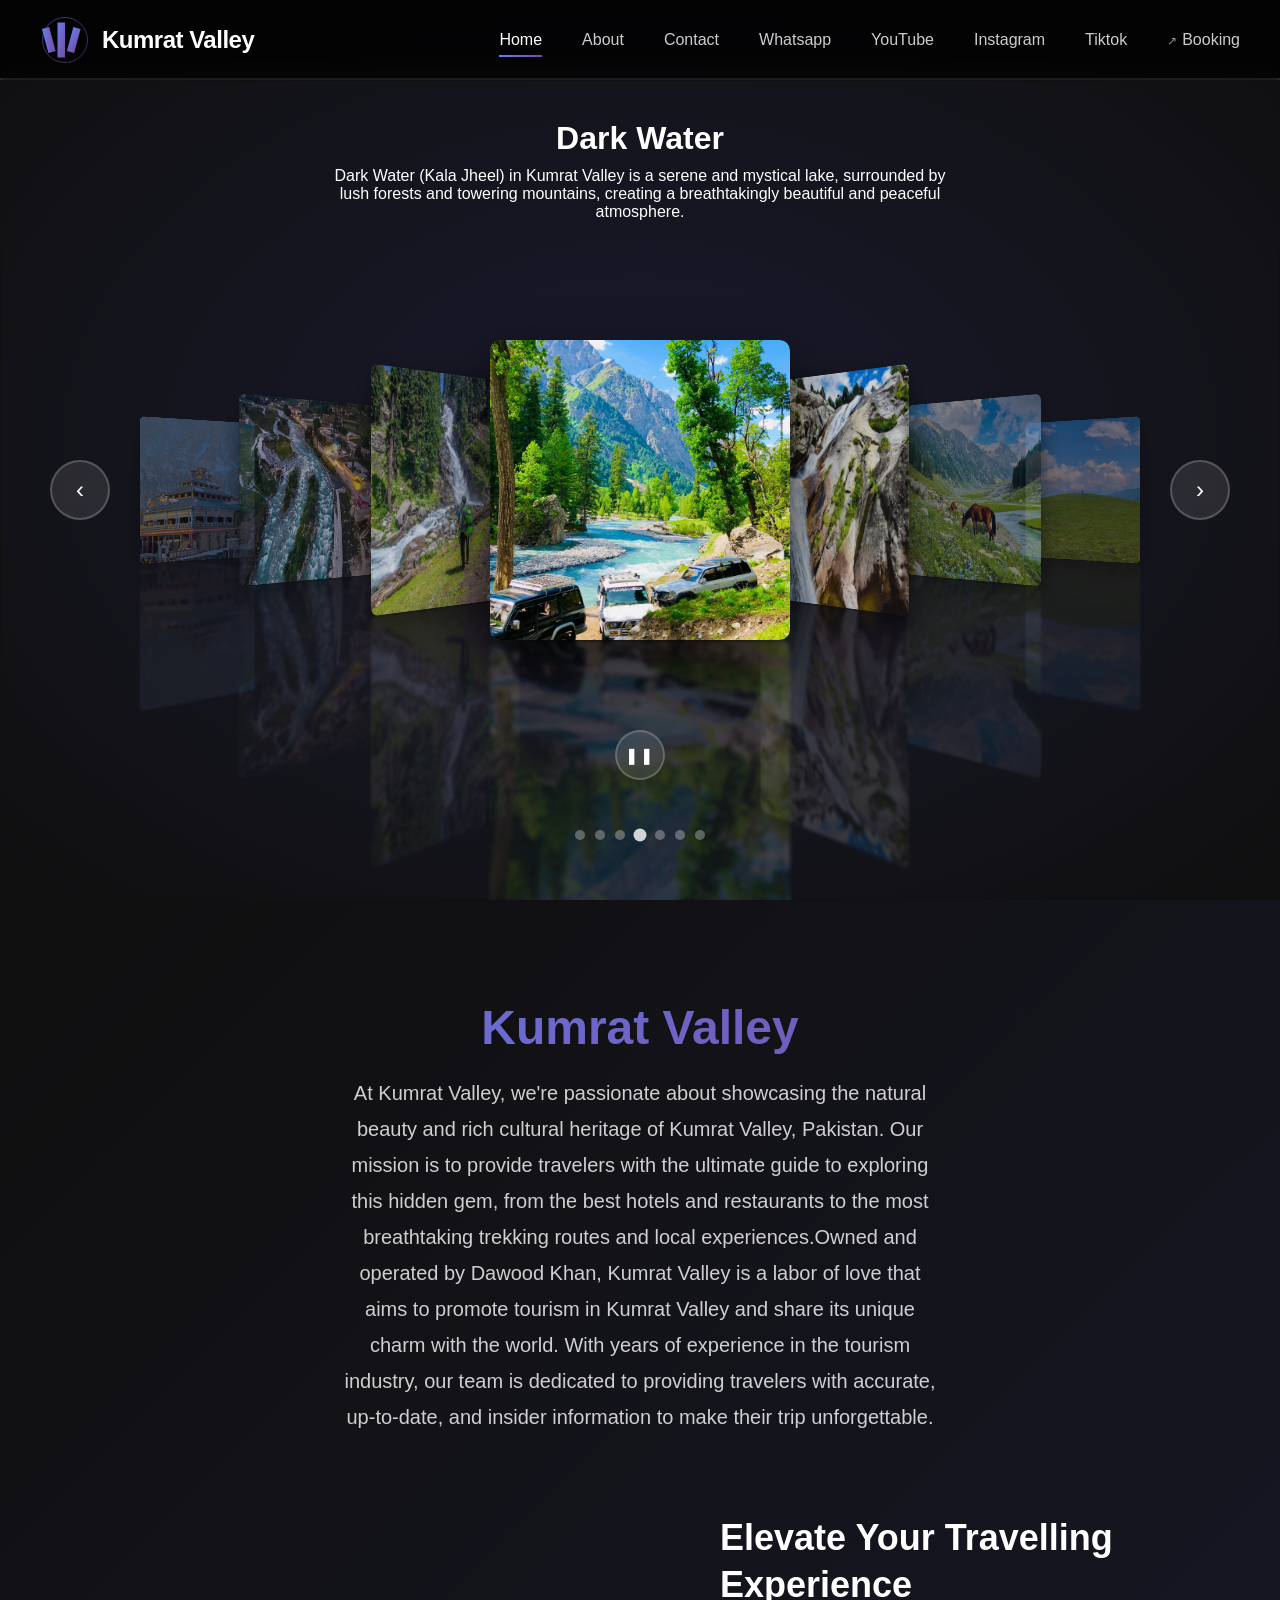
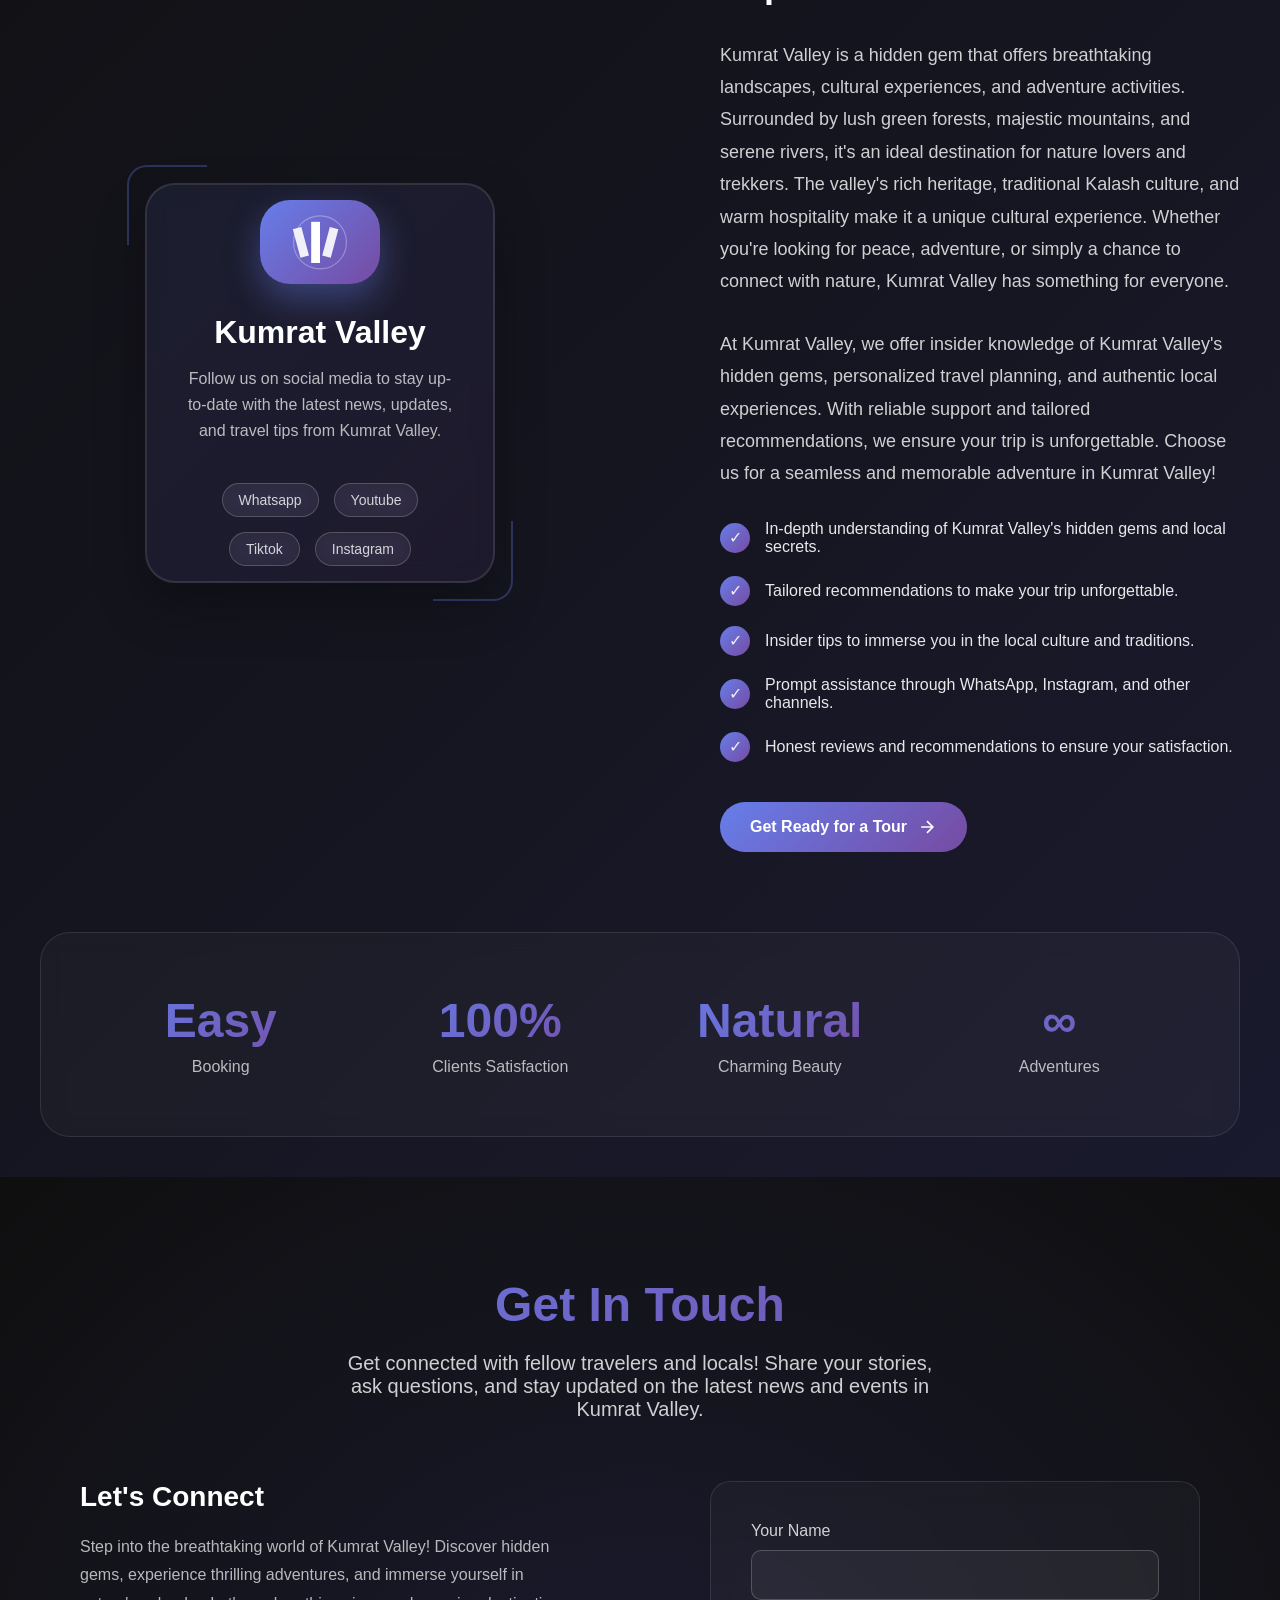
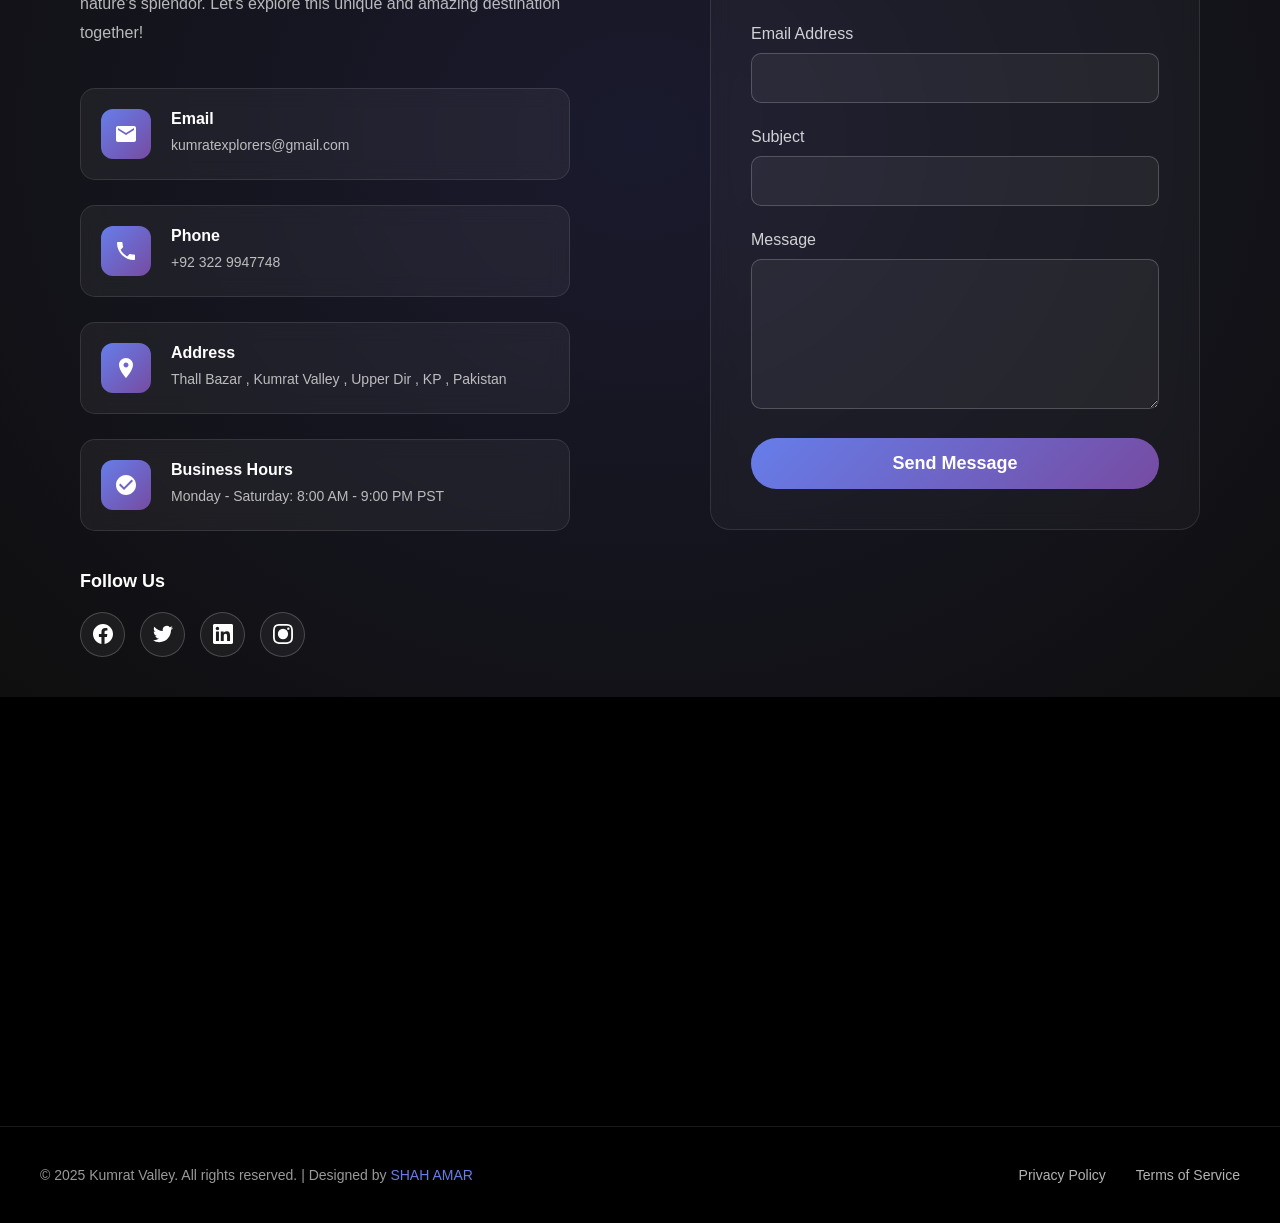
==== commit 364baea7: "Update index.html" ====
--- a/index.html
+++ b/index.html
@@ -291,7 +291,7 @@
                 </div>
                 
                 <div class="contact-form-section">
-                    <form class="contact-form" onsubmit="handleSubmit(event)" method=POST action="https://formspree.io/f/meorvvwj"
+                    <form class="contact-form" onsubmit="handleSubmit(event)" action="https://formspree.io/f/meorvvwj" method="post"
   method="POST"
 >
                         <div class="form-group">
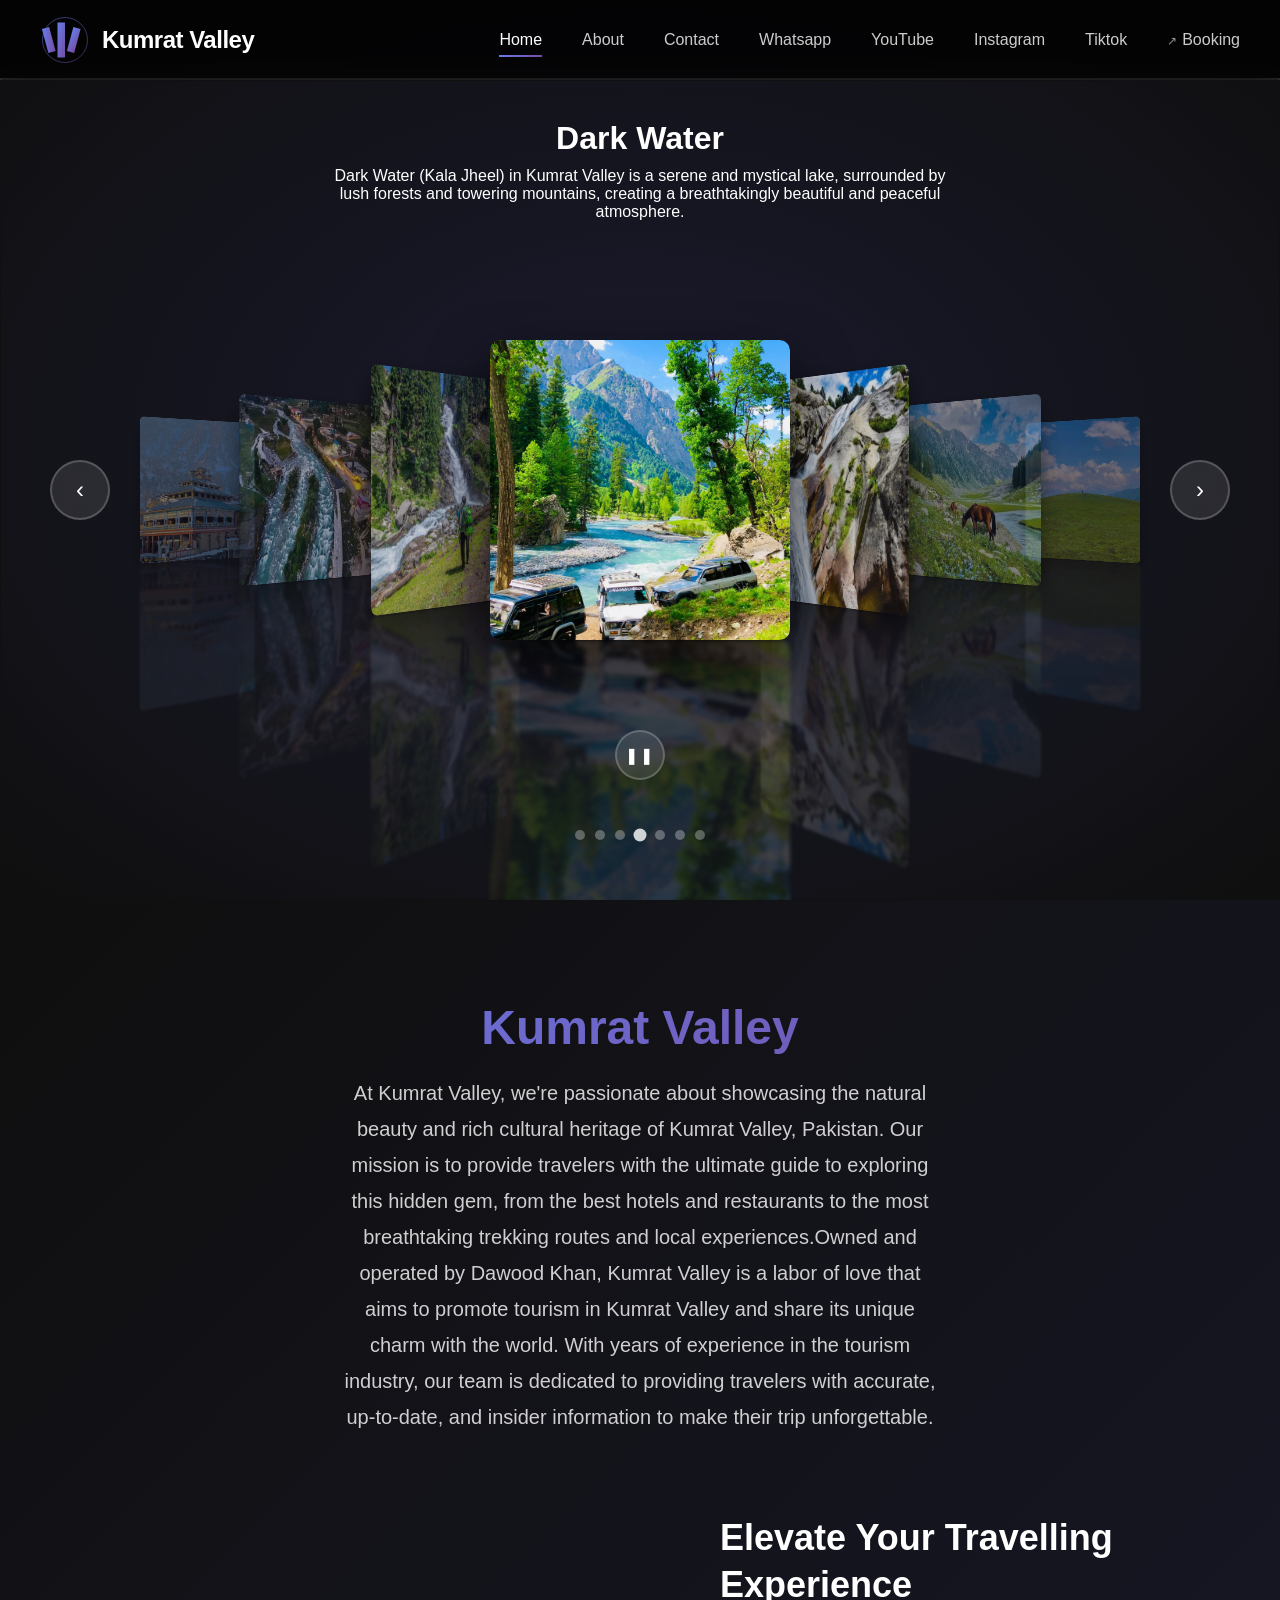
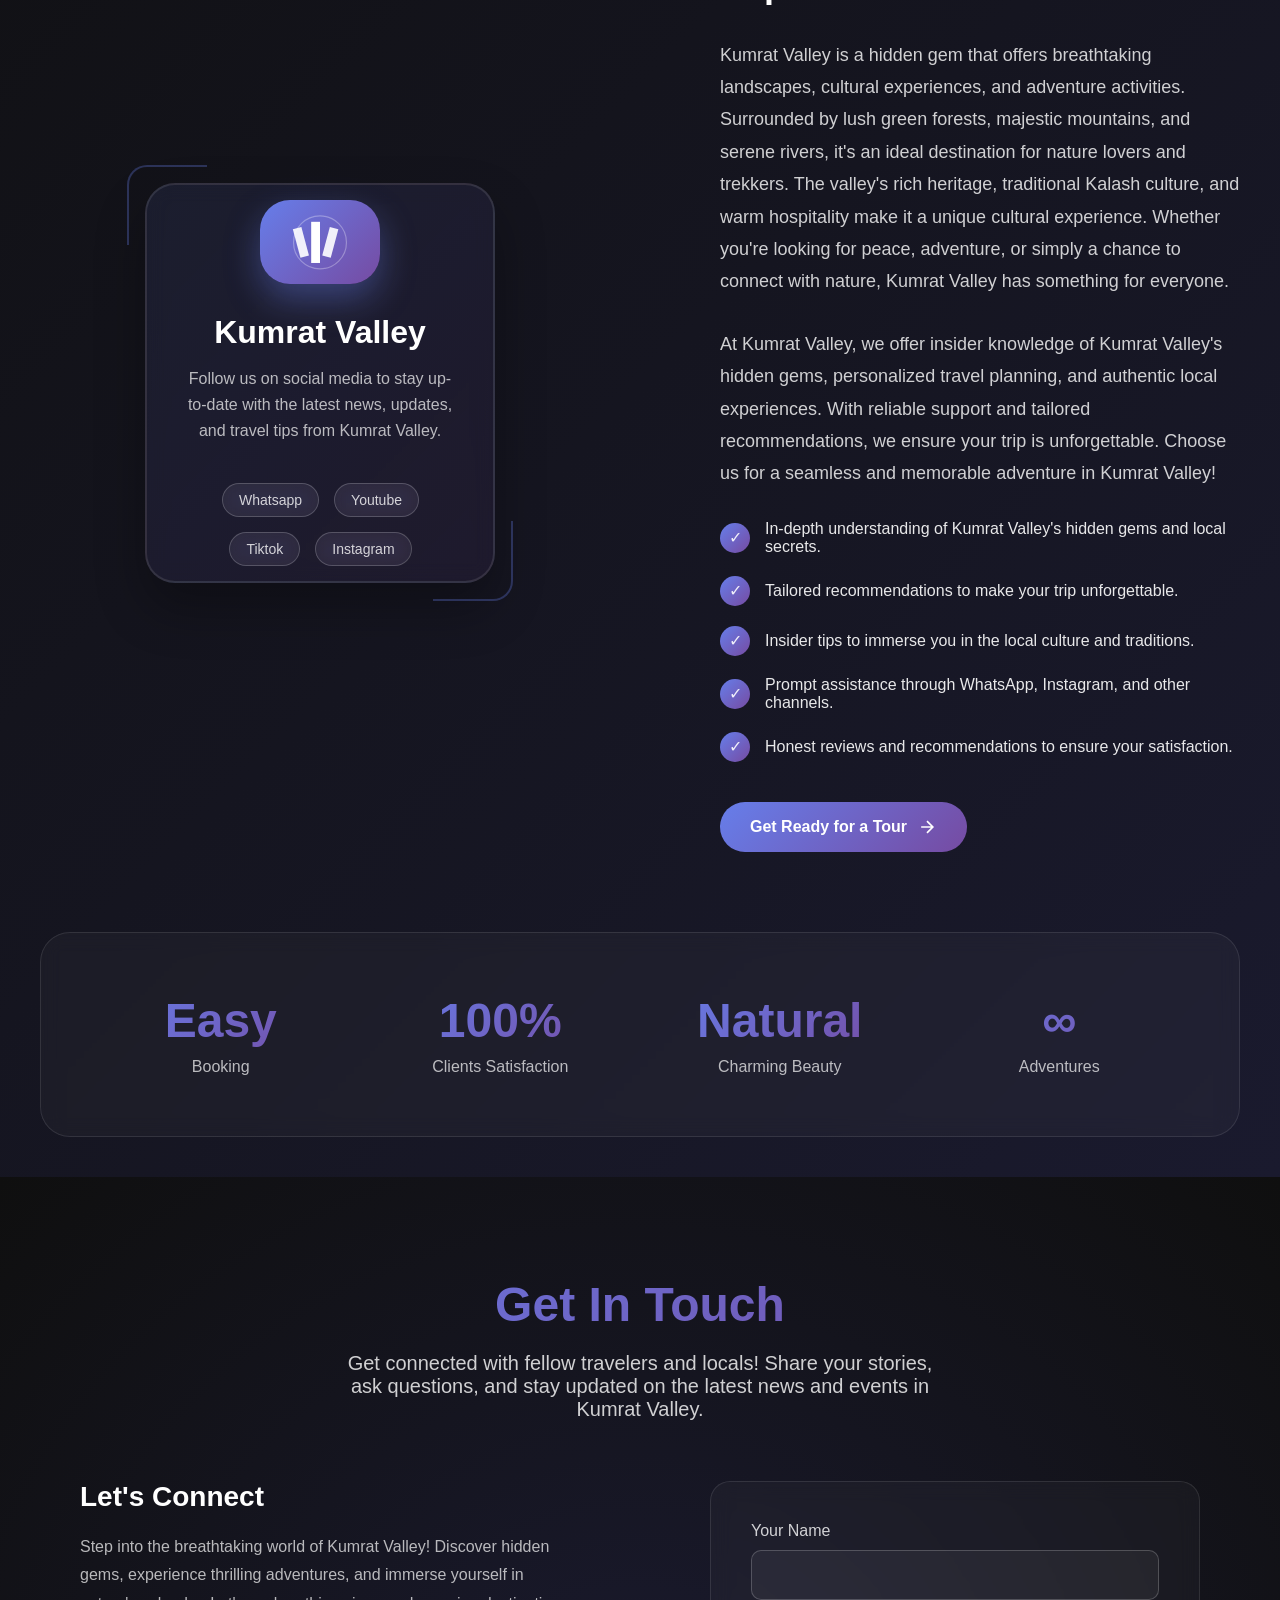
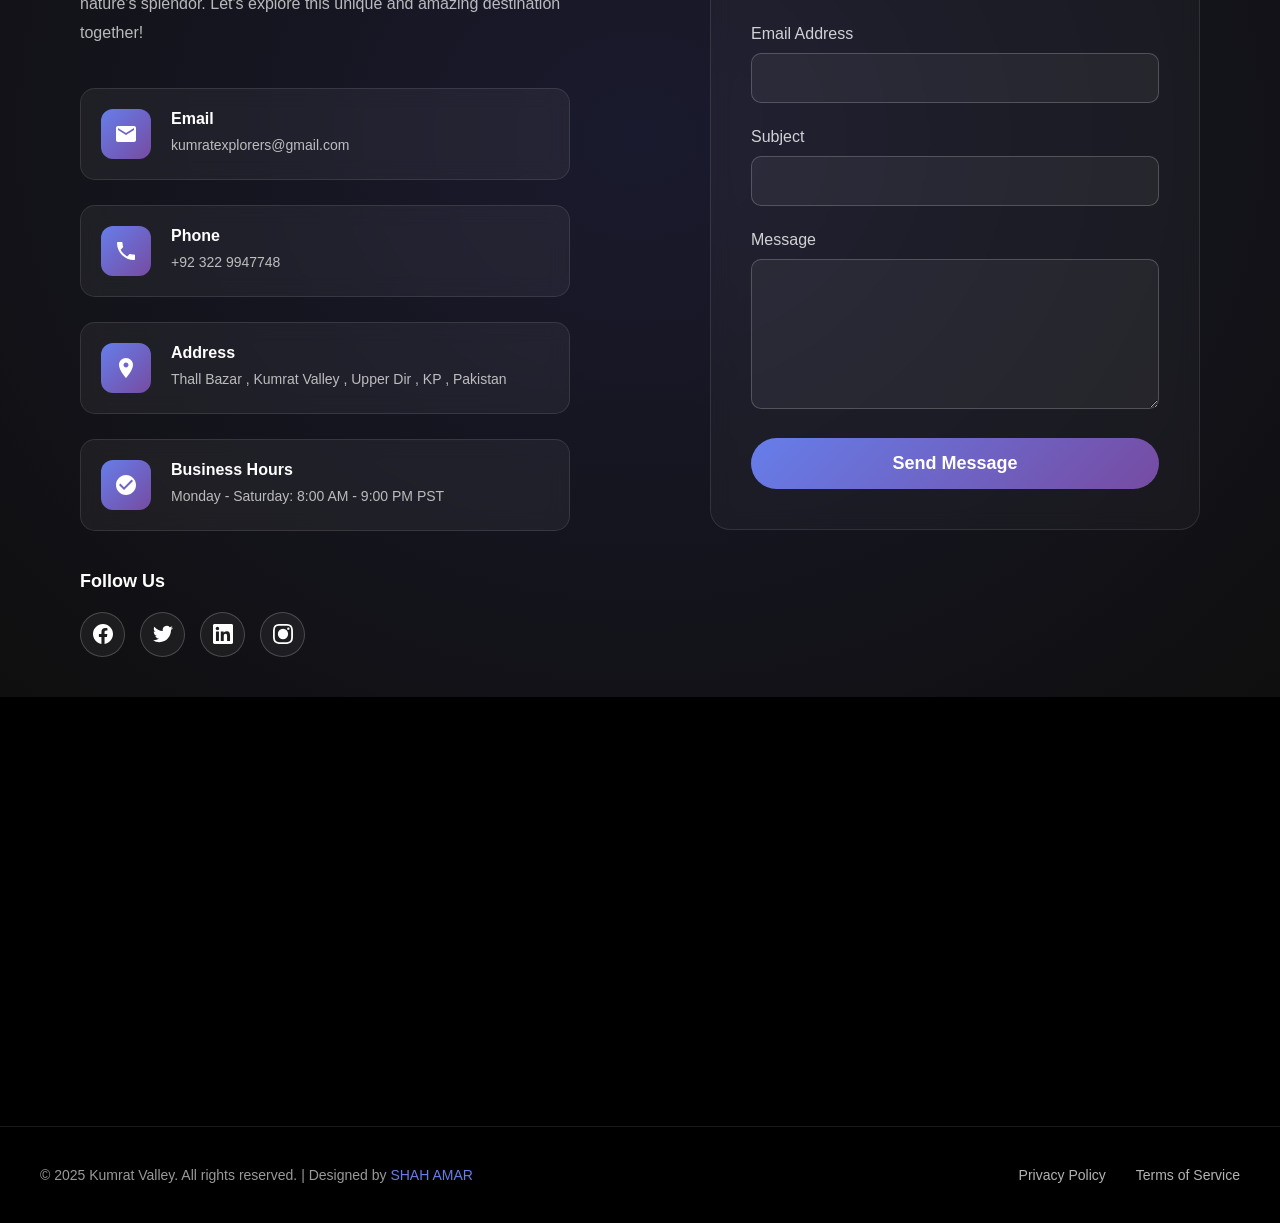
==== commit 9c2d20a8: "Update index.html" ====
--- a/index.html
+++ b/index.html
@@ -291,9 +291,7 @@
                 </div>
                 
                 <div class="contact-form-section">
-                    <form class="contact-form" onsubmit="handleSubmit(event)" action="https://formspree.io/f/meorvvwj" method="post"
-  method="POST"
->
+                    <form class="contact-form" onsubmit="handleSubmit(event)" action="https://formspree.io/f/meorvvwj method="POST" >
                         <div class="form-group">
                             <label for="name">Your Name</label>
                             <input type="text" id="name" name="name" required>
